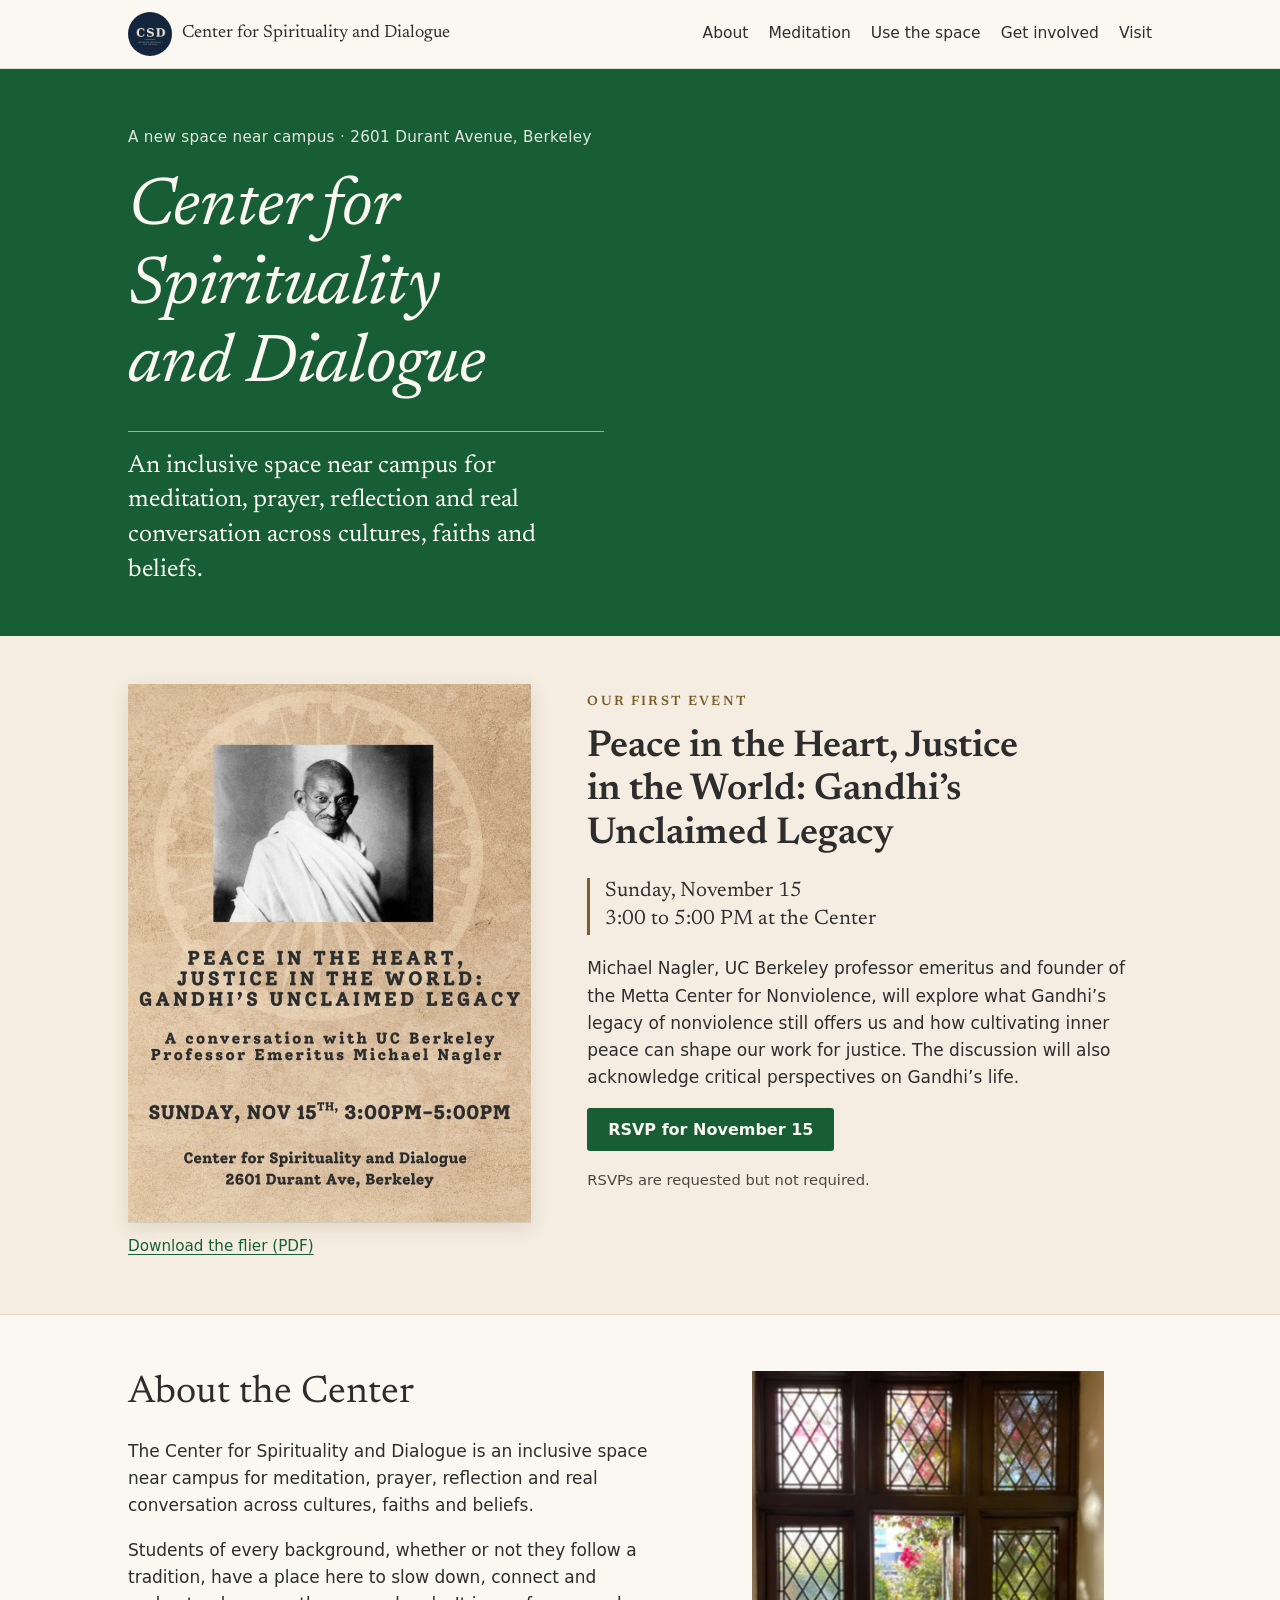
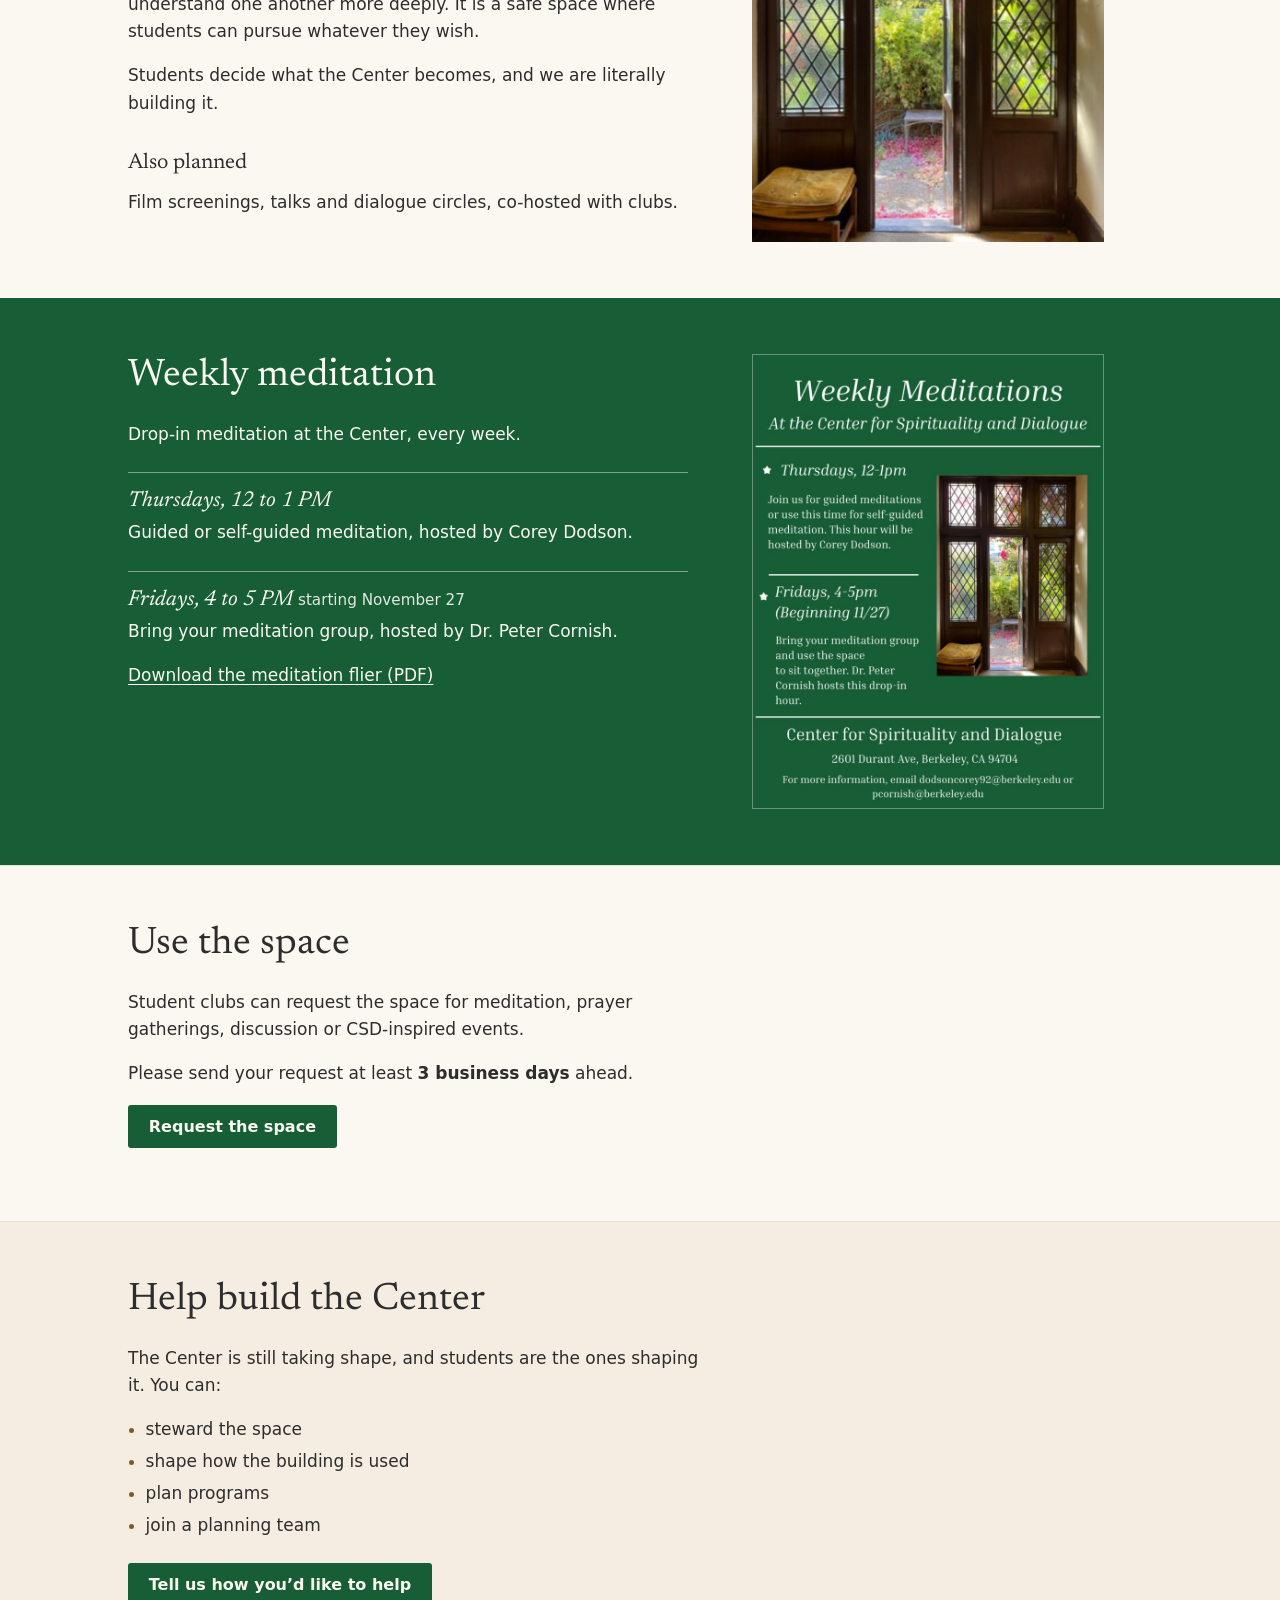
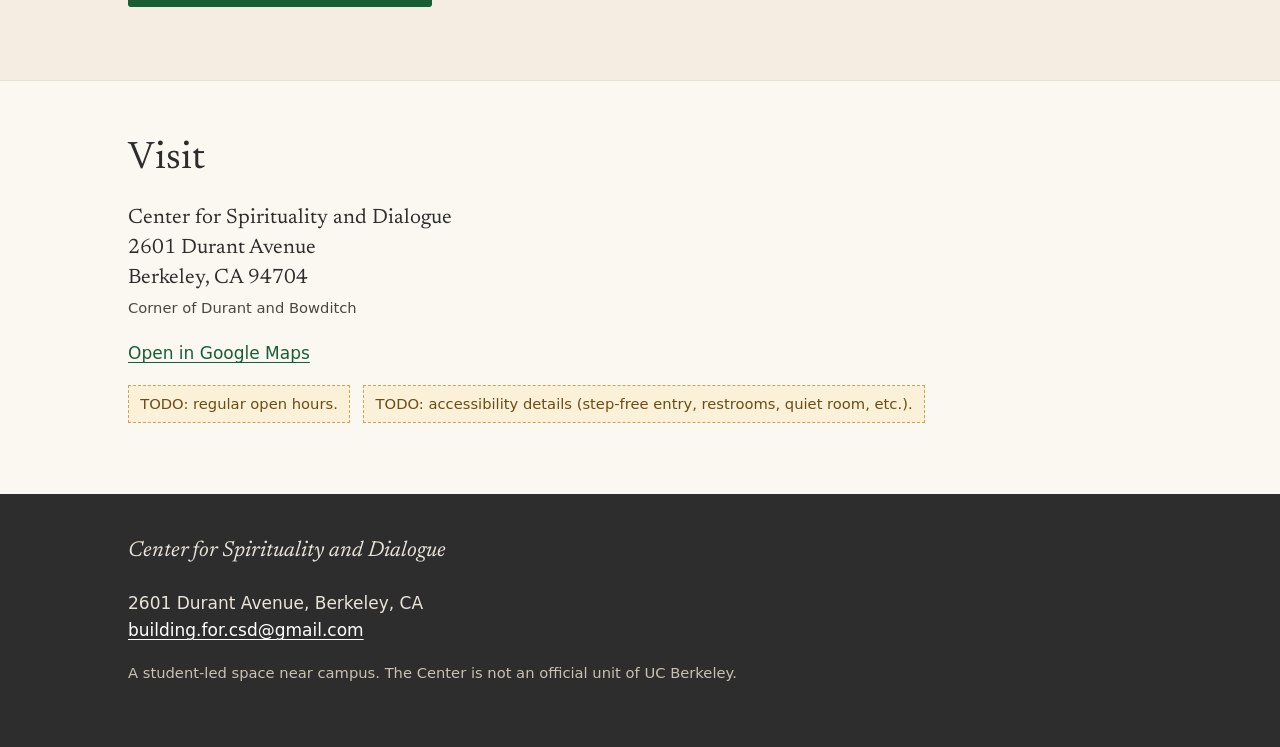
==== index.html @ eea8bfd7 "Add files via upload" ====
<!doctype html>
<html lang="en">
<head>
  <meta charset="utf-8">
  <meta name="viewport" content="width=device-width, initial-scale=1">
  <title>Center for Spirituality and Dialogue</title>
  <meta name="description" content="A new student-led space near campus in Berkeley for meditation, prayer, reflection and real conversation across cultures, faiths and beliefs. 2601 Durant Avenue.">

  <!-- Link previews (iMessage, Slack, Instagram, etc.) -->
  <meta property="og:type" content="website">
  <meta property="og:url" content="https://building-csd.github.io/">
  <meta property="og:title" content="Center for Spirituality and Dialogue">
  <meta property="og:description" content="Peace in the Heart, Justice in the World: Gandhi's Unclaimed Legacy. Sunday, November 15, 3:00 to 5:00 PM, 2601 Durant Avenue, Berkeley.">
  <meta property="og:image" content="https://building-csd.github.io/images/og-peace.jpg">
  <meta property="og:image:width" content="1200">
  <meta property="og:image:height" content="630">
  <meta property="og:image:alt" content="Flier for Peace in the Heart, Justice in the World, with a black-and-white portrait of Gandhi on parchment.">
  <meta name="twitter:card" content="summary_large_image">

  <link rel="icon" href="favicon.png" type="image/png">
  <link rel="apple-touch-icon" href="apple-touch-icon.png">
  <link rel="preload" href="fonts/newsreader-400-italic.woff2" as="font" type="font/woff2" crossorigin>
  <link rel="stylesheet" href="styles.css">
</head>
<body>

<a class="skip" href="#main">Skip to content</a>

<header class="site-header">
  <div class="wrap header-inner">
    <a class="wordmark" href="#top">
      <img src="images/csd-logo.png" alt="" width="44" height="44">
      <span>Center for Spirituality and&nbsp;Dialogue</span>
    </a>
    <nav aria-label="Sections">
      <ul>
        <li><a href="#about">About</a></li>
        <li><a href="#meditation">Meditation</a></li>
        <li><a href="#use-the-space">Use the space</a></li>
        <li><a href="#get-involved">Get involved</a></li>
        <li><a href="#visit">Visit</a></li>
      </ul>
    </nav>
  </div>
</header>

<main id="main">

  <!-- ===================== INTRO ===================== -->
  <section class="intro" id="top">
    <div class="wrap">
      <p class="kicker">A new space near campus &middot; 2601 Durant Avenue, Berkeley</p>
      <h1>Center for Spirituality and&nbsp;Dialogue</h1>
      <p class="lede">An inclusive space near campus for meditation, prayer, reflection and real conversation across cultures, faiths and beliefs.</p>
    </div>
  </section>

  <!-- =====================================================================
       EVENT BLOCK  ·  edit this section to change the featured event.
       To swap the event: change the title, date, time, description,
       the RSVP link, and the flier image + PDF (put new files in /images).
       ===================================================================== -->
  <section class="event" id="event" aria-labelledby="event-title">
    <div class="wrap event-grid">

      <figure class="event-flier">
        <img src="images/peace-flier.jpg" width="760" height="1012"
             alt="Event flier on parchment with a black-and-white portrait of Gandhi. Text: Peace in the Heart, Justice in the World: Gandhi's Unclaimed Legacy. A conversation with UC Berkeley Professor Emeritus Michael Nagler. Sunday, Nov 15th, 3:00 PM to 5:00 PM. Center for Spirituality and Dialogue, 2601 Durant Ave, Berkeley.">
        <figcaption><a href="images/peace-flier.pdf" download>Download the flier (PDF)</a></figcaption>
      </figure>

      <div class="event-text">
        <p class="label">Our first event</p>
        <h2 id="event-title">Peace in the Heart, Justice in the World: Gandhi&rsquo;s Unclaimed Legacy</h2>

        <p class="when">
          <time datetime="2026-11-15T15:00">Sunday, November 15</time><br>
          3:00 to 5:00 PM at the Center
        </p>

        <p>Michael Nagler, UC Berkeley professor emeritus and founder of the Metta Center for Nonviolence, will explore what Gandhi&rsquo;s legacy of nonviolence still offers us and how cultivating inner peace can shape our work for justice. The discussion will also acknowledge critical perspectives on Gandhi&rsquo;s life.</p>

        <p><a class="button" href="https://forms.gle/h7tmnypvqAQGYZZw9">RSVP for November 15</a></p>
        <p class="small">RSVPs are requested but not required.</p>
      </div>

    </div>
  </section>
  <!-- ===================== END EVENT BLOCK ===================== -->


  <!-- ===================== ABOUT ===================== -->
  <section class="section" id="about" aria-labelledby="about-title">
    <div class="wrap two-col">
      <div class="prose">
        <h2 id="about-title">About the Center</h2>
        <p>The Center for Spirituality and Dialogue is an inclusive space near campus for meditation, prayer, reflection and real conversation across cultures, faiths and beliefs.</p>
        <p>Students of every background, whether or not they follow a tradition, have a place here to slow down, connect and understand one another more deeply. It is a safe space where students can pursue whatever they wish.</p>
        <p>Students decide what the Center becomes, and we are literally building it.</p>
        <h3>Also planned</h3>
        <p>Film screenings, talks and dialogue circles, co-hosted with clubs.</p>
      </div>
      <figure class="photo">
        <img src="images/window.jpg" width="403" height="539" loading="lazy"
             alt="Tall leaded-glass doors standing open onto a garden with pink bougainvillea, a worn cushioned stool in the corner.">
        <!-- TODO: add photos of the building at 2601 Durant (inside and outside) once we have them. -->
      </figure>
    </div>
  </section>


  <!-- ===================== WEEKLY MEDITATION ===================== -->
  <section class="section green" id="meditation" aria-labelledby="meditation-title">
    <div class="wrap two-col">
      <div class="prose">
        <h2 id="meditation-title">Weekly meditation</h2>
        <p>Drop-in meditation at the Center, every week.</p>

        <div class="slot">
          <h3>Thursdays, 12 to 1 PM</h3>
          <p>Guided or self-guided meditation, hosted by Corey Dodson.</p>
        </div>

        <div class="slot">
          <h3>Fridays, 4 to 5 PM <span class="note">starting November 27</span></h3>
          <p>Bring your meditation group, hosted by Dr. Peter Cornish.</p>
        </div>

        <p><a class="link-light" href="images/meditation-flier.pdf" download>Download the meditation flier (PDF)</a></p>
      </div>
      <figure class="flier-small">
        <img src="images/meditation-flier.jpg" width="760" height="984" loading="lazy"
             alt="Weekly Meditations flier on deep green, with a photo of open leaded-glass doors onto a garden. Thursdays 12 to 1 pm: guided or self-guided meditation hosted by Corey Dodson. Fridays 4 to 5 pm, beginning November 27: bring your meditation group, hosted by Dr. Peter Cornish. 2601 Durant Ave, Berkeley, CA 94704.">
      </figure>
    </div>
  </section>


  <!-- ===================== USE THE SPACE ===================== -->
  <section class="section" id="use-the-space" aria-labelledby="space-title">
    <div class="wrap prose">
      <h2 id="space-title">Use the space</h2>
      <p>Student clubs can request the space for meditation, prayer gatherings, discussion or CSD-inspired events.</p>
      <p>Please send your request at least <strong>3 business days</strong> ahead.</p>
      <p><a class="button" href="https://docs.google.com/forms/d/e/1FAIpQLSe7YsTtprSLQfB3BP--B3pYJUoGFYSM0brjkX2G5zih14-HTg/viewform?usp=dialog">Request the space</a></p>
    </div>
  </section>


  <!-- ===================== GET INVOLVED ===================== -->
  <section class="section parchment" id="get-involved" aria-labelledby="involved-title">
    <div class="wrap prose">
      <h2 id="involved-title">Help build the Center</h2>
      <p>The Center is still taking shape, and students are the ones shaping it. You can:</p>
      <ul class="plain">
        <li>steward the space</li>
        <li>shape how the building is used</li>
        <li>plan programs</li>
        <li>join a planning team</li>
      </ul>
      <p><a class="button" href="https://forms.gle/iDrbCPBEdirE1R6j8">Tell us how you&rsquo;d like to help</a></p>
    </div>
  </section>


  <!-- ===================== VISIT ===================== -->
  <section class="section" id="visit" aria-labelledby="visit-title">
    <div class="wrap prose">
      <h2 id="visit-title">Visit</h2>
      <address>
        Center for Spirituality and Dialogue<br>
        2601 Durant Avenue<br>
        Berkeley, CA 94704<br>
        <span class="small">Corner of Durant and Bowditch</span>
      </address>
      <p><a href="https://www.google.com/maps/place/Center+for+Spirituality+and+Dialogue+%7C+CSD/@37.8683901,-122.2565818,979m/data=!3m1!1e3!4m15!1m8!3m7!1s0x80857c2fa190d5d1:0x5bd534ed75fe6dee!2s2601+Durant+Ave,+Berkeley,+CA+94704!3b1!8m2!3d37.8683901!4d-122.2565818!16s%2Fg%2F11b8zf1wqk!3m5!1s0x80857d32d6e58b9b:0x38f5d8ae71e7ced2!8m2!3d37.8683901!4d-122.2565818!16s%2Fg%2F11_051hhqd">Open in Google Maps</a></p>

      <!-- TODO: remove these two notes once you have the details. -->
      <p class="todo">TODO: regular open hours.</p>
      <p class="todo">TODO: accessibility details (step-free entry, restrooms, quiet room, etc.).</p>
    </div>
  </section>

</main>

<footer class="site-footer">
  <div class="wrap">
    <p class="footer-name">Center for Spirituality and Dialogue</p>
    <p>2601 Durant Avenue, Berkeley, CA<br>
       <a href="mailto:building.for.csd@gmail.com">building.for.csd@gmail.com</a></p>
    <p class="small">A student-led space near campus. The Center is not an official unit of UC Berkeley.</p>
  </div>
</footer>

</body>
</html>
---- styles.css ----
/* Center for Spirituality and Dialogue
   Colors sampled from the fliers:
   - forest green: Weekly Meditations flier background (#175e36)
   - parchment:    Peace in the Heart flier paper (#e1c5a5)
   - ink:          Peace in the Heart flier lettering (#2d2d2d)
   - brass:        a muted version of the logo's gold rule
*/

@font-face { font-family: "Newsreader"; font-style: normal; font-weight: 400; font-display: swap; src: url("fonts/newsreader-400-normal.woff2") format("woff2"); }
@font-face { font-family: "Newsreader"; font-style: italic; font-weight: 400; font-display: swap; src: url("fonts/newsreader-400-italic.woff2") format("woff2"); }
@font-face { font-family: "Newsreader"; font-style: normal; font-weight: 600; font-display: swap; src: url("fonts/newsreader-600-normal.woff2") format("woff2"); }

:root {
  --green: #175e36;
  --green-deep: #114a2a;
  --parchment: #e1c5a5;
  --parchment-light: #f5ede1;
  --paper: #fbf8f2;
  --ink: #2d2d2d;
  --ink-soft: #4a4640;
  --brass: #7a5e2a;
  --on-green: #fbf8f2;

  --serif: "Newsreader", Georgia, "Times New Roman", serif;
  --sans: system-ui, -apple-system, "Segoe UI", Roboto, "Helvetica Neue", Arial, sans-serif;
  --measure: 36rem;
}

*, *::before, *::after { box-sizing: border-box; }

html { scroll-behavior: smooth; -webkit-text-size-adjust: 100%; }
@media (prefers-reduced-motion: reduce) { html { scroll-behavior: auto; } }

body {
  margin: 0;
  background: var(--paper);
  color: var(--ink);
  font-family: var(--sans);
  font-size: 1.0625rem;
  line-height: 1.6;
}

img { max-width: 100%; height: auto; display: block; }
figure { margin: 0; }

h1, h2, h3 {
  font-family: var(--serif);
  font-weight: 400;
  line-height: 1.15;
  margin: 0 0 0.6em;
  text-wrap: balance;
}
h1 { font-style: italic; font-size: clamp(2.4rem, 7vw, 4.25rem); letter-spacing: -0.01em; }
h2 { font-size: clamp(1.75rem, 4.2vw, 2.4rem); }
h3 { font-size: 1.35rem; margin-top: 1.6em; }
p { margin: 0 0 1em; }

a { color: var(--green); text-decoration-thickness: 1px; text-underline-offset: 0.18em; }
a:hover { text-decoration-thickness: 2px; }

:focus-visible {
  outline: 3px solid var(--brass);
  outline-offset: 3px;
  border-radius: 2px;
}

.wrap { width: 100%; max-width: 68rem; margin: 0 auto; padding: 0 1rem; }
@media (min-width: 40rem) { .wrap { padding: 0 2rem; } }

.skip { position: absolute; left: -999px; top: 0; background: var(--ink); color: #fff; padding: 0.5rem 1rem; z-index: 10; }
.skip:focus { left: 0; }

.small { font-size: 0.92rem; color: var(--ink-soft); }

/* ---------- header ---------- */
.site-header { background: var(--paper); border-bottom: 1px solid #e4dccd; }
.header-inner { display: flex; flex-wrap: wrap; align-items: center; justify-content: space-between; gap: 0.5rem 2rem; padding-top: 0.75rem; padding-bottom: 0.75rem; }
.wordmark { display: flex; align-items: center; gap: 0.65rem; color: var(--ink); text-decoration: none; font-family: var(--serif); font-size: 1.1rem; line-height: 1.2; }
.wordmark img { border-radius: 50%; flex: none; }
.site-header nav ul { list-style: none; margin: 0; padding: 0; display: flex; flex-wrap: wrap; gap: 0.25rem 1.25rem; }
.site-header nav a { color: var(--ink); text-decoration: none; font-size: 0.97rem; padding: 0.35rem 0; display: inline-block; border-bottom: 1px solid transparent; }
.site-header nav a:hover { border-bottom-color: var(--brass); }

/* ---------- intro (green, like the meditation flier) ---------- */
.intro { background: var(--green); color: var(--on-green); padding: 3.5rem 0 3rem; }
.intro h1 { max-width: 14ch; margin-bottom: 0.4em; }
.kicker { font-size: 0.95rem; letter-spacing: 0.02em; opacity: 0.9; margin-bottom: 1.25rem; }
.lede { font-family: var(--serif); font-size: clamp(1.25rem, 2.6vw, 1.55rem); line-height: 1.4; max-width: 34ch; margin: 0; }
.intro .lede { border-top: 1px solid rgba(251, 248, 242, 0.55); padding-top: 1.1rem; }

/* ---------- event (parchment, like the peace flier) ---------- */
.event { background: var(--parchment-light); padding: 3rem 0 3.5rem; border-bottom: 1px solid #e4d6c1; }
.event-grid { display: grid; gap: 2rem; }
.event-flier img { box-shadow: 0 1px 0 rgba(0,0,0,0.08), 0 6px 18px rgba(60, 40, 10, 0.12); max-width: 26rem; width: 100%; }
.event-flier figcaption { margin-top: 0.75rem; font-size: 0.95rem; }
.label {
  font-family: var(--serif); font-weight: 600; text-transform: uppercase;
  letter-spacing: 0.16em; font-size: 0.85rem; color: var(--brass); margin-bottom: 0.75rem;
}
.event h2 { font-weight: 600; font-size: clamp(1.7rem, 3.8vw, 2.35rem); max-width: 22ch; }
.when { font-family: var(--serif); font-size: 1.3rem; line-height: 1.35; padding-left: 0.9rem; border-left: 3px solid var(--brass); }
.event-text { max-width: var(--measure); order: -1; }

@media (min-width: 52rem) {
  .event-grid { grid-template-columns: minmax(0, 5fr) minmax(0, 7fr); gap: 3.5rem; align-items: start; }
  .event-text { padding-top: 0.5rem; order: 0; }
}

/* ---------- buttons ---------- */
.button {
  display: inline-block; background: var(--green); color: var(--on-green);
  text-decoration: none; padding: 0.75rem 1.3rem; border-radius: 3px;
  font-weight: 600; font-size: 1rem; line-height: 1.2;
}
.button:hover { background: var(--green-deep); }

/* ---------- sections ---------- */
.section { padding: 3.5rem 0; }
.section + .section { border-top: 1px solid #e9e1d3; }
.prose { max-width: var(--measure); }
.wrap.prose { max-width: calc(var(--measure) + 4rem); margin-left: auto; margin-right: auto; }
@media (min-width: 52rem) { .wrap.prose { max-width: 68rem; } .wrap.prose > * { max-width: var(--measure); } }

.two-col { display: grid; gap: 2.25rem; }
@media (min-width: 52rem) { .two-col { grid-template-columns: minmax(0, 7fr) minmax(0, 5fr); gap: 4rem; align-items: start; } }

.photo img { max-width: 22rem; width: 100%; }

.green { background: var(--green); color: var(--on-green); border-top: none !important; }
.green a, .link-light { color: var(--on-green); }
.green .slot { border-top: 1px solid rgba(251, 248, 242, 0.45); padding-top: 0.25rem; margin-top: 1.5rem; }
.green .slot h3 { font-style: italic; margin-top: 0.75rem; margin-bottom: 0.35rem; }
.note { font-style: normal; font-family: var(--sans); font-size: 0.95rem; opacity: 0.9; white-space: nowrap; }
.flier-small img { max-width: 22rem; width: 100%; border: 1px solid rgba(251, 248, 242, 0.35); }

.parchment { background: var(--parchment-light); }

ul.plain { padding-left: 1.1rem; margin: 0 0 1.5rem; }
ul.plain li { margin-bottom: 0.3rem; }
ul.plain li::marker { color: var(--brass); }

address { font-style: normal; font-family: var(--serif); font-size: 1.3rem; line-height: 1.45; margin-bottom: 1rem; }
address .small { font-family: var(--sans); }

.todo { font-size: 0.92rem; color: #6b4c12; background: #fbf1d9; border: 1px dashed #c9a656; padding: 0.4rem 0.7rem; display: inline-block; margin-right: 0.5rem; }

/* ---------- footer ---------- */
.site-footer { background: var(--ink); color: #eae4d8; padding: 2.5rem 0 3rem; }
.site-footer a { color: #fff; }
.site-footer .small { color: #c9c2b4; }
.footer-name { font-family: var(--serif); font-style: italic; font-size: 1.35rem; }

/* focus ring on dark green and ink backgrounds */
.intro :focus-visible, .green :focus-visible, .site-footer :focus-visible { outline-color: var(--on-green); }
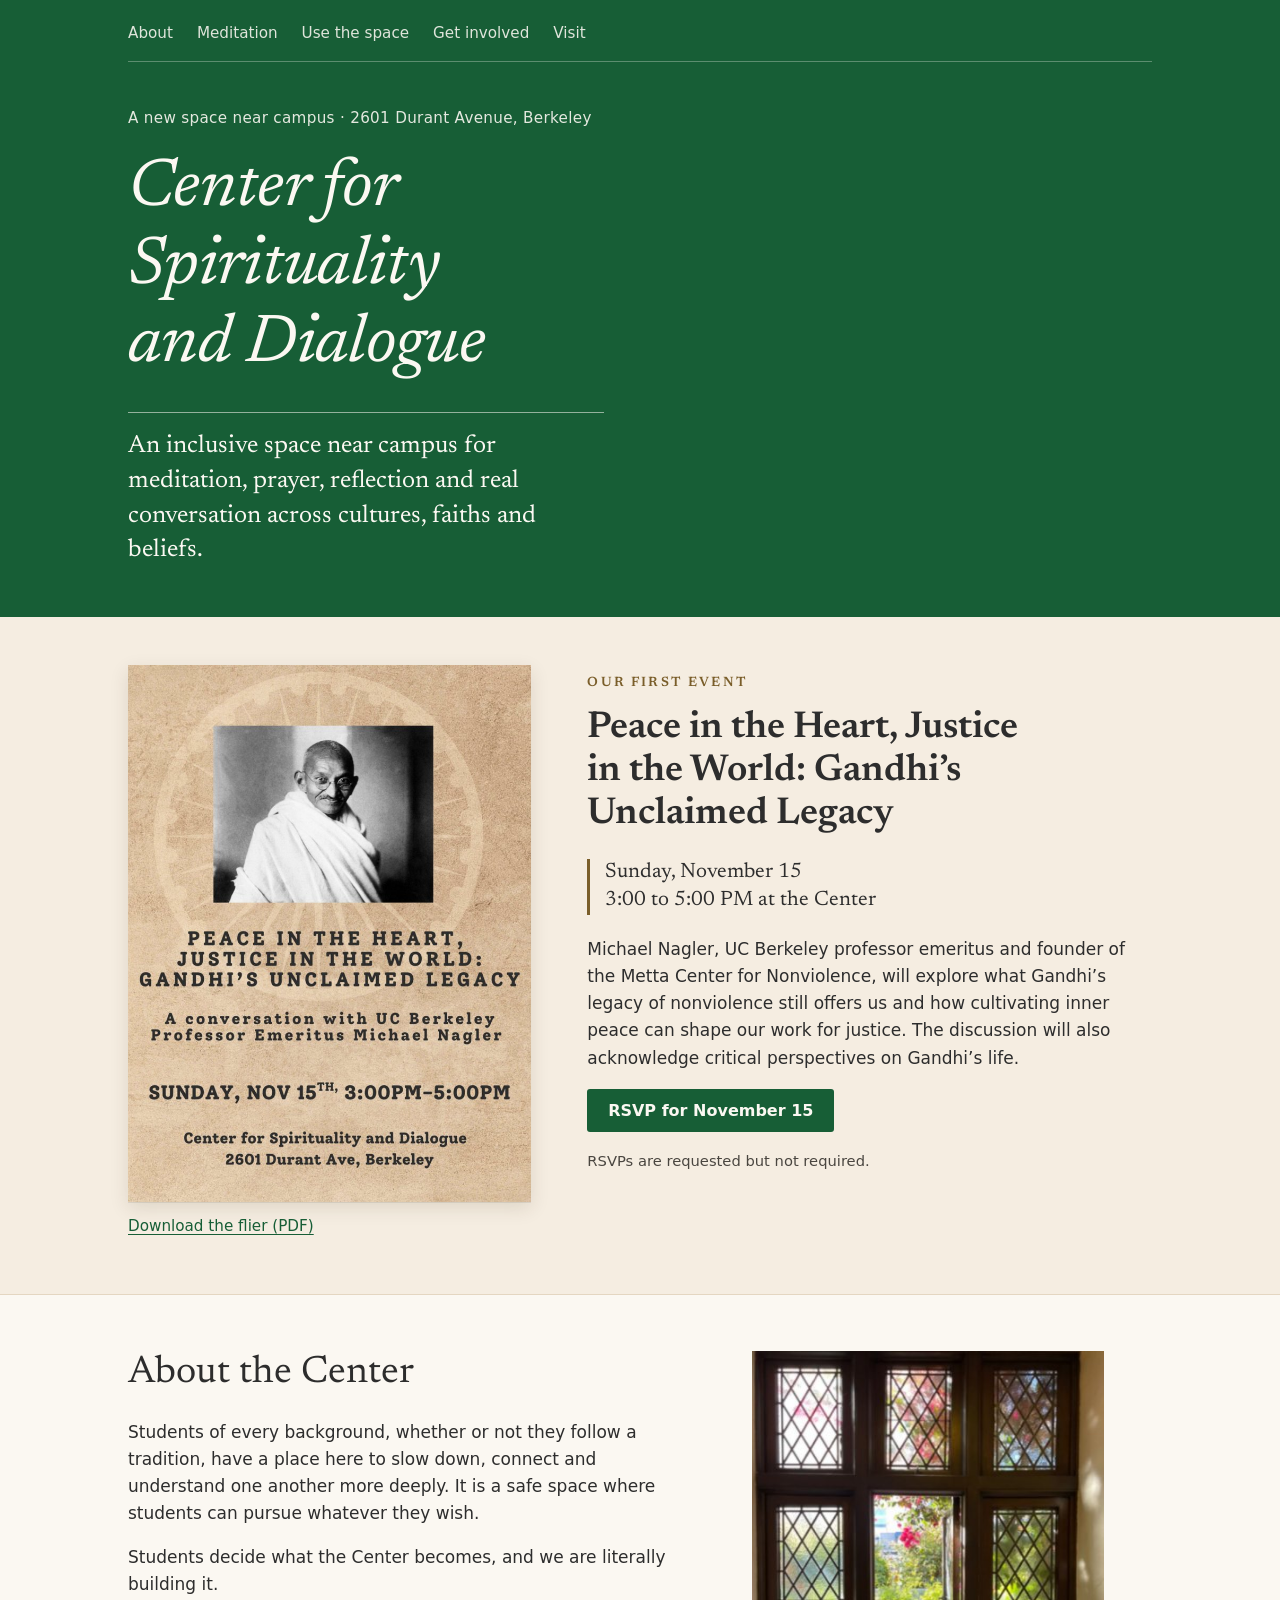
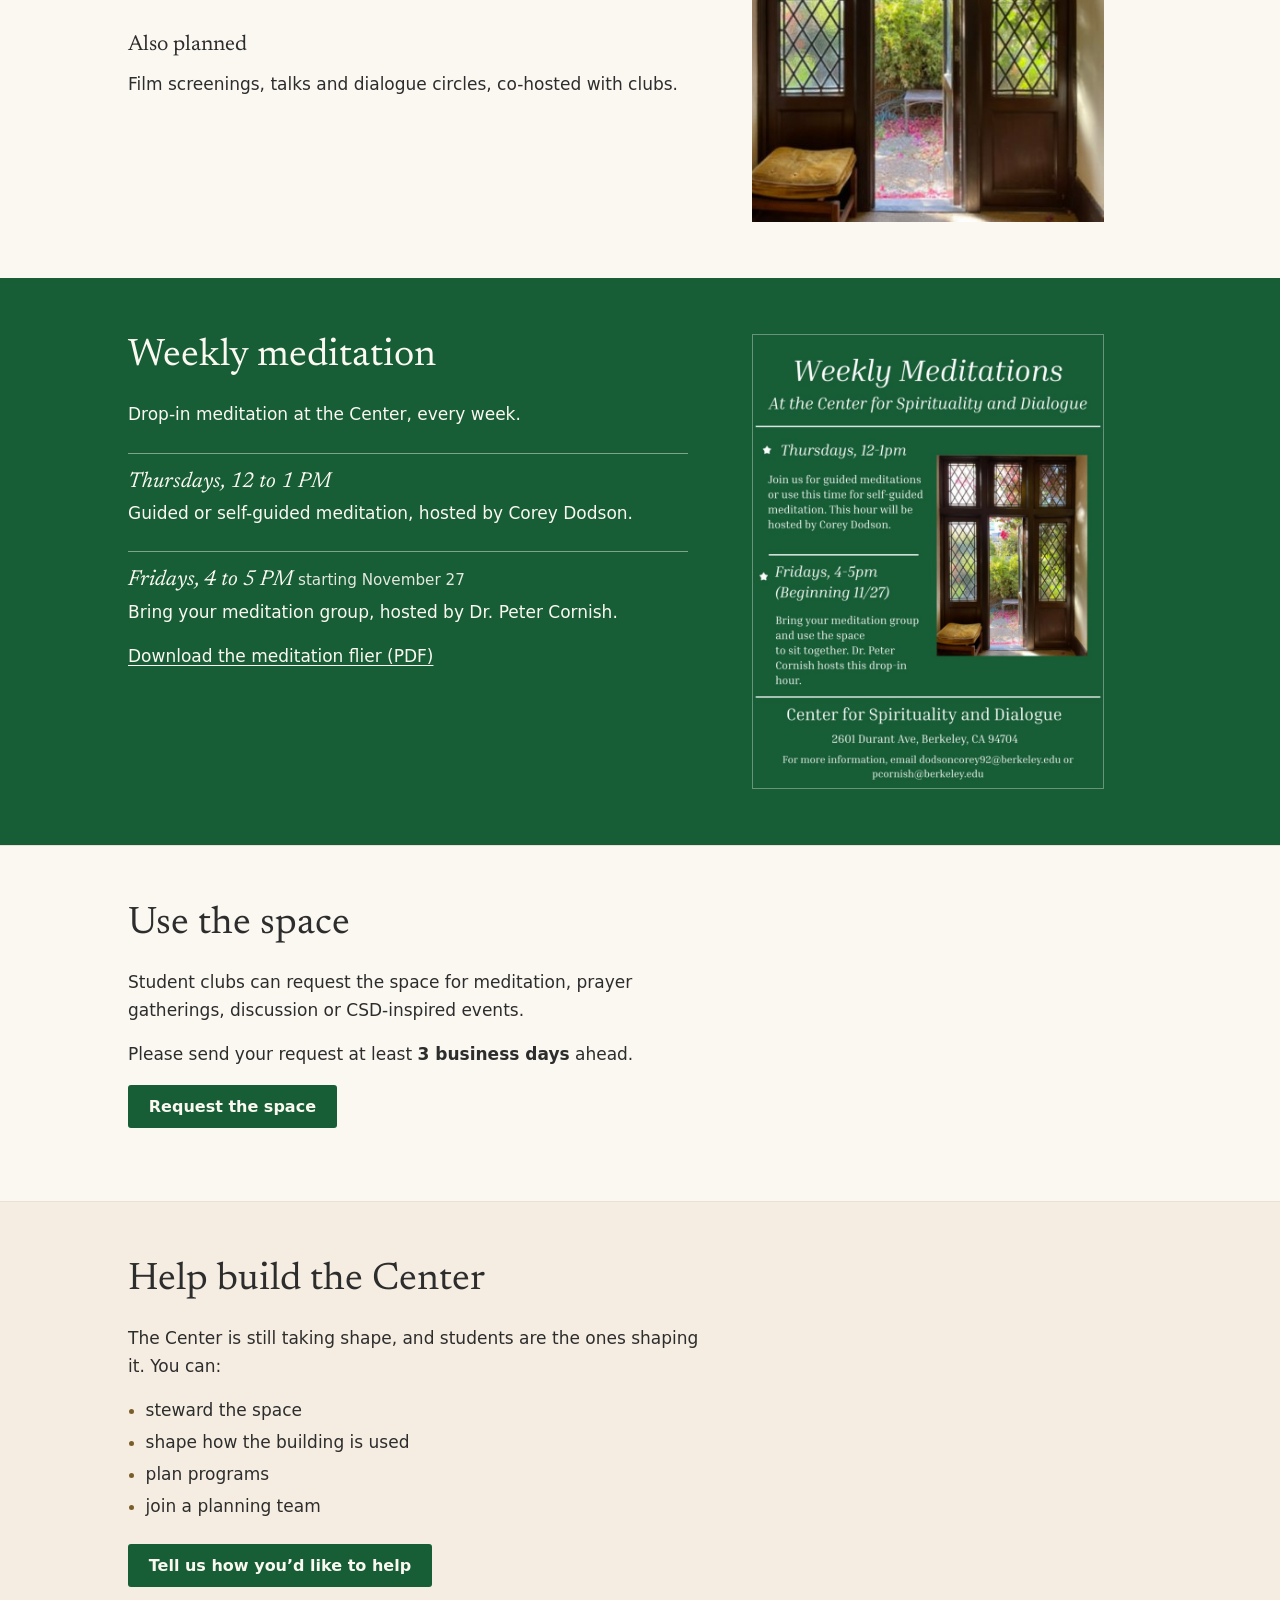
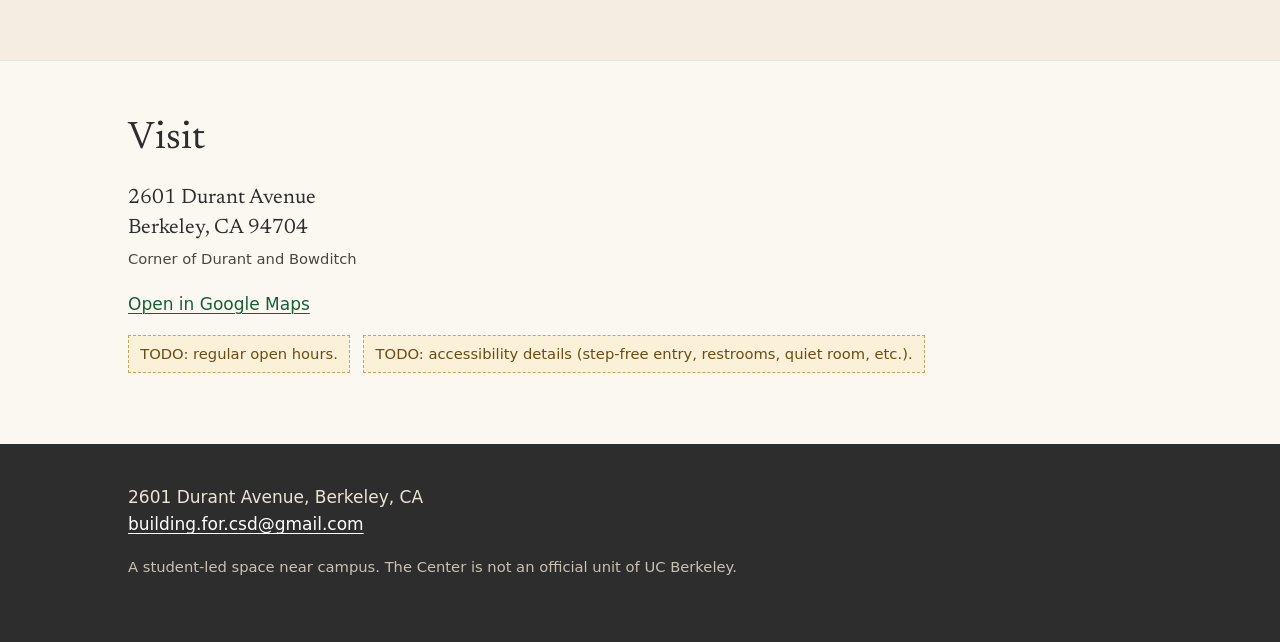
==== commit fa008df8: "Add files via upload" ====
--- a/index.html
+++ b/index.html
@@ -28,10 +28,6 @@
 
 <header class="site-header">
   <div class="wrap header-inner">
-    <a class="wordmark" href="#top">
-      <img src="images/csd-logo.png" alt="" width="44" height="44">
-      <span>Center for Spirituality and&nbsp;Dialogue</span>
-    </a>
     <nav aria-label="Sections">
       <ul>
         <li><a href="#about">About</a></li>
@@ -94,7 +90,6 @@
     <div class="wrap two-col">
       <div class="prose">
         <h2 id="about-title">About the Center</h2>
-        <p>The Center for Spirituality and Dialogue is an inclusive space near campus for meditation, prayer, reflection and real conversation across cultures, faiths and beliefs.</p>
         <p>Students of every background, whether or not they follow a tradition, have a place here to slow down, connect and understand one another more deeply. It is a safe space where students can pursue whatever they wish.</p>
         <p>Students decide what the Center becomes, and we are literally building it.</p>
         <h3>Also planned</h3>
@@ -168,7 +163,6 @@
     <div class="wrap prose">
       <h2 id="visit-title">Visit</h2>
       <address>
-        Center for Spirituality and Dialogue<br>
         2601 Durant Avenue<br>
         Berkeley, CA 94704<br>
         <span class="small">Corner of Durant and Bowditch</span>
@@ -185,7 +179,6 @@
 
 <footer class="site-footer">
   <div class="wrap">
-    <p class="footer-name">Center for Spirituality and Dialogue</p>
     <p>2601 Durant Avenue, Berkeley, CA<br>
        <a href="mailto:building.for.csd@gmail.com">building.for.csd@gmail.com</a></p>
     <p class="small">A student-led space near campus. The Center is not an official unit of UC Berkeley.</p>
--- a/styles.css
+++ b/styles.css
@@ -73,16 +73,16 @@
 .small { font-size: 0.92rem; color: var(--ink-soft); }
 
 /* ---------- header ---------- */
-.site-header { background: var(--paper); border-bottom: 1px solid #e4dccd; }
-.header-inner { display: flex; flex-wrap: wrap; align-items: center; justify-content: space-between; gap: 0.5rem 2rem; padding-top: 0.75rem; padding-bottom: 0.75rem; }
-.wordmark { display: flex; align-items: center; gap: 0.65rem; color: var(--ink); text-decoration: none; font-family: var(--serif); font-size: 1.1rem; line-height: 1.2; }
-.wordmark img { border-radius: 50%; flex: none; }
-.site-header nav ul { list-style: none; margin: 0; padding: 0; display: flex; flex-wrap: wrap; gap: 0.25rem 1.25rem; }
-.site-header nav a { color: var(--ink); text-decoration: none; font-size: 0.97rem; padding: 0.35rem 0; display: inline-block; border-bottom: 1px solid transparent; }
-.site-header nav a:hover { border-bottom-color: var(--brass); }
+/* The nav sits quietly at the top of the green band, part of the opening. */
+.site-header { background: var(--green); color: var(--on-green); }
+.header-inner { padding-top: 1rem; }
+.site-header nav { border-bottom: 1px solid rgba(251, 248, 242, 0.3); padding-bottom: 0.6rem; }
+.site-header nav ul { list-style: none; margin: 0; padding: 0; display: flex; flex-wrap: wrap; gap: 0.15rem 1.5rem; }
+.site-header nav a { color: var(--on-green); opacity: 0.88; text-decoration: none; font-size: 0.95rem; padding: 0.3rem 0; display: inline-block; border-bottom: 1px solid transparent; }
+.site-header nav a:hover { opacity: 1; border-bottom-color: currentColor; }
 
 /* ---------- intro (green, like the meditation flier) ---------- */
-.intro { background: var(--green); color: var(--on-green); padding: 3.5rem 0 3rem; }
+.intro { background: var(--green); color: var(--on-green); padding: 2.75rem 0 3rem; }
 .intro h1 { max-width: 14ch; margin-bottom: 0.4em; }
 .kicker { font-size: 0.95rem; letter-spacing: 0.02em; opacity: 0.9; margin-bottom: 1.25rem; }
 .lede { font-family: var(--serif); font-size: clamp(1.25rem, 2.6vw, 1.55rem); line-height: 1.4; max-width: 34ch; margin: 0; }
@@ -148,7 +148,6 @@
 .site-footer { background: var(--ink); color: #eae4d8; padding: 2.5rem 0 3rem; }
 .site-footer a { color: #fff; }
 .site-footer .small { color: #c9c2b4; }
-.footer-name { font-family: var(--serif); font-style: italic; font-size: 1.35rem; }
 
 /* focus ring on dark green and ink backgrounds */
-.intro :focus-visible, .green :focus-visible, .site-footer :focus-visible { outline-color: var(--on-green); }
+.site-header :focus-visible, .intro :focus-visible, .green :focus-visible, .site-footer :focus-visible { outline-color: var(--on-green); }
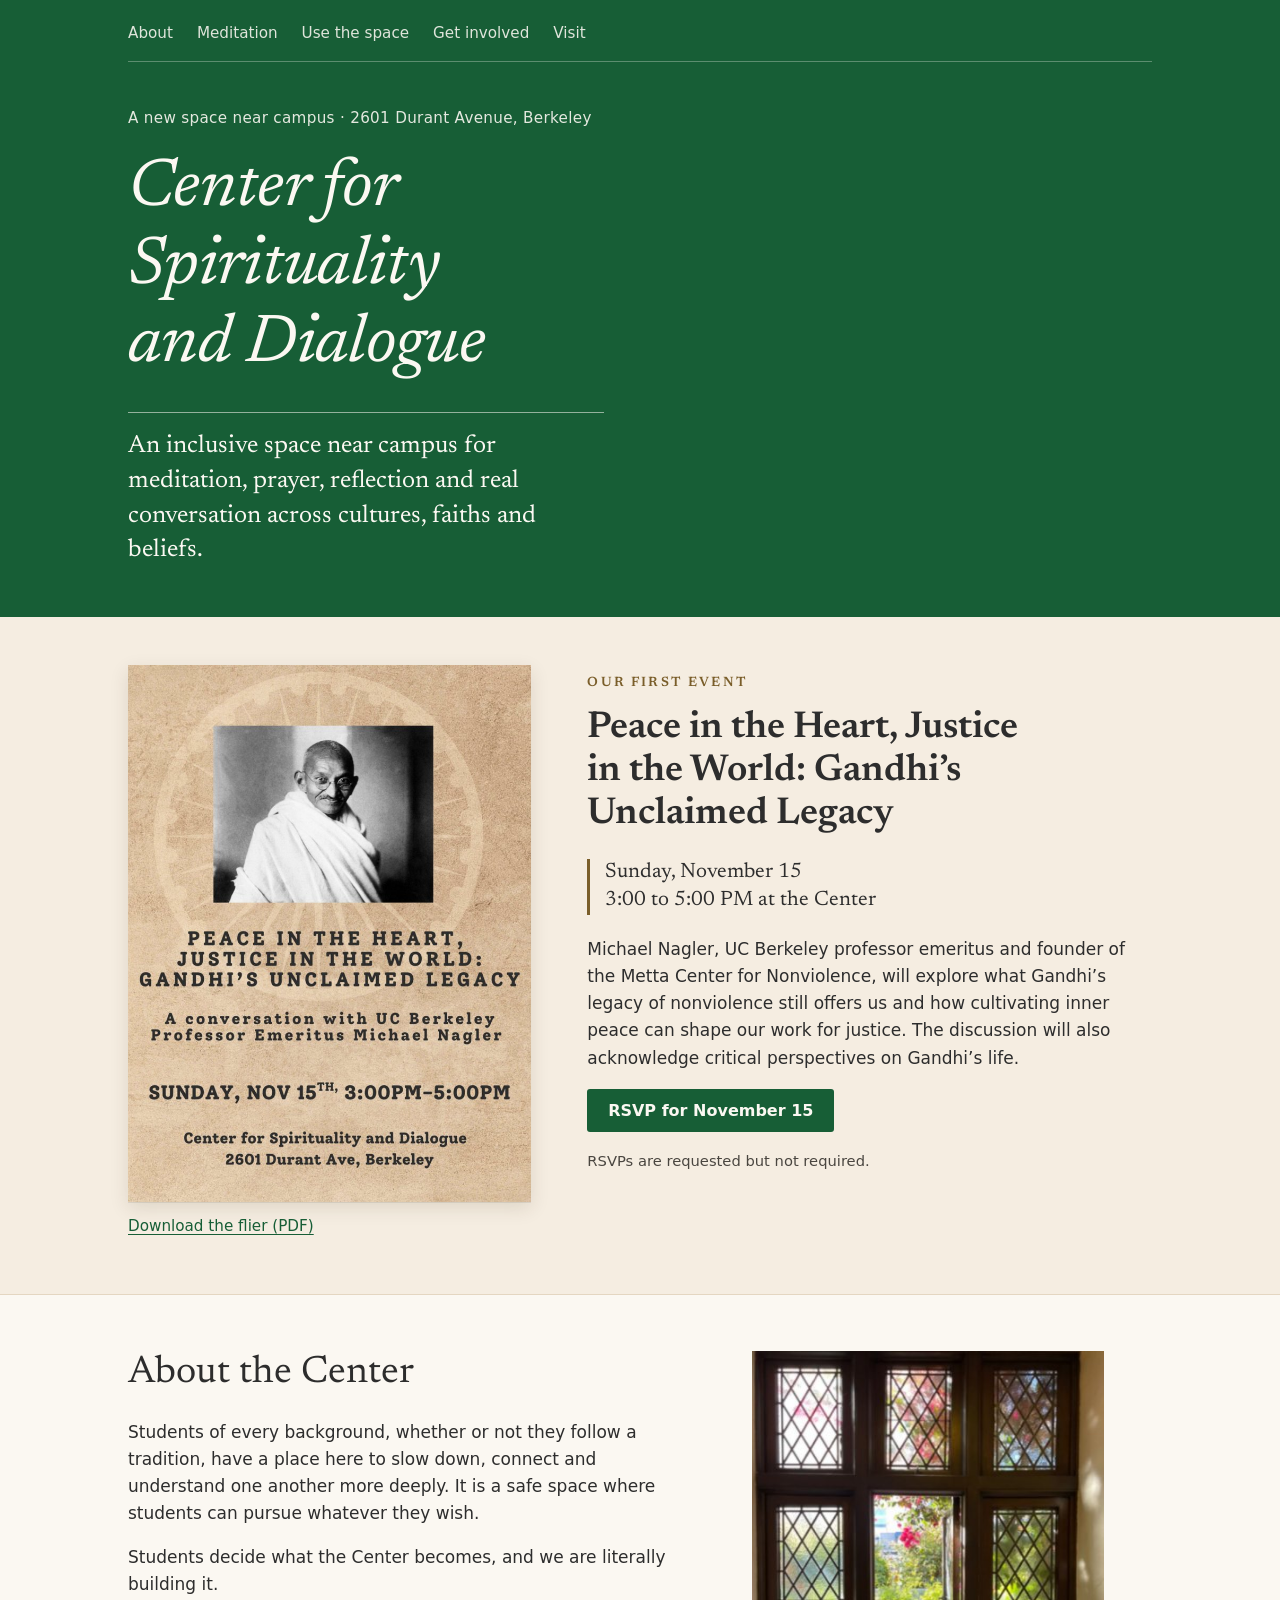
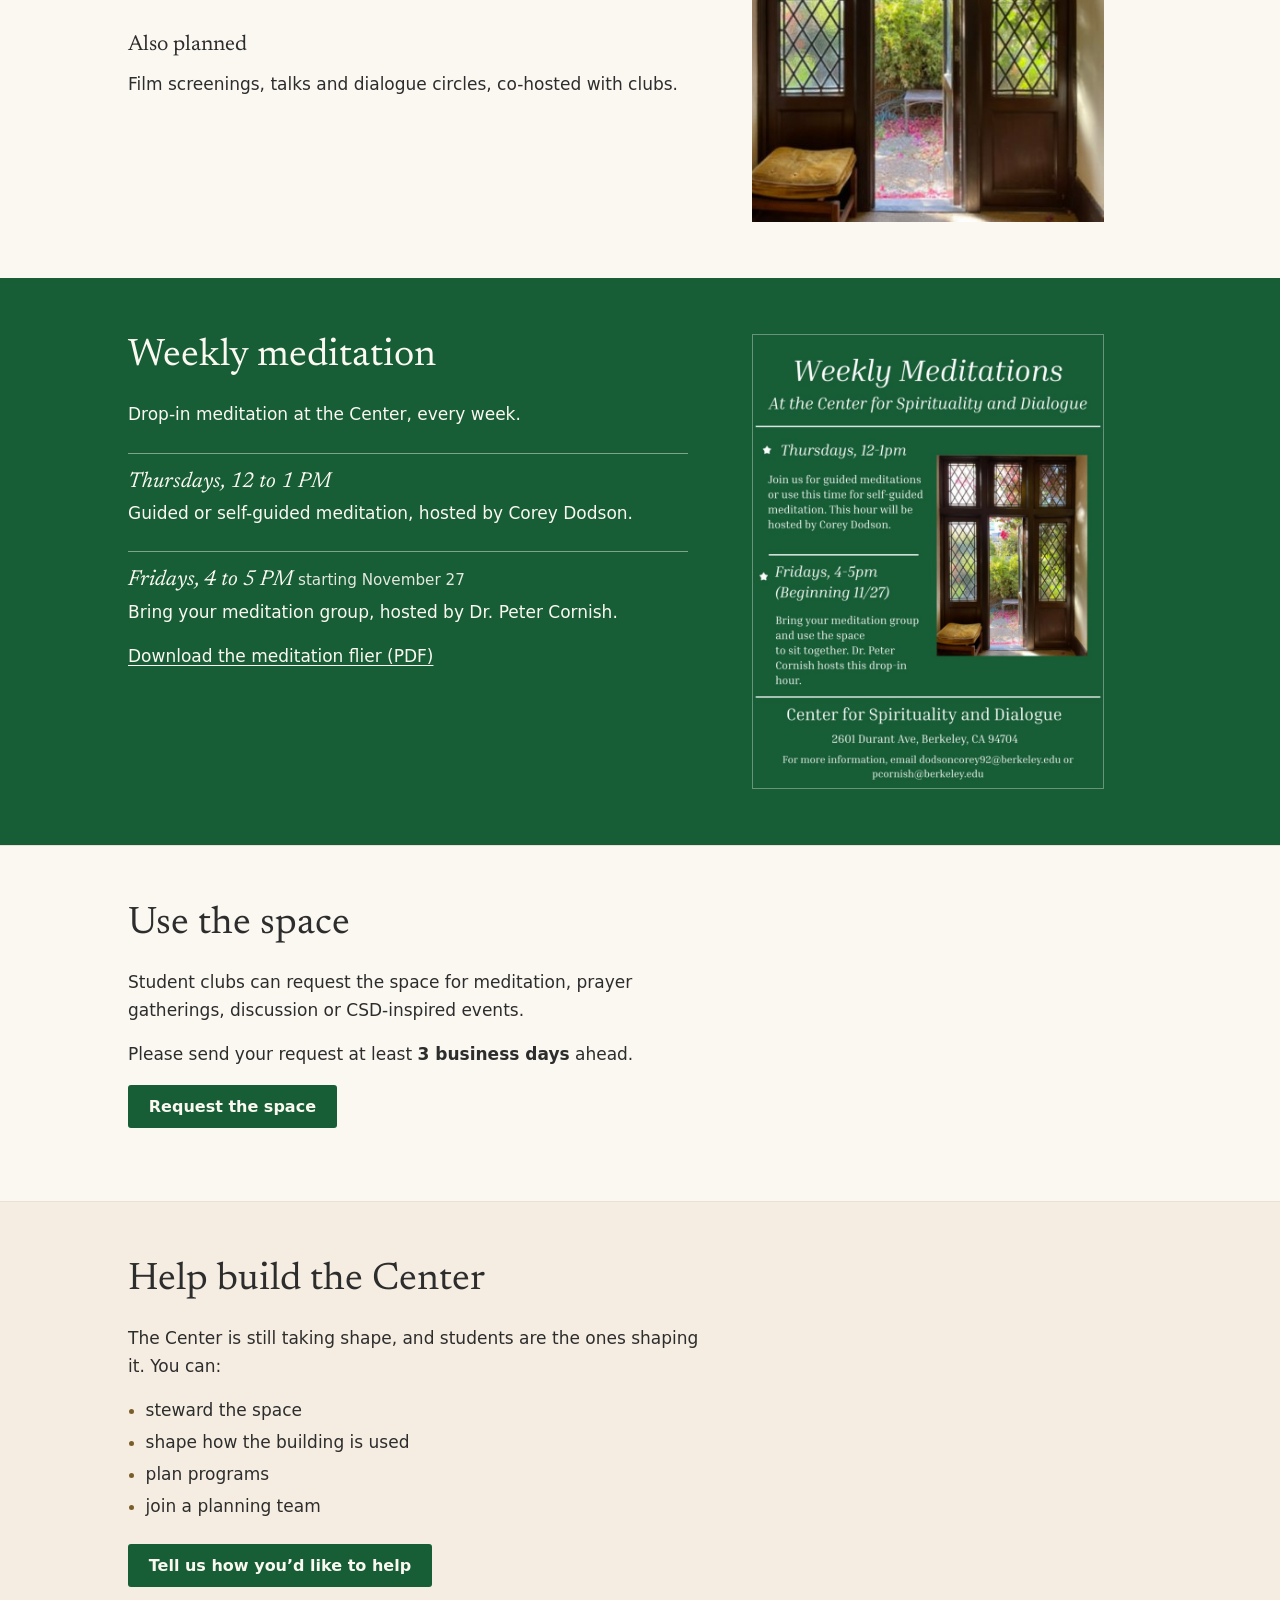
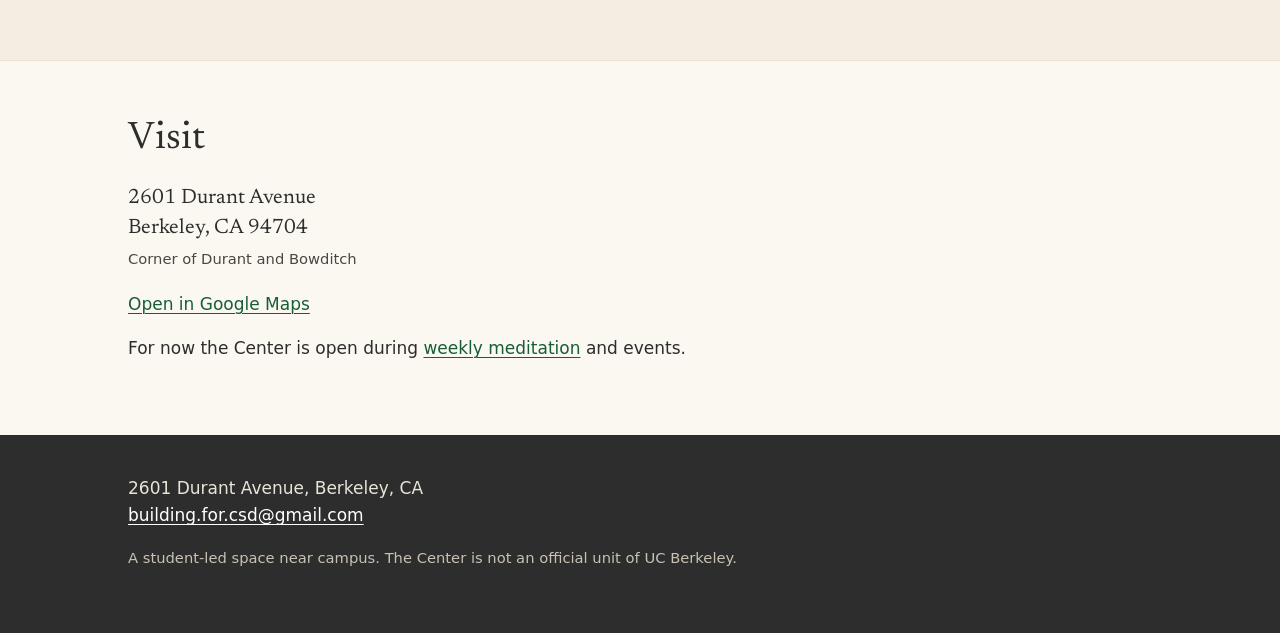
==== commit 721dd883: "Add files via upload" ====
--- a/index.html
+++ b/index.html
@@ -20,7 +20,7 @@
   <link rel="icon" href="favicon.png" type="image/png">
   <link rel="apple-touch-icon" href="apple-touch-icon.png">
   <link rel="preload" href="fonts/newsreader-400-italic.woff2" as="font" type="font/woff2" crossorigin>
-  <link rel="stylesheet" href="styles.css">
+  <link rel="stylesheet" href="styles.css?v=4">
 </head>
 <body>
 
@@ -98,7 +98,7 @@
       <figure class="photo">
         <img src="images/window.jpg" width="403" height="539" loading="lazy"
              alt="Tall leaded-glass doors standing open onto a garden with pink bougainvillea, a worn cushioned stool in the corner.">
-        <!-- TODO: add photos of the building at 2601 Durant (inside and outside) once we have them. -->
+        <!-- Optional: add photos of the building here later. -->
       </figure>
     </div>
   </section>
@@ -169,9 +169,7 @@
       </address>
       <p><a href="https://www.google.com/maps/place/Center+for+Spirituality+and+Dialogue+%7C+CSD/@37.8683901,-122.2565818,979m/data=!3m1!1e3!4m15!1m8!3m7!1s0x80857c2fa190d5d1:0x5bd534ed75fe6dee!2s2601+Durant+Ave,+Berkeley,+CA+94704!3b1!8m2!3d37.8683901!4d-122.2565818!16s%2Fg%2F11b8zf1wqk!3m5!1s0x80857d32d6e58b9b:0x38f5d8ae71e7ced2!8m2!3d37.8683901!4d-122.2565818!16s%2Fg%2F11_051hhqd">Open in Google Maps</a></p>
 
-      <!-- TODO: remove these two notes once you have the details. -->
-      <p class="todo">TODO: regular open hours.</p>
-      <p class="todo">TODO: accessibility details (step-free entry, restrooms, quiet room, etc.).</p>
+      <p>For now the Center is open during <a href="#meditation">weekly meditation</a> and events.</p>
     </div>
   </section>
 
--- a/styles.css
+++ b/styles.css
@@ -142,7 +142,6 @@
 address { font-style: normal; font-family: var(--serif); font-size: 1.3rem; line-height: 1.45; margin-bottom: 1rem; }
 address .small { font-family: var(--sans); }
 
-.todo { font-size: 0.92rem; color: #6b4c12; background: #fbf1d9; border: 1px dashed #c9a656; padding: 0.4rem 0.7rem; display: inline-block; margin-right: 0.5rem; }
 
 /* ---------- footer ---------- */
 .site-footer { background: var(--ink); color: #eae4d8; padding: 2.5rem 0 3rem; }
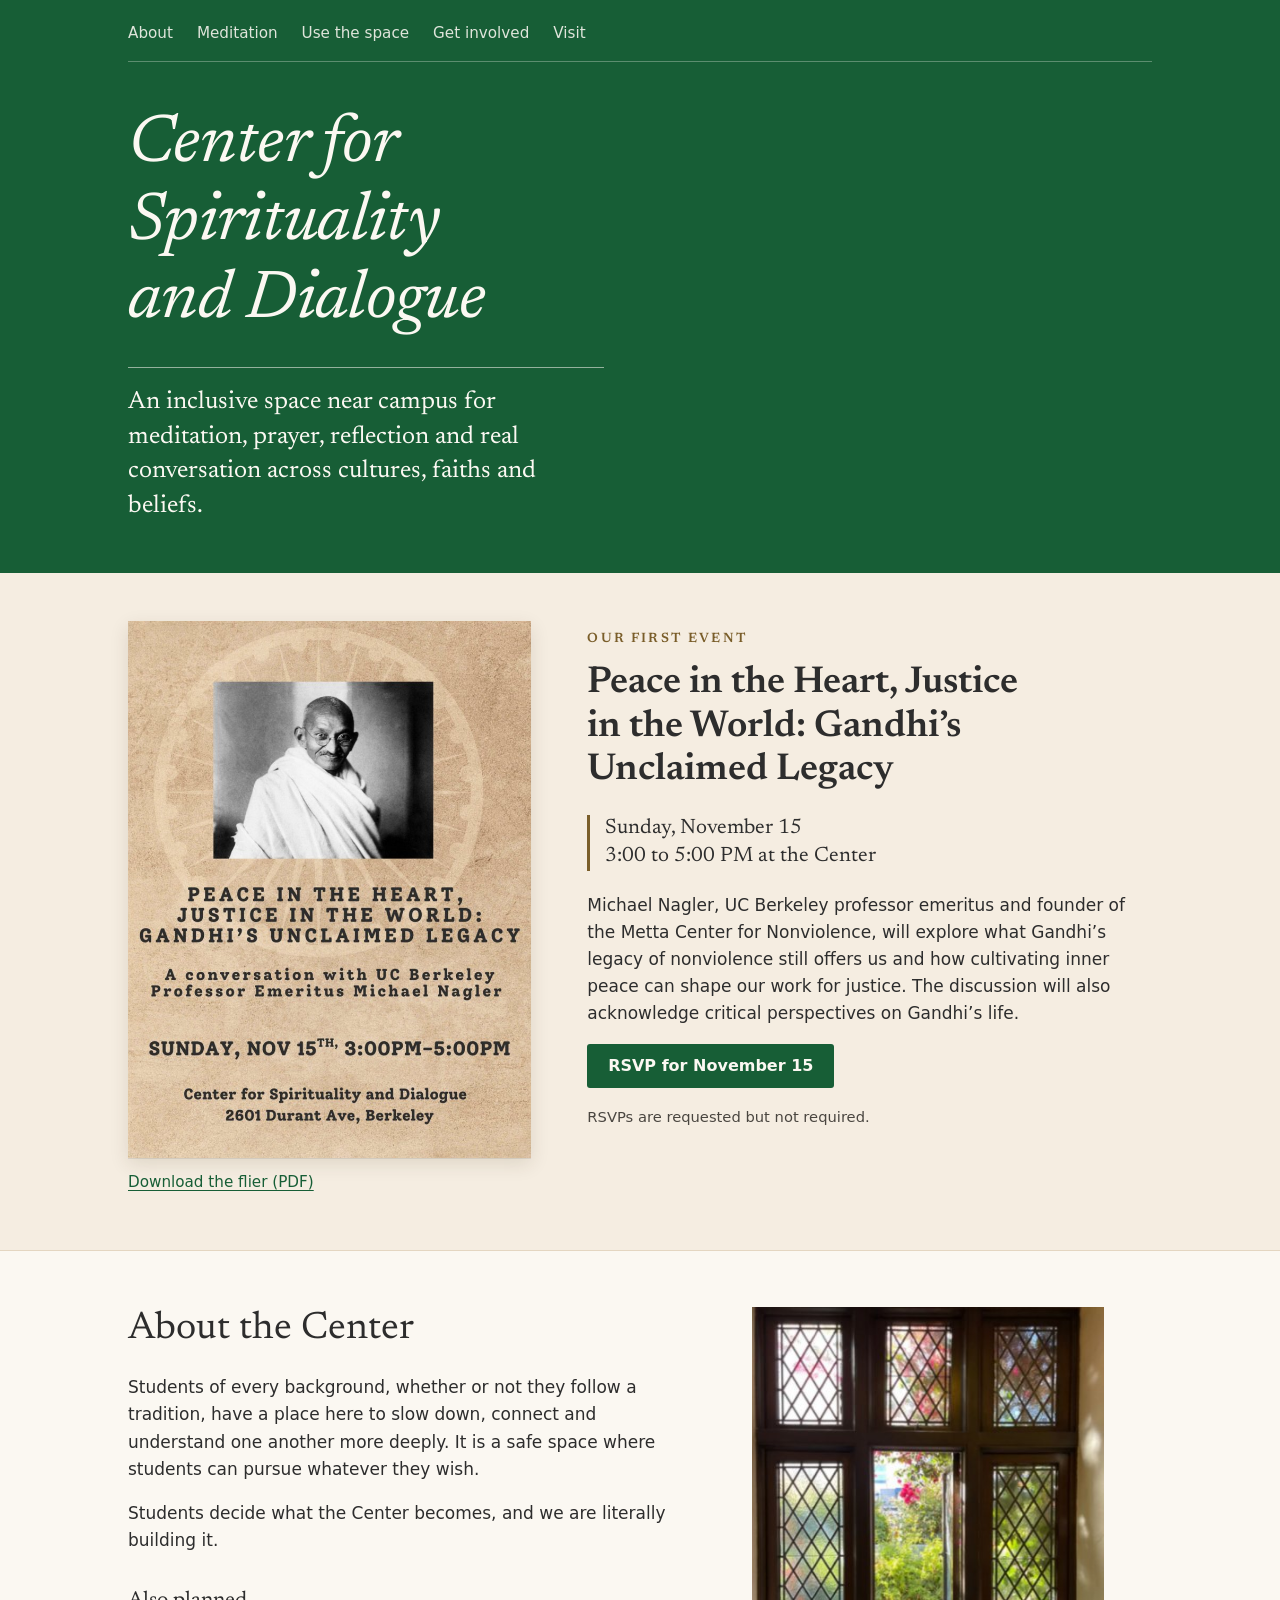
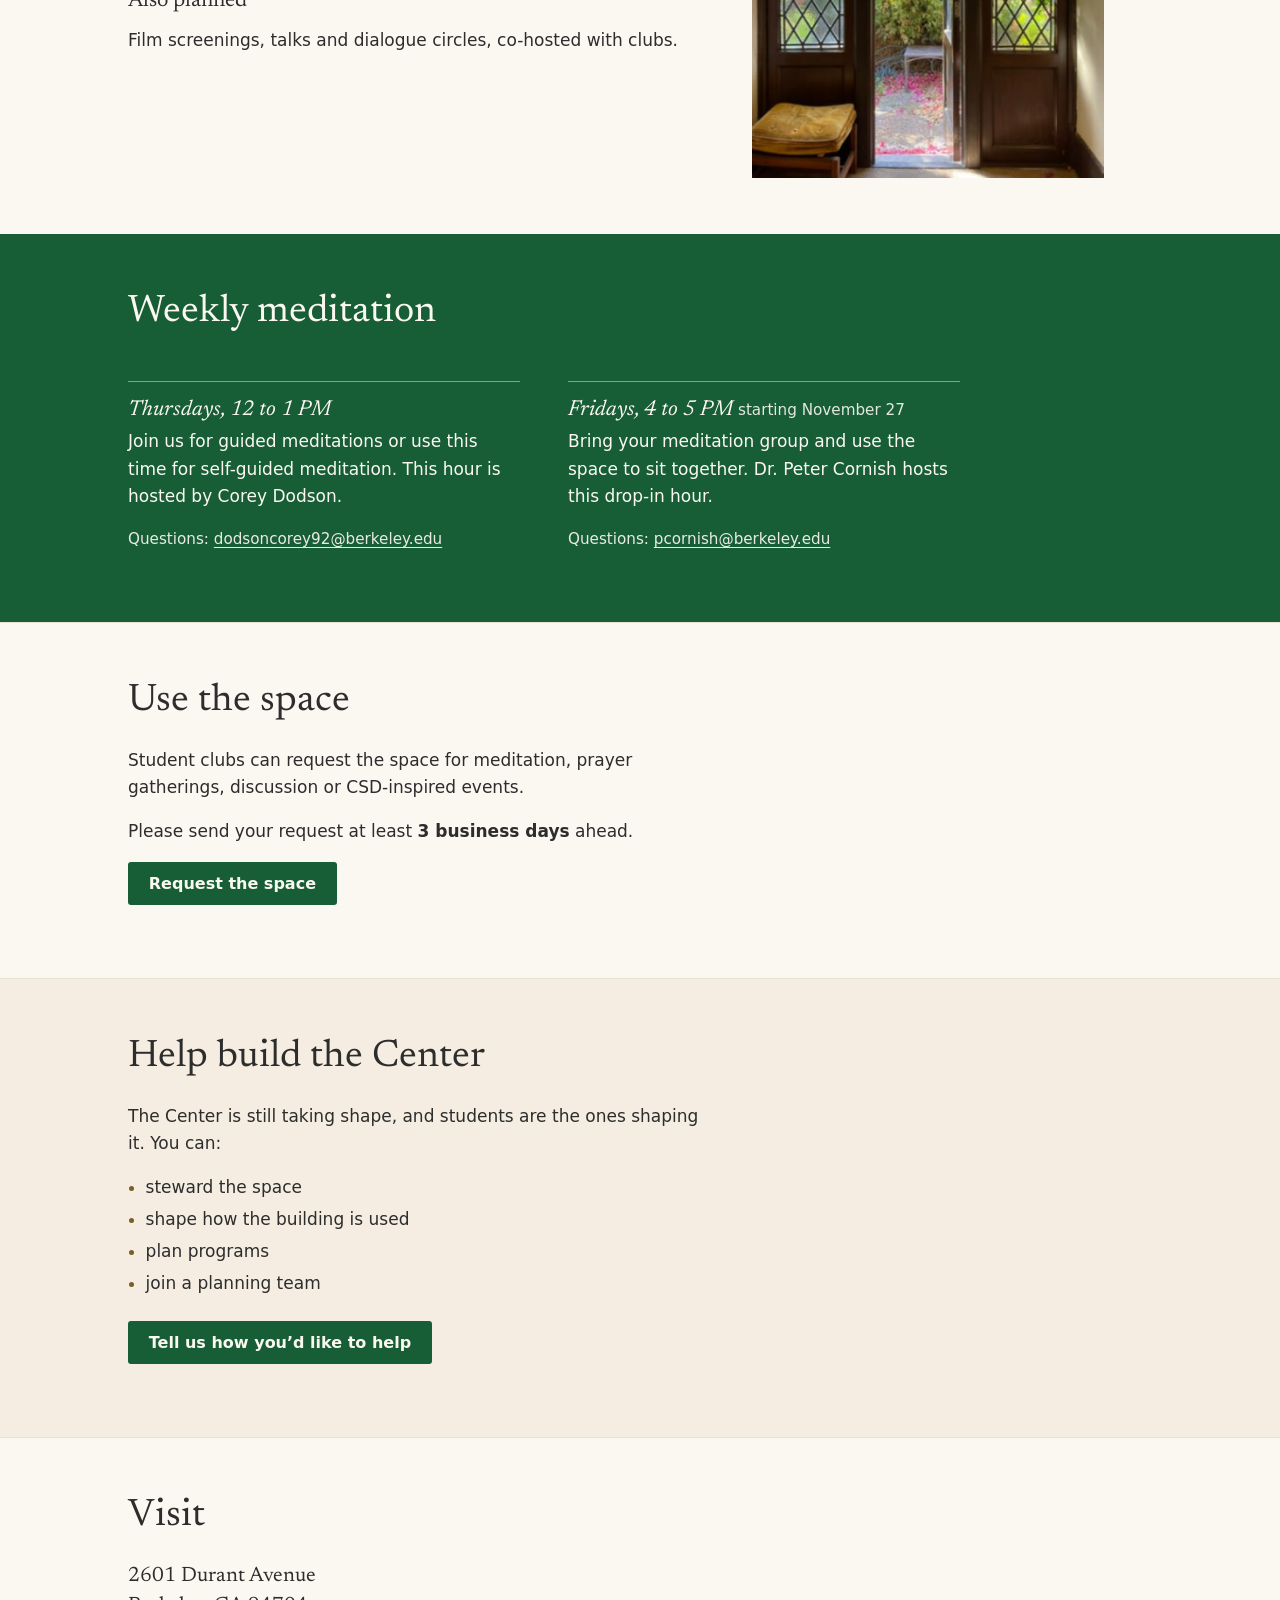
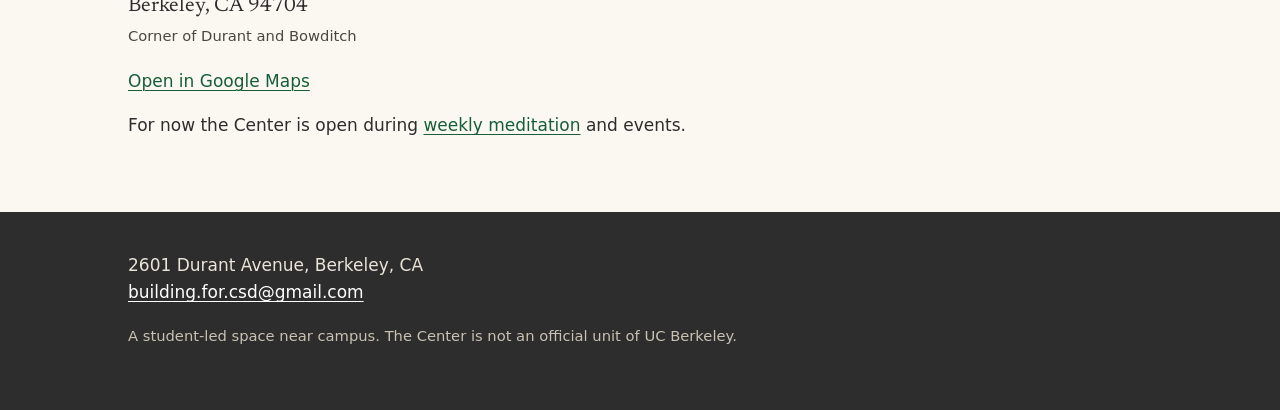
==== commit 859e6352: "Add files via upload" ====
--- a/index.html
+++ b/index.html
@@ -20,7 +20,7 @@
   <link rel="icon" href="favicon.png" type="image/png">
   <link rel="apple-touch-icon" href="apple-touch-icon.png">
   <link rel="preload" href="fonts/newsreader-400-italic.woff2" as="font" type="font/woff2" crossorigin>
-  <link rel="stylesheet" href="styles.css?v=4">
+  <link rel="stylesheet" href="styles.css?v=5">
 </head>
 <body>
 
@@ -45,7 +45,6 @@
   <!-- ===================== INTRO ===================== -->
   <section class="intro" id="top">
     <div class="wrap">
-      <p class="kicker">A new space near campus &middot; 2601 Durant Avenue, Berkeley</p>
       <h1>Center for Spirituality and&nbsp;Dialogue</h1>
       <p class="lede">An inclusive space near campus for meditation, prayer, reflection and real conversation across cultures, faiths and beliefs.</p>
     </div>
@@ -106,27 +105,22 @@
 
   <!-- ===================== WEEKLY MEDITATION ===================== -->
   <section class="section green" id="meditation" aria-labelledby="meditation-title">
-    <div class="wrap two-col">
-      <div class="prose">
-        <h2 id="meditation-title">Weekly meditation</h2>
-        <p>Drop-in meditation at the Center, every week.</p>
+    <div class="wrap prose">
+      <h2 id="meditation-title">Weekly meditation</h2>
 
-        <div class="slot">
-          <h3>Thursdays, 12 to 1 PM</h3>
-          <p>Guided or self-guided meditation, hosted by Corey Dodson.</p>
-        </div>
+      <div class="slots">
+      <div class="slot">
+        <h3>Thursdays, 12 to 1 PM</h3>
+        <p>Join us for guided meditations or use this time for self-guided meditation. This hour is hosted by Corey Dodson.</p>
+        <p class="contact">Questions: <a href="mailto:dodsoncorey92@berkeley.edu">dodsoncorey92@berkeley.edu</a></p>
+      </div>
 
-        <div class="slot">
-          <h3>Fridays, 4 to 5 PM <span class="note">starting November 27</span></h3>
-          <p>Bring your meditation group, hosted by Dr. Peter Cornish.</p>
-        </div>
-
-        <p><a class="link-light" href="images/meditation-flier.pdf" download>Download the meditation flier (PDF)</a></p>
+      <div class="slot">
+        <h3>Fridays, 4 to 5 PM <span class="note">starting November 27</span></h3>
+        <p>Bring your meditation group and use the space to sit together. Dr. Peter Cornish hosts this drop-in hour.</p>
+        <p class="contact">Questions: <a href="mailto:pcornish@berkeley.edu">pcornish@berkeley.edu</a></p>
       </div>
-      <figure class="flier-small">
-        <img src="images/meditation-flier.jpg" width="760" height="984" loading="lazy"
-             alt="Weekly Meditations flier on deep green, with a photo of open leaded-glass doors onto a garden. Thursdays 12 to 1 pm: guided or self-guided meditation hosted by Corey Dodson. Fridays 4 to 5 pm, beginning November 27: bring your meditation group, hosted by Dr. Peter Cornish. 2601 Durant Ave, Berkeley, CA 94704.">
-      </figure>
+      </div>
     </div>
   </section>
 
--- a/styles.css
+++ b/styles.css
@@ -84,7 +84,6 @@
 /* ---------- intro (green, like the meditation flier) ---------- */
 .intro { background: var(--green); color: var(--on-green); padding: 2.75rem 0 3rem; }
 .intro h1 { max-width: 14ch; margin-bottom: 0.4em; }
-.kicker { font-size: 0.95rem; letter-spacing: 0.02em; opacity: 0.9; margin-bottom: 1.25rem; }
 .lede { font-family: var(--serif); font-size: clamp(1.25rem, 2.6vw, 1.55rem); line-height: 1.4; max-width: 34ch; margin: 0; }
 .intro .lede { border-top: 1px solid rgba(251, 248, 242, 0.55); padding-top: 1.1rem; }
 
@@ -127,11 +126,13 @@
 .photo img { max-width: 22rem; width: 100%; }
 
 .green { background: var(--green); color: var(--on-green); border-top: none !important; }
-.green a, .link-light { color: var(--on-green); }
+.green a { color: var(--on-green); }
 .green .slot { border-top: 1px solid rgba(251, 248, 242, 0.45); padding-top: 0.25rem; margin-top: 1.5rem; }
 .green .slot h3 { font-style: italic; margin-top: 0.75rem; margin-bottom: 0.35rem; }
+.green .contact { font-size: 0.95rem; opacity: 0.92; }
+.slots { display: grid; gap: 0 3rem; }
+@media (min-width: 52rem) { .wrap.prose > .slots { max-width: 52rem; grid-template-columns: 1fr 1fr; } }
 .note { font-style: normal; font-family: var(--sans); font-size: 0.95rem; opacity: 0.9; white-space: nowrap; }
-.flier-small img { max-width: 22rem; width: 100%; border: 1px solid rgba(251, 248, 242, 0.35); }
 
 .parchment { background: var(--parchment-light); }
 
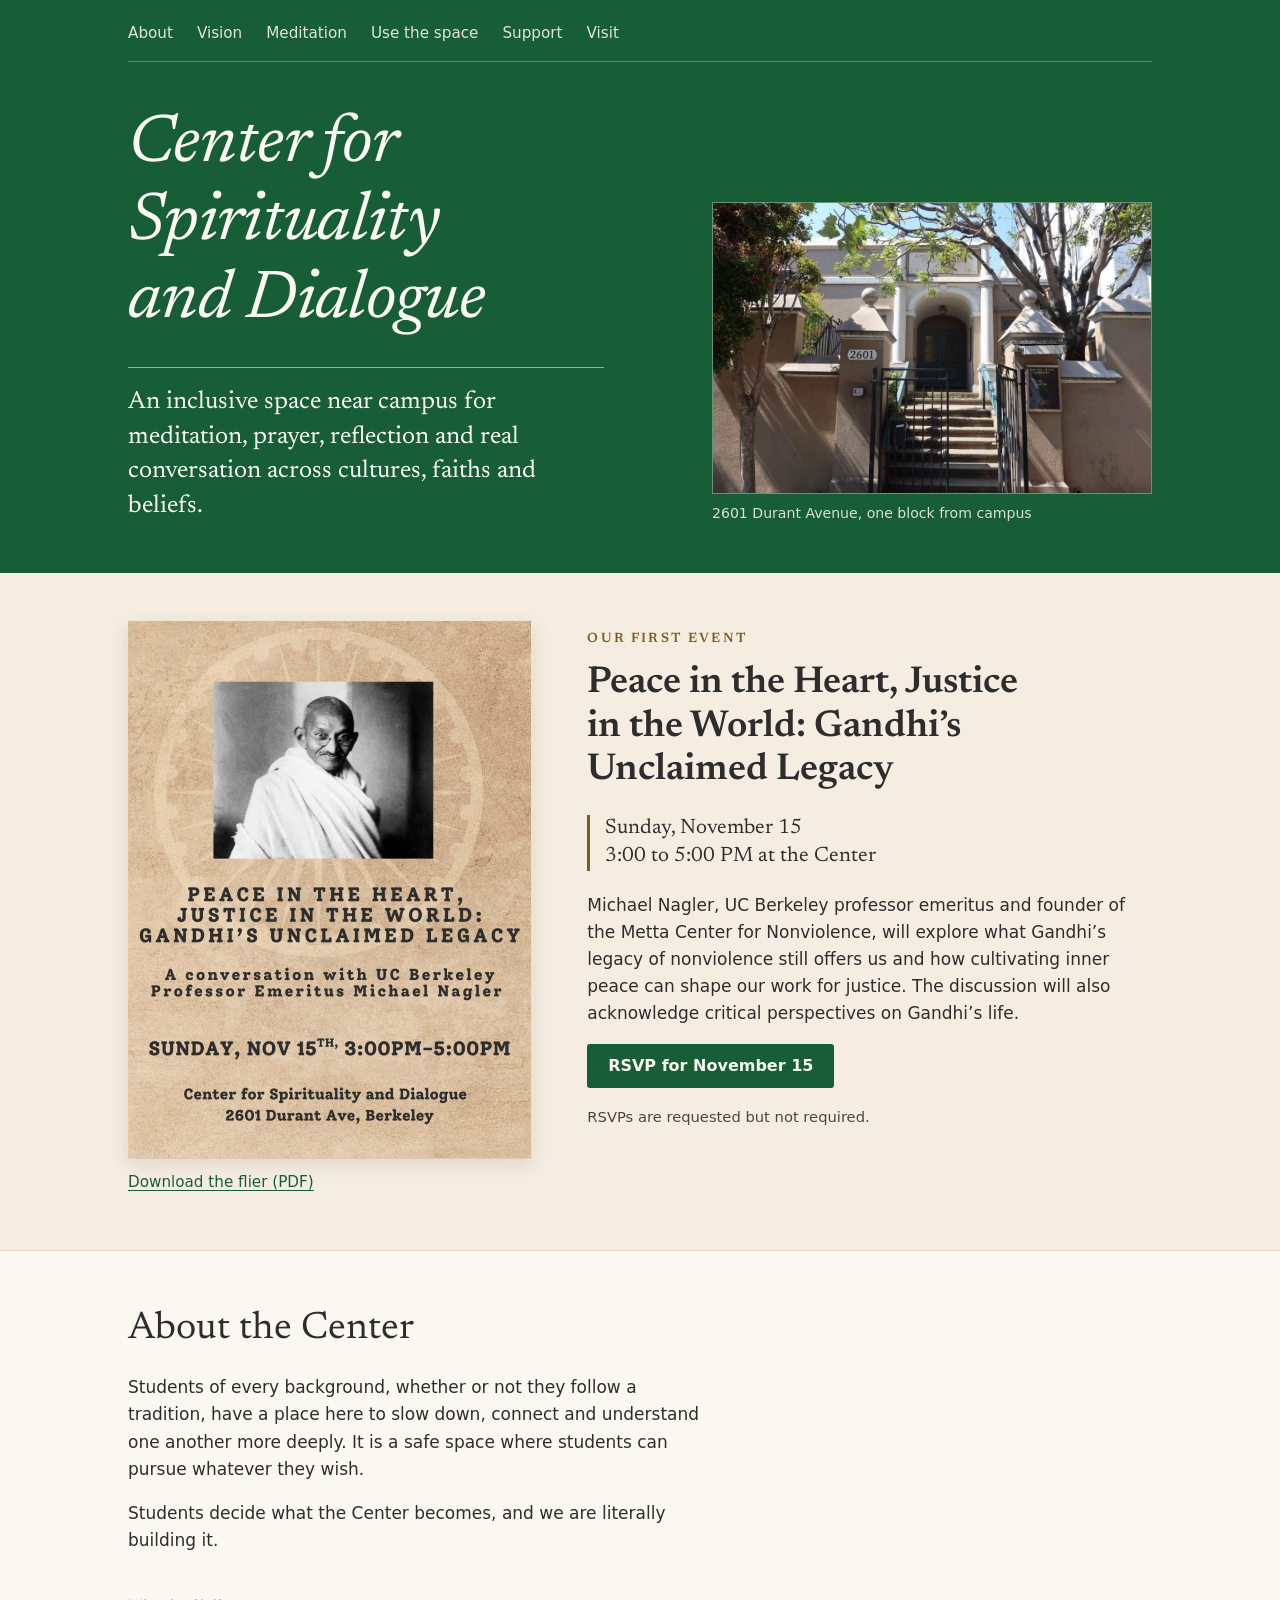
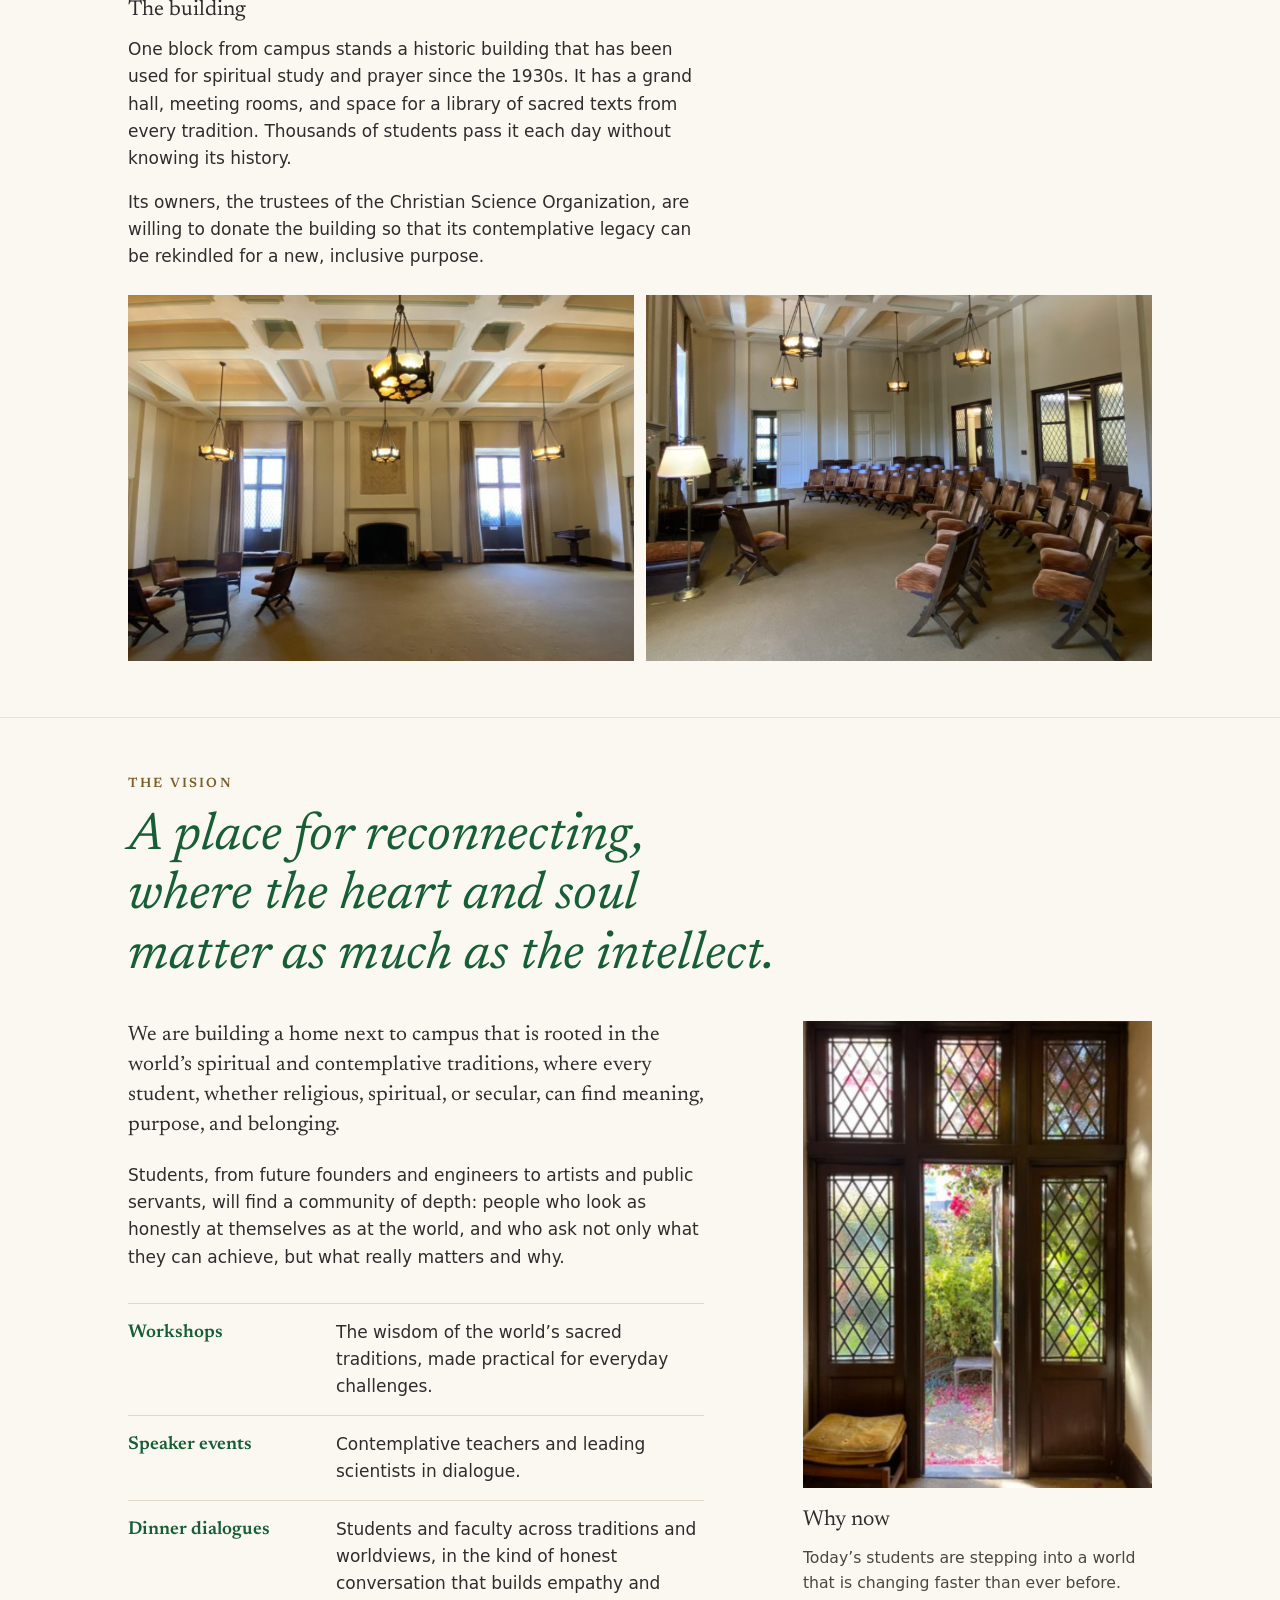
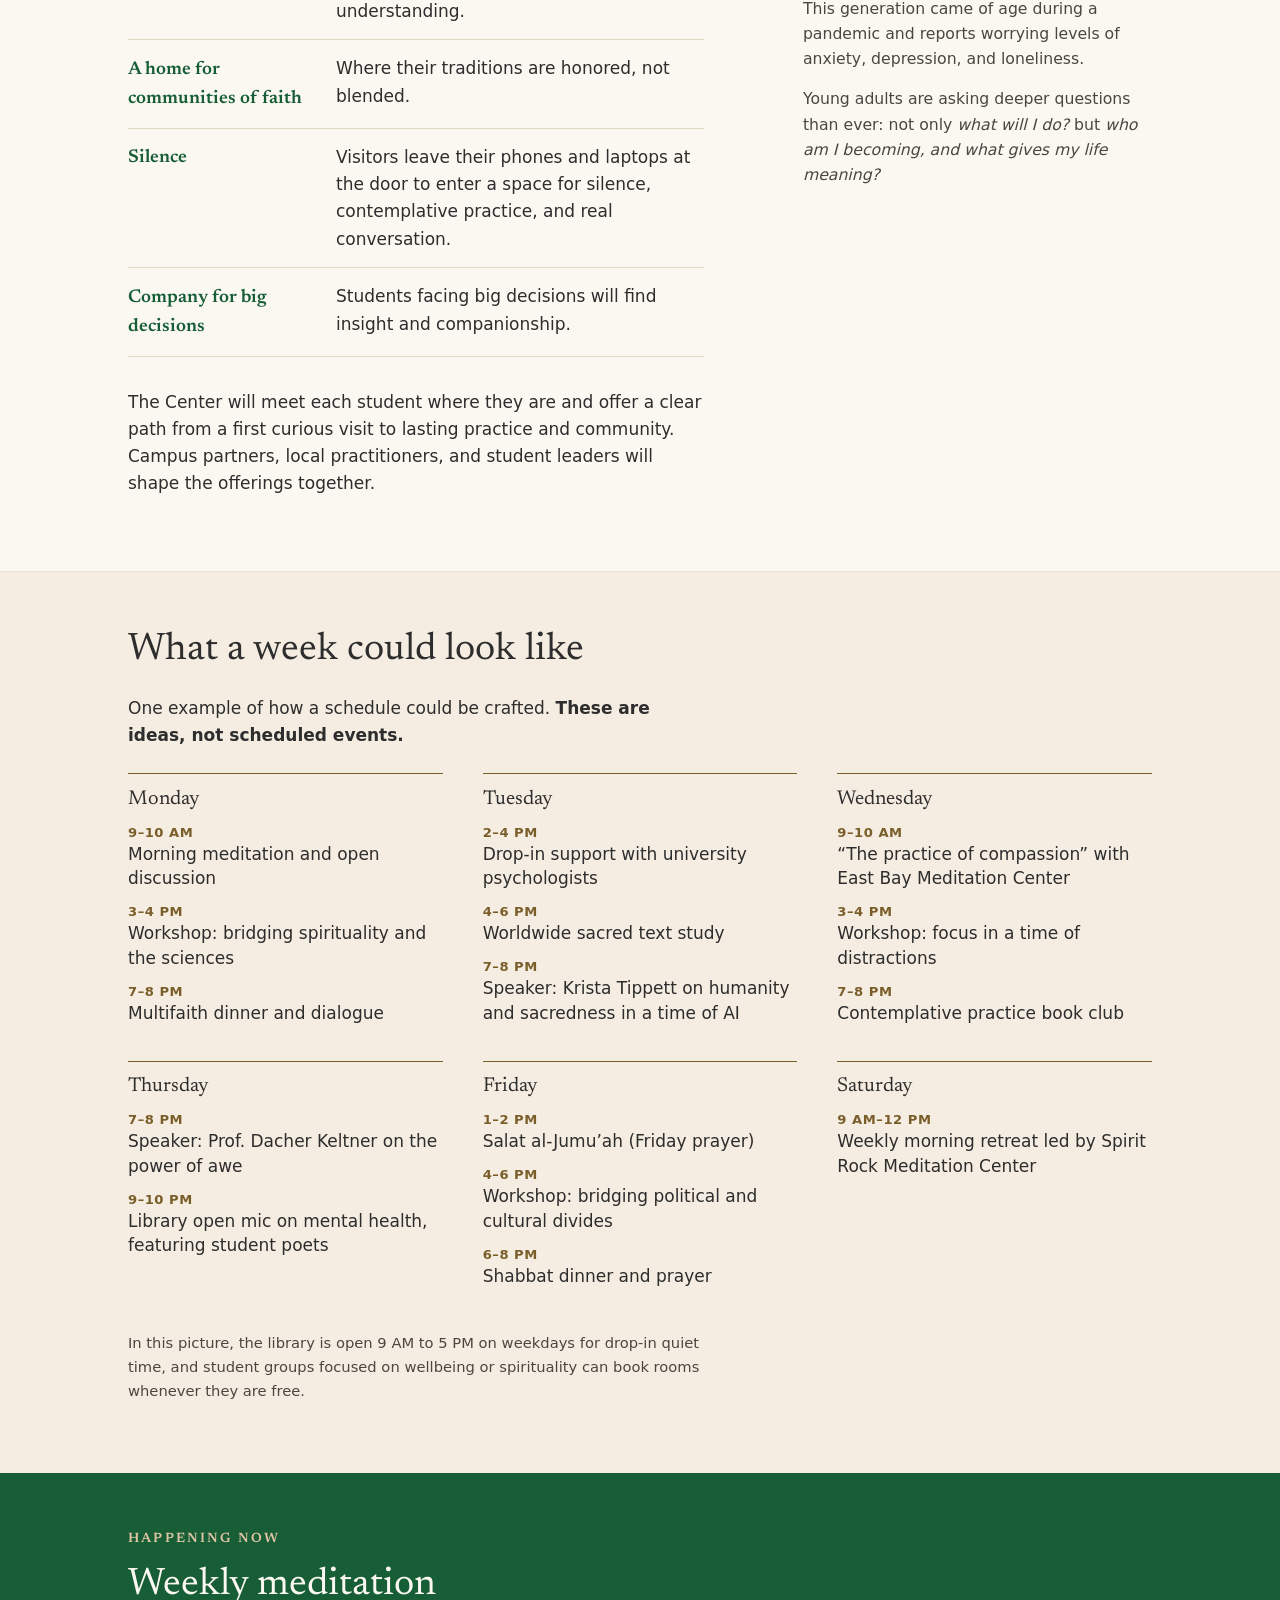
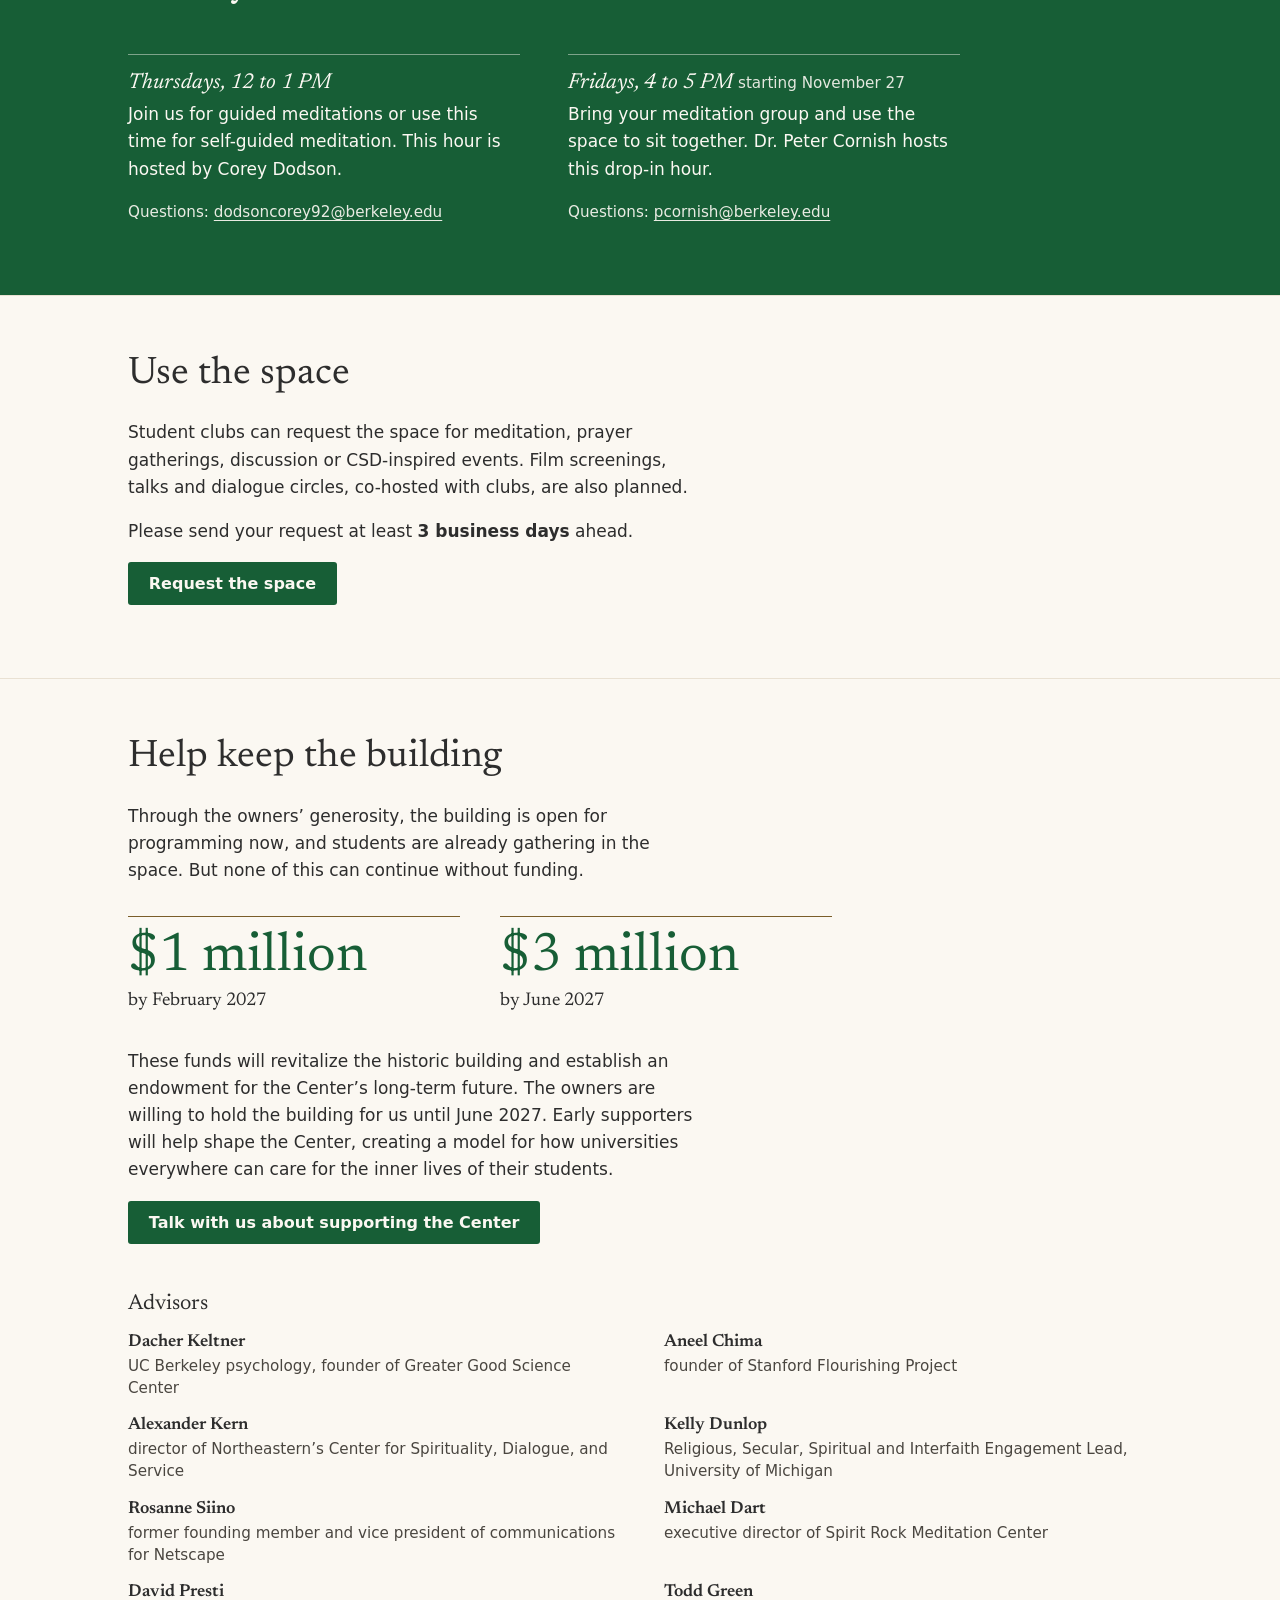
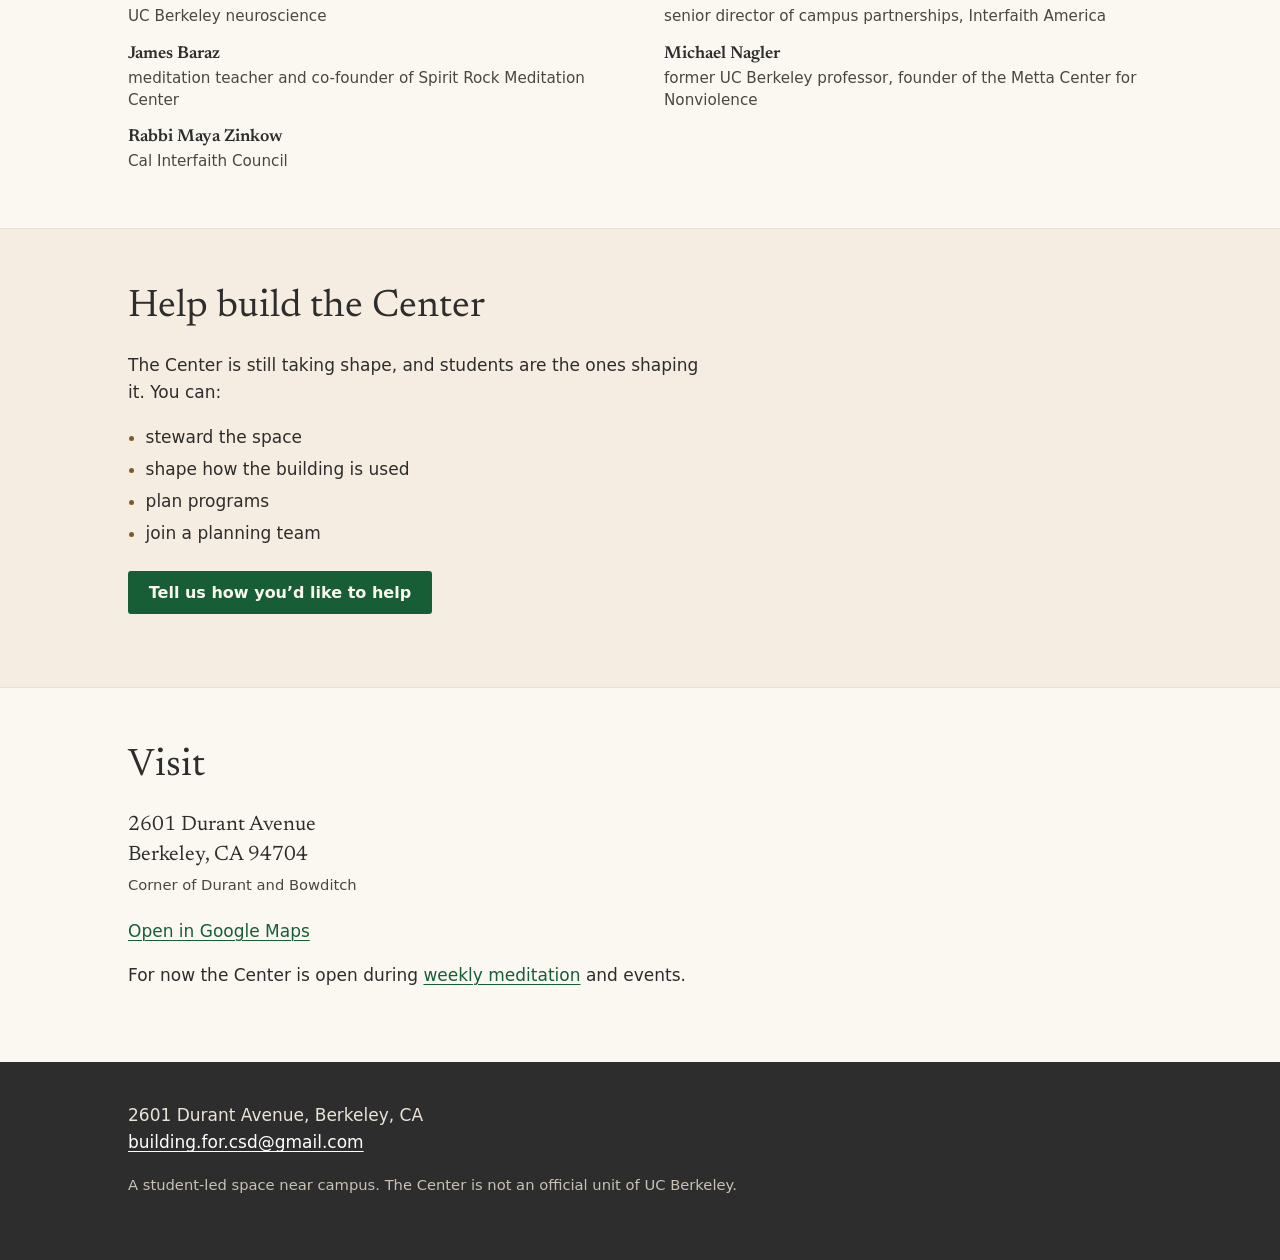
==== commit 22b19bef: "Add files via upload" ====
--- a/index.html
+++ b/index.html
@@ -20,7 +20,7 @@
   <link rel="icon" href="favicon.png" type="image/png">
   <link rel="apple-touch-icon" href="apple-touch-icon.png">
   <link rel="preload" href="fonts/newsreader-400-italic.woff2" as="font" type="font/woff2" crossorigin>
-  <link rel="stylesheet" href="styles.css?v=5">
+  <link rel="stylesheet" href="styles.css?v=6">
 </head>
 <body>
 
@@ -31,9 +31,10 @@
     <nav aria-label="Sections">
       <ul>
         <li><a href="#about">About</a></li>
+        <li><a href="#vision">Vision</a></li>
         <li><a href="#meditation">Meditation</a></li>
         <li><a href="#use-the-space">Use the space</a></li>
-        <li><a href="#get-involved">Get involved</a></li>
+        <li><a href="#support">Support</a></li>
         <li><a href="#visit">Visit</a></li>
       </ul>
     </nav>
@@ -44,9 +45,16 @@
 
   <!-- ===================== INTRO ===================== -->
   <section class="intro" id="top">
-    <div class="wrap">
-      <h1>Center for Spirituality and&nbsp;Dialogue</h1>
-      <p class="lede">An inclusive space near campus for meditation, prayer, reflection and real conversation across cultures, faiths and beliefs.</p>
+    <div class="wrap intro-grid">
+      <div>
+        <h1>Center for Spirituality and&nbsp;Dialogue</h1>
+        <p class="lede">An inclusive space near campus for meditation, prayer, reflection and real conversation across cultures, faiths and beliefs.</p>
+      </div>
+      <figure class="intro-photo">
+        <img src="images/entrance.jpg" width="782" height="516"
+             alt="The front steps of 2601 Durant Avenue: a stucco gateway with the house number, an iron gate, and a columned entrance under a leafy tree.">
+        <figcaption>2601 Durant Avenue, one block from campus</figcaption>
+      </figure>
     </div>
   </section>
 
@@ -84,28 +92,144 @@
   <!-- ===================== END EVENT BLOCK ===================== -->
 
 
-  <!-- ===================== ABOUT ===================== -->
+  <!-- ===================== ABOUT + THE BUILDING ===================== -->
   <section class="section" id="about" aria-labelledby="about-title">
-    <div class="wrap two-col">
+    <div class="wrap">
       <div class="prose">
         <h2 id="about-title">About the Center</h2>
         <p>Students of every background, whether or not they follow a tradition, have a place here to slow down, connect and understand one another more deeply. It is a safe space where students can pursue whatever they wish.</p>
         <p>Students decide what the Center becomes, and we are literally building it.</p>
-        <h3>Also planned</h3>
-        <p>Film screenings, talks and dialogue circles, co-hosted with clubs.</p>
-      </div>
-      <figure class="photo">
-        <img src="images/window.jpg" width="403" height="539" loading="lazy"
-             alt="Tall leaded-glass doors standing open onto a garden with pink bougainvillea, a worn cushioned stool in the corner.">
-        <!-- Optional: add photos of the building here later. -->
-      </figure>
-    </div>
-  </section>
-
-
-  <!-- ===================== WEEKLY MEDITATION ===================== -->
+      </div>
+
+      <div class="building">
+        <div class="prose">
+          <h3>The building</h3>
+          <p>One block from campus stands a historic building that has been used for spiritual study and prayer since the 1930s. It has a grand hall, meeting rooms, and space for a library of sacred texts from every tradition. Thousands of students pass it each day without knowing its history.</p>
+          <p>Its owners, the trustees of the Christian Science Organization, are willing to donate the building so that its contemplative legacy can be rekindled for a new, inclusive purpose.</p>
+        </div>
+        <div class="photo-pair">
+          <figure>
+            <img src="images/hall.jpg" width="804" height="530" loading="lazy"
+                 alt="The grand hall: a coffered ceiling, hanging lanterns, tall leaded windows and a fireplace, with a few wooden chairs gathered in a circle.">
+          </figure>
+          <figure>
+            <img src="images/hall-chairs.jpg" width="798" height="576" loading="lazy"
+                 alt="Rows of wooden folding chairs with velvet seats arranged in a curve, under brass pendant lights, beside a table and reading lamp.">
+          </figure>
+        </div>
+      </div>
+    </div>
+  </section>
+
+
+  <!-- ===================== VISION (from the mission statement) ===================== -->
+  <section class="section vision" id="vision" aria-labelledby="vision-title">
+    <div class="wrap">
+      <p class="label">The vision</p>
+      <h2 id="vision-title" class="pull">A place for reconnecting, where the heart and soul matter as much as the intellect.</h2>
+
+      <div class="vision-grid">
+        <div class="prose">
+          <p class="lead-in">We are building a home next to campus that is rooted in the world&rsquo;s spiritual and contemplative traditions, where every student, whether religious, spiritual, or secular, can find meaning, purpose, and belonging.</p>
+          <p>Students, from future founders and engineers to artists and public servants, will find a community of depth: people who look as honestly at themselves as at the world, and who ask not only what they can achieve, but what really matters and why.</p>
+
+          <dl class="holds">
+            <dt>Workshops</dt>
+            <dd>The wisdom of the world&rsquo;s sacred traditions, made practical for everyday challenges.</dd>
+            <dt>Speaker events</dt>
+            <dd>Contemplative teachers and leading scientists in dialogue.</dd>
+            <dt>Dinner dialogues</dt>
+            <dd>Students and faculty across traditions and worldviews, in the kind of honest conversation that builds empathy and understanding.</dd>
+            <dt>A home for communities of faith</dt>
+            <dd>Where their traditions are honored, not blended.</dd>
+            <dt>Silence</dt>
+            <dd>Visitors leave their phones and laptops at the door to enter a space for silence, contemplative practice, and real conversation.</dd>
+            <dt>Company for big decisions</dt>
+            <dd>Students facing big decisions will find insight and companionship.</dd>
+          </dl>
+
+          <p>The Center will meet each student where they are and offer a clear path from a first curious visit to lasting practice and community. Campus partners, local practitioners, and student leaders will shape the offerings together.</p>
+        </div>
+
+        <aside class="why" aria-labelledby="why-title">
+          <figure>
+            <img src="images/window.jpg" width="403" height="539" loading="lazy"
+                 alt="Tall leaded-glass doors standing open onto a garden with pink bougainvillea, a worn cushioned stool in the corner.">
+          </figure>
+          <h3 id="why-title">Why now</h3>
+          <p>Today&rsquo;s students are stepping into a world that is changing faster than ever before. This generation came of age during a pandemic and reports worrying levels of anxiety, depression, and loneliness.</p>
+          <p>Young adults are asking deeper questions than ever: not only <em>what will I do?</em> but <em>who am I becoming, and what gives my life meaning?</em></p>
+        </aside>
+      </div>
+    </div>
+  </section>
+
+
+  <!-- ===================== SAMPLE WEEK (an example, not a real schedule) ===================== -->
+  <section class="section week" id="sample-week" aria-labelledby="week-title">
+    <div class="wrap">
+      <div class="prose">
+        <h2 id="week-title">What a week could look like</h2>
+        <p>One example of how a schedule could be crafted. <strong>These are ideas, not scheduled events.</strong></p>
+      </div>
+
+      <div class="days">
+        <div class="day">
+          <h3>Monday</h3>
+          <ul>
+            <li><span class="t">9&ndash;10 AM</span> Morning meditation and open discussion</li>
+            <li><span class="t">3&ndash;4 PM</span> Workshop: bridging spirituality and the sciences</li>
+            <li><span class="t">7&ndash;8 PM</span> Multifaith dinner and dialogue</li>
+          </ul>
+        </div>
+        <div class="day">
+          <h3>Tuesday</h3>
+          <ul>
+            <li><span class="t">2&ndash;4 PM</span> Drop-in support with university psychologists</li>
+            <li><span class="t">4&ndash;6 PM</span> Worldwide sacred text study</li>
+            <li><span class="t">7&ndash;8 PM</span> Speaker: Krista Tippett on humanity and sacredness in a time of AI</li>
+          </ul>
+        </div>
+        <div class="day">
+          <h3>Wednesday</h3>
+          <ul>
+            <li><span class="t">9&ndash;10 AM</span> &ldquo;The practice of compassion&rdquo; with East Bay Meditation Center</li>
+            <li><span class="t">3&ndash;4 PM</span> Workshop: focus in a time of distractions</li>
+            <li><span class="t">7&ndash;8 PM</span> Contemplative practice book club</li>
+          </ul>
+        </div>
+        <div class="day">
+          <h3>Thursday</h3>
+          <ul>
+            <li><span class="t">7&ndash;8 PM</span> Speaker: Prof. Dacher Keltner on the power of awe</li>
+            <li><span class="t">9&ndash;10 PM</span> Library open mic on mental health, featuring student poets</li>
+          </ul>
+        </div>
+        <div class="day">
+          <h3>Friday</h3>
+          <ul>
+            <li><span class="t">1&ndash;2 PM</span> Salat al-Jumu&rsquo;ah (Friday prayer)</li>
+            <li><span class="t">4&ndash;6 PM</span> Workshop: bridging political and cultural divides</li>
+            <li><span class="t">6&ndash;8 PM</span> Shabbat dinner and prayer</li>
+          </ul>
+        </div>
+        <div class="day">
+          <h3>Saturday</h3>
+          <ul>
+            <li><span class="t">9 AM&ndash;12 PM</span> Weekly morning retreat led by Spirit Rock Meditation Center</li>
+          </ul>
+        </div>
+      </div>
+
+      <p class="small week-note">In this picture, the library is open 9 AM to 5 PM on weekdays for drop-in quiet time, and student groups focused on wellbeing or spirituality can book rooms whenever they are free.</p>
+    </div>
+  </section>
+
+
+  <!-- ===================== WEEKLY MEDITATION (happening now) ===================== -->
   <section class="section green" id="meditation" aria-labelledby="meditation-title">
     <div class="wrap prose">
+      <p class="label on-green">Happening now</p>
       <h2 id="meditation-title">Weekly meditation</h2>
 
       <div class="slots">
@@ -129,9 +253,47 @@
   <section class="section" id="use-the-space" aria-labelledby="space-title">
     <div class="wrap prose">
       <h2 id="space-title">Use the space</h2>
-      <p>Student clubs can request the space for meditation, prayer gatherings, discussion or CSD-inspired events.</p>
+      <p>Student clubs can request the space for meditation, prayer gatherings, discussion or CSD-inspired events. Film screenings, talks and dialogue circles, co-hosted with clubs, are also planned.</p>
       <p>Please send your request at least <strong>3 business days</strong> ahead.</p>
       <p><a class="button" href="https://docs.google.com/forms/d/e/1FAIpQLSe7YsTtprSLQfB3BP--B3pYJUoGFYSM0brjkX2G5zih14-HTg/viewform?usp=dialog">Request the space</a></p>
+    </div>
+  </section>
+
+
+  <!-- ===================== SUPPORT (from the mission statement) ===================== -->
+  <section class="section support" id="support" aria-labelledby="support-title">
+    <div class="wrap">
+      <div class="prose">
+        <h2 id="support-title">Help keep the building</h2>
+        <p>Through the owners&rsquo; generosity, the building is open for programming now, and students are already gathering in the space. But none of this can continue without funding.</p>
+      </div>
+
+      <div class="goals">
+        <p class="goal"><span class="amount">$1 million</span> by February 2027</p>
+        <p class="goal"><span class="amount">$3 million</span> by June 2027</p>
+      </div>
+
+      <div class="prose">
+        <p>These funds will revitalize the historic building and establish an endowment for the Center&rsquo;s long-term future. The owners are willing to hold the building for us until June 2027. Early supporters will help shape the Center, creating a model for how universities everywhere can care for the inner lives of their students.</p>
+        <p><a class="button" href="mailto:building.for.csd@gmail.com?subject=Supporting%20the%20Center">Talk with us about supporting the Center</a></p>
+      </div>
+
+      <div class="advisors">
+        <h3>Advisors</h3>
+        <ul>
+          <li><strong>Dacher Keltner</strong> UC Berkeley psychology, founder of Greater Good Science Center</li>
+          <li><strong>Aneel Chima</strong> founder of Stanford Flourishing Project</li>
+          <li><strong>Alexander Kern</strong> director of Northeastern&rsquo;s Center for Spirituality, Dialogue, and Service</li>
+          <li><strong>Kelly Dunlop</strong> Religious, Secular, Spiritual and Interfaith Engagement Lead, University of Michigan</li>
+          <li><strong>Rosanne Siino</strong> former founding member and vice president of communications for Netscape</li>
+          <li><strong>Michael Dart</strong> executive director of Spirit Rock Meditation Center</li>
+          <li><strong>David Presti</strong> UC Berkeley neuroscience</li>
+          <li><strong>Todd Green</strong> senior director of campus partnerships, Interfaith America</li>
+          <li><strong>James Baraz</strong> meditation teacher and co-founder of Spirit Rock Meditation Center</li>
+          <li><strong>Michael Nagler</strong> former UC Berkeley professor, founder of the Metta Center for Nonviolence</li>
+          <li><strong>Rabbi Maya Zinkow</strong> Cal Interfaith Council</li>
+        </ul>
+      </div>
     </div>
   </section>
 
--- a/styles.css
+++ b/styles.css
@@ -86,6 +86,12 @@
 .intro h1 { max-width: 14ch; margin-bottom: 0.4em; }
 .lede { font-family: var(--serif); font-size: clamp(1.25rem, 2.6vw, 1.55rem); line-height: 1.4; max-width: 34ch; margin: 0; }
 .intro .lede { border-top: 1px solid rgba(251, 248, 242, 0.55); padding-top: 1.1rem; }
+.intro-grid { display: grid; gap: 2rem; }
+.intro-photo img { width: 100%; border: 1px solid rgba(251, 248, 242, 0.35); }
+.intro-photo figcaption { font-size: 0.88rem; opacity: 0.85; margin-top: 0.5rem; }
+@media (min-width: 52rem) {
+  .intro-grid { grid-template-columns: minmax(0, 6fr) minmax(0, 5fr); gap: 3.5rem; align-items: end; }
+}
 
 /* ---------- event (parchment, like the peace flier) ---------- */
 .event { background: var(--parchment-light); padding: 3rem 0 3.5rem; border-bottom: 1px solid #e4d6c1; }
@@ -135,6 +141,61 @@
 .note { font-style: normal; font-family: var(--sans); font-size: 0.95rem; opacity: 0.9; white-space: nowrap; }
 
 .parchment { background: var(--parchment-light); }
+.label.on-green { color: var(--parchment); }
+
+/* ---------- the building ---------- */
+.building { margin-top: 2.75rem; }
+.building h3 { margin-top: 0; }
+.photo-pair { display: grid; gap: 0.75rem; margin-top: 1.5rem; }
+.photo-pair img { width: 100%; height: 100%; object-fit: cover; }
+@media (min-width: 40rem) { .photo-pair { grid-template-columns: 1fr 1fr; } }
+
+/* ---------- vision ---------- */
+.pull {
+  font-style: italic; color: var(--green);
+  font-size: clamp(2rem, 5vw, 3.3rem); line-height: 1.12;
+  max-width: 22ch; margin-bottom: 2.25rem;
+}
+.lead-in { font-family: var(--serif); font-size: 1.3rem; line-height: 1.45; }
+.vision-grid { display: grid; gap: 2.5rem; }
+@media (min-width: 52rem) { .vision-grid { grid-template-columns: minmax(0, 7fr) minmax(0, 4fr); gap: 4rem; align-items: start; } }
+
+dl.holds { margin: 2rem 0; border-top: 1px solid #e2d8c6; }
+dl.holds dt { font-family: var(--serif); font-weight: 600; font-size: 1.15rem; color: var(--green); padding-top: 0.9rem; }
+dl.holds dd { margin: 0.15rem 0 0; padding-bottom: 0.9rem; border-bottom: 1px solid #e2d8c6; }
+@media (min-width: 40rem) {
+  dl.holds { display: grid; grid-template-columns: 13rem 1fr; }
+  dl.holds dt { padding: 0.9rem 1.5rem 0.9rem 0; border-bottom: 1px solid #e2d8c6; }
+  dl.holds dd { padding-top: 0.95rem; margin: 0; }
+}
+
+.why img { width: 100%; max-width: 22rem; }
+.why h3 { margin-top: 1.25rem; }
+.why p { font-size: 0.98rem; color: var(--ink-soft); }
+
+/* ---------- sample week ---------- */
+.week { background: var(--parchment-light); }
+.days { display: grid; gap: 0 2.5rem; margin-top: 1.5rem; }
+@media (min-width: 40rem) { .days { grid-template-columns: repeat(2, minmax(0, 1fr)); } }
+@media (min-width: 60rem) { .days { grid-template-columns: repeat(3, minmax(0, 1fr)); } }
+.day { border-top: 1px solid var(--brass); padding-top: 0.25rem; margin-bottom: 1.5rem; }
+.day h3 { margin: 0.6rem 0 0.75rem; font-size: 1.25rem; }
+.day ul { list-style: none; margin: 0; padding: 0; }
+.day li { margin-bottom: 0.7rem; line-height: 1.45; }
+.day .t { display: block; font-size: 0.82rem; font-weight: 600; letter-spacing: 0.04em; color: var(--brass); }
+.week-note { max-width: var(--measure); margin-top: 0.5rem; }
+
+/* ---------- support ---------- */
+.goals { display: grid; gap: 1.25rem; margin: 2rem 0; max-width: 44rem; }
+@media (min-width: 40rem) { .goals { grid-template-columns: 1fr 1fr; gap: 2.5rem; } }
+.goal { font-family: var(--serif); font-size: 1.15rem; border-top: 1px solid var(--brass); padding-top: 0.75rem; margin: 0; }
+.goal .amount { display: block; color: var(--green); font-size: clamp(2.4rem, 6vw, 3.4rem); line-height: 1.05; }
+.advisors { margin-top: 3rem; }
+.advisors h3 { margin-top: 0; }
+.advisors ul { list-style: none; margin: 0; padding: 0; display: grid; gap: 0.9rem 3rem; }
+@media (min-width: 52rem) { .advisors ul { grid-template-columns: 1fr 1fr; } }
+.advisors li { font-size: 0.95rem; color: var(--ink-soft); line-height: 1.45; }
+.advisors strong { display: block; font-family: var(--serif); font-weight: 600; font-size: 1.08rem; color: var(--ink); }
 
 ul.plain { padding-left: 1.1rem; margin: 0 0 1.5rem; }
 ul.plain li { margin-bottom: 0.3rem; }
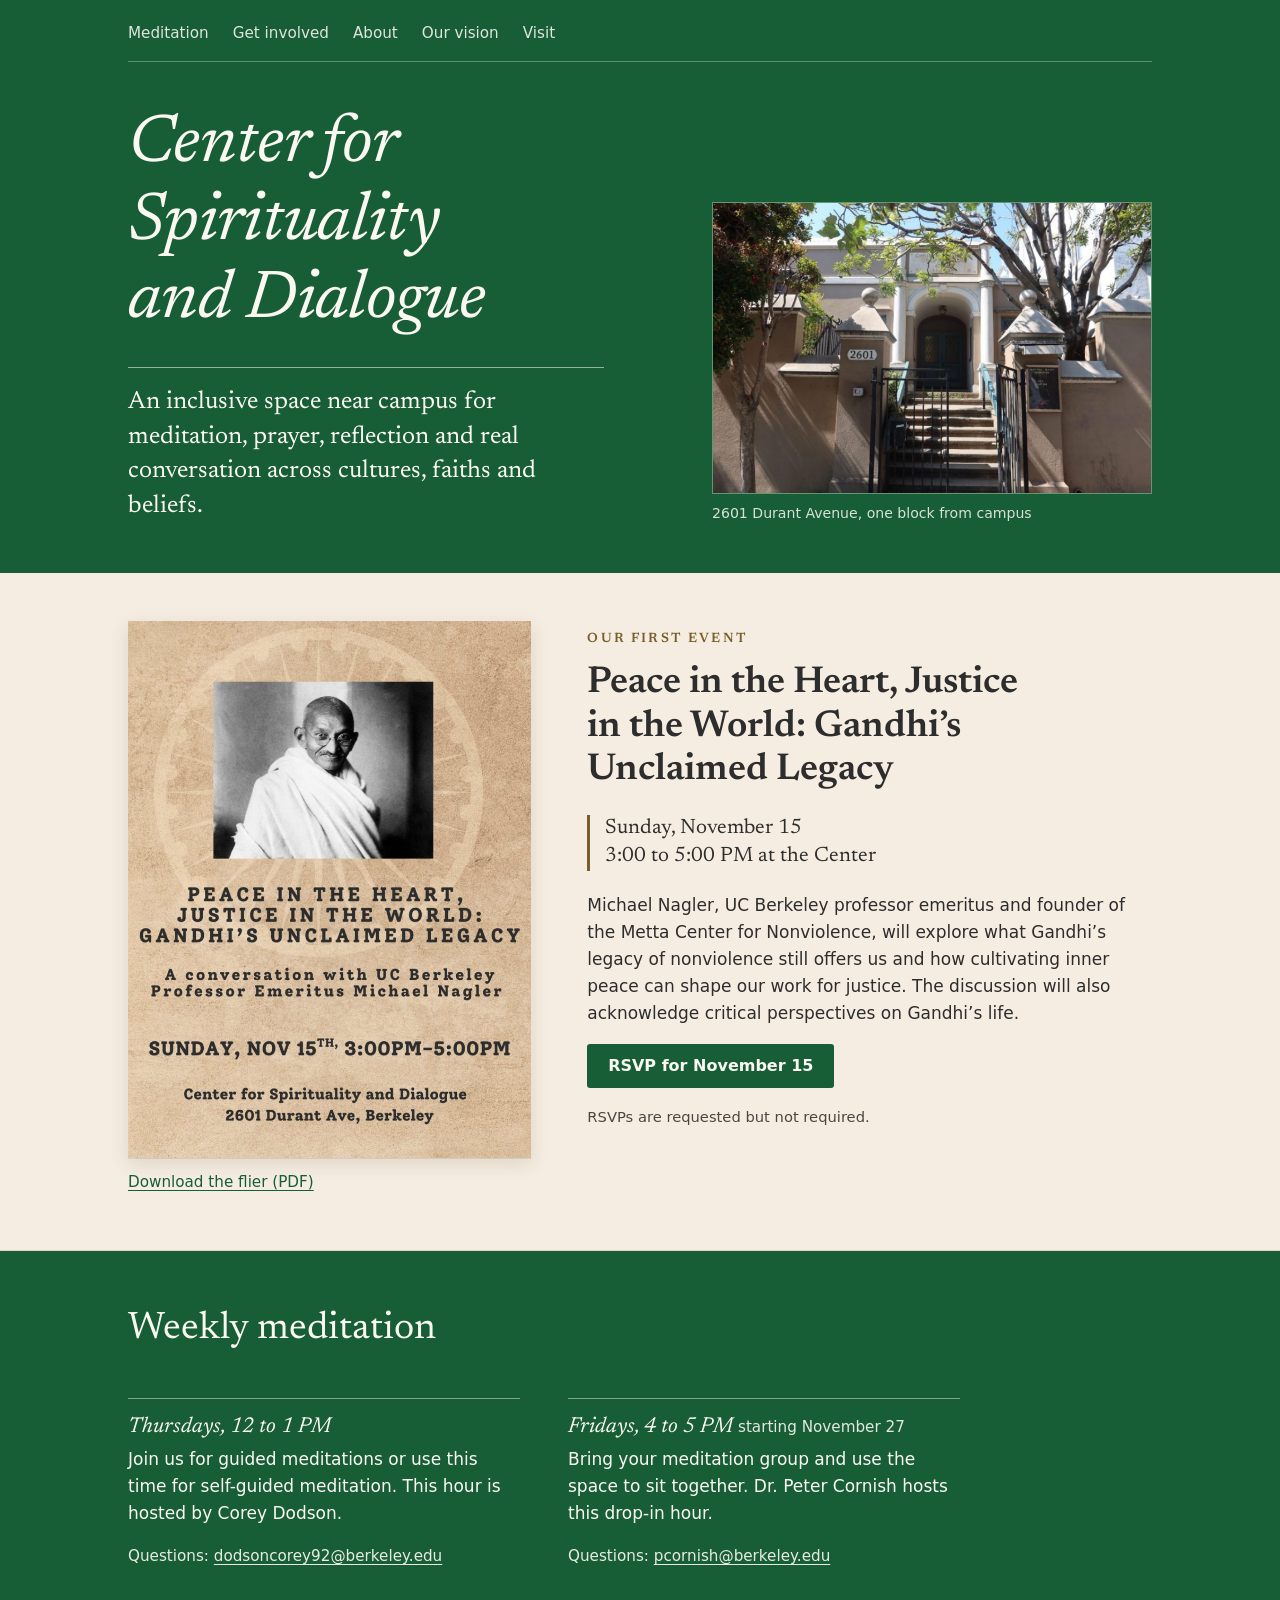
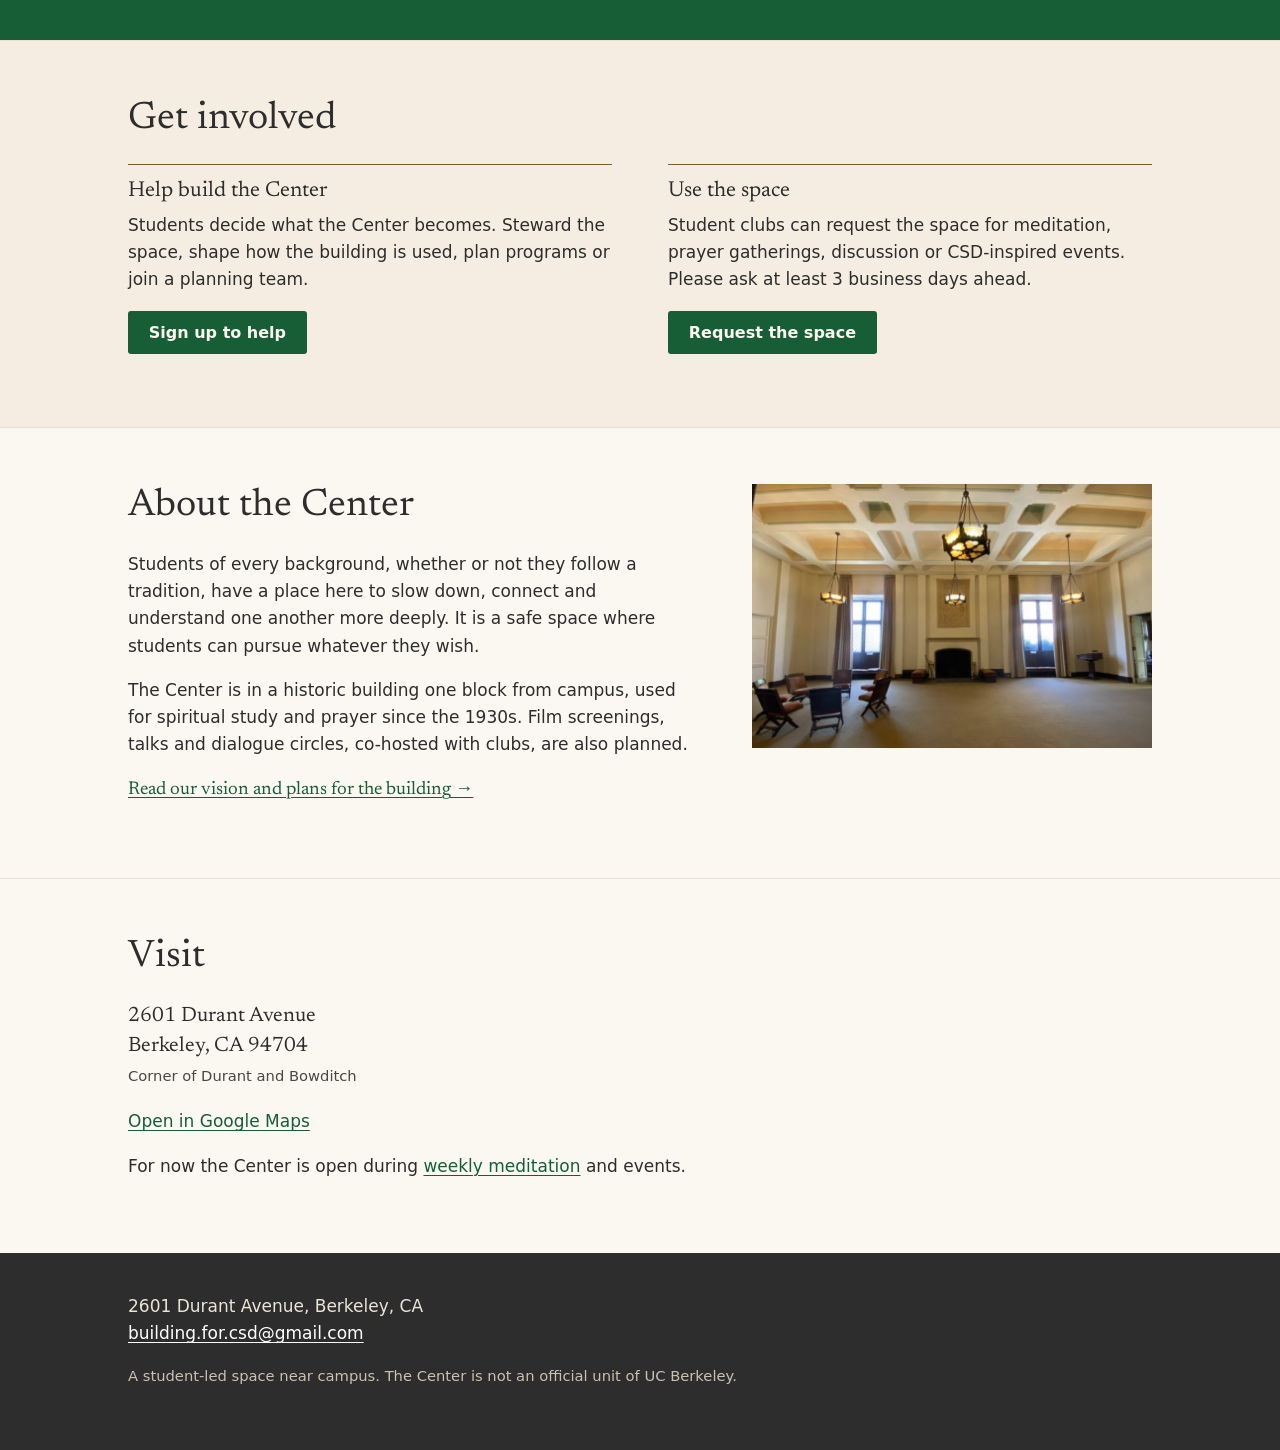
==== commit dd7e13bf: "Add files via upload" ====
--- a/index.html
+++ b/index.html
@@ -20,7 +20,7 @@
   <link rel="icon" href="favicon.png" type="image/png">
   <link rel="apple-touch-icon" href="apple-touch-icon.png">
   <link rel="preload" href="fonts/newsreader-400-italic.woff2" as="font" type="font/woff2" crossorigin>
-  <link rel="stylesheet" href="styles.css?v=6">
+  <link rel="stylesheet" href="styles.css?v=7">
 </head>
 <body>
 
@@ -30,11 +30,10 @@
   <div class="wrap header-inner">
     <nav aria-label="Sections">
       <ul>
+        <li><a href="#meditation">Meditation</a></li>
+        <li><a href="#get-involved">Get involved</a></li>
         <li><a href="#about">About</a></li>
-        <li><a href="#vision">Vision</a></li>
-        <li><a href="#meditation">Meditation</a></li>
-        <li><a href="#use-the-space">Use the space</a></li>
-        <li><a href="#support">Support</a></li>
+        <li><a href="vision.html">Our vision</a></li>
         <li><a href="#visit">Visit</a></li>
       </ul>
     </nav>
@@ -92,144 +91,9 @@
   <!-- ===================== END EVENT BLOCK ===================== -->
 
 
-  <!-- ===================== ABOUT + THE BUILDING ===================== -->
-  <section class="section" id="about" aria-labelledby="about-title">
-    <div class="wrap">
-      <div class="prose">
-        <h2 id="about-title">About the Center</h2>
-        <p>Students of every background, whether or not they follow a tradition, have a place here to slow down, connect and understand one another more deeply. It is a safe space where students can pursue whatever they wish.</p>
-        <p>Students decide what the Center becomes, and we are literally building it.</p>
-      </div>
-
-      <div class="building">
-        <div class="prose">
-          <h3>The building</h3>
-          <p>One block from campus stands a historic building that has been used for spiritual study and prayer since the 1930s. It has a grand hall, meeting rooms, and space for a library of sacred texts from every tradition. Thousands of students pass it each day without knowing its history.</p>
-          <p>Its owners, the trustees of the Christian Science Organization, are willing to donate the building so that its contemplative legacy can be rekindled for a new, inclusive purpose.</p>
-        </div>
-        <div class="photo-pair">
-          <figure>
-            <img src="images/hall.jpg" width="804" height="530" loading="lazy"
-                 alt="The grand hall: a coffered ceiling, hanging lanterns, tall leaded windows and a fireplace, with a few wooden chairs gathered in a circle.">
-          </figure>
-          <figure>
-            <img src="images/hall-chairs.jpg" width="798" height="576" loading="lazy"
-                 alt="Rows of wooden folding chairs with velvet seats arranged in a curve, under brass pendant lights, beside a table and reading lamp.">
-          </figure>
-        </div>
-      </div>
-    </div>
-  </section>
-
-
-  <!-- ===================== VISION (from the mission statement) ===================== -->
-  <section class="section vision" id="vision" aria-labelledby="vision-title">
-    <div class="wrap">
-      <p class="label">The vision</p>
-      <h2 id="vision-title" class="pull">A place for reconnecting, where the heart and soul matter as much as the intellect.</h2>
-
-      <div class="vision-grid">
-        <div class="prose">
-          <p class="lead-in">We are building a home next to campus that is rooted in the world&rsquo;s spiritual and contemplative traditions, where every student, whether religious, spiritual, or secular, can find meaning, purpose, and belonging.</p>
-          <p>Students, from future founders and engineers to artists and public servants, will find a community of depth: people who look as honestly at themselves as at the world, and who ask not only what they can achieve, but what really matters and why.</p>
-
-          <dl class="holds">
-            <dt>Workshops</dt>
-            <dd>The wisdom of the world&rsquo;s sacred traditions, made practical for everyday challenges.</dd>
-            <dt>Speaker events</dt>
-            <dd>Contemplative teachers and leading scientists in dialogue.</dd>
-            <dt>Dinner dialogues</dt>
-            <dd>Students and faculty across traditions and worldviews, in the kind of honest conversation that builds empathy and understanding.</dd>
-            <dt>A home for communities of faith</dt>
-            <dd>Where their traditions are honored, not blended.</dd>
-            <dt>Silence</dt>
-            <dd>Visitors leave their phones and laptops at the door to enter a space for silence, contemplative practice, and real conversation.</dd>
-            <dt>Company for big decisions</dt>
-            <dd>Students facing big decisions will find insight and companionship.</dd>
-          </dl>
-
-          <p>The Center will meet each student where they are and offer a clear path from a first curious visit to lasting practice and community. Campus partners, local practitioners, and student leaders will shape the offerings together.</p>
-        </div>
-
-        <aside class="why" aria-labelledby="why-title">
-          <figure>
-            <img src="images/window.jpg" width="403" height="539" loading="lazy"
-                 alt="Tall leaded-glass doors standing open onto a garden with pink bougainvillea, a worn cushioned stool in the corner.">
-          </figure>
-          <h3 id="why-title">Why now</h3>
-          <p>Today&rsquo;s students are stepping into a world that is changing faster than ever before. This generation came of age during a pandemic and reports worrying levels of anxiety, depression, and loneliness.</p>
-          <p>Young adults are asking deeper questions than ever: not only <em>what will I do?</em> but <em>who am I becoming, and what gives my life meaning?</em></p>
-        </aside>
-      </div>
-    </div>
-  </section>
-
-
-  <!-- ===================== SAMPLE WEEK (an example, not a real schedule) ===================== -->
-  <section class="section week" id="sample-week" aria-labelledby="week-title">
-    <div class="wrap">
-      <div class="prose">
-        <h2 id="week-title">What a week could look like</h2>
-        <p>One example of how a schedule could be crafted. <strong>These are ideas, not scheduled events.</strong></p>
-      </div>
-
-      <div class="days">
-        <div class="day">
-          <h3>Monday</h3>
-          <ul>
-            <li><span class="t">9&ndash;10 AM</span> Morning meditation and open discussion</li>
-            <li><span class="t">3&ndash;4 PM</span> Workshop: bridging spirituality and the sciences</li>
-            <li><span class="t">7&ndash;8 PM</span> Multifaith dinner and dialogue</li>
-          </ul>
-        </div>
-        <div class="day">
-          <h3>Tuesday</h3>
-          <ul>
-            <li><span class="t">2&ndash;4 PM</span> Drop-in support with university psychologists</li>
-            <li><span class="t">4&ndash;6 PM</span> Worldwide sacred text study</li>
-            <li><span class="t">7&ndash;8 PM</span> Speaker: Krista Tippett on humanity and sacredness in a time of AI</li>
-          </ul>
-        </div>
-        <div class="day">
-          <h3>Wednesday</h3>
-          <ul>
-            <li><span class="t">9&ndash;10 AM</span> &ldquo;The practice of compassion&rdquo; with East Bay Meditation Center</li>
-            <li><span class="t">3&ndash;4 PM</span> Workshop: focus in a time of distractions</li>
-            <li><span class="t">7&ndash;8 PM</span> Contemplative practice book club</li>
-          </ul>
-        </div>
-        <div class="day">
-          <h3>Thursday</h3>
-          <ul>
-            <li><span class="t">7&ndash;8 PM</span> Speaker: Prof. Dacher Keltner on the power of awe</li>
-            <li><span class="t">9&ndash;10 PM</span> Library open mic on mental health, featuring student poets</li>
-          </ul>
-        </div>
-        <div class="day">
-          <h3>Friday</h3>
-          <ul>
-            <li><span class="t">1&ndash;2 PM</span> Salat al-Jumu&rsquo;ah (Friday prayer)</li>
-            <li><span class="t">4&ndash;6 PM</span> Workshop: bridging political and cultural divides</li>
-            <li><span class="t">6&ndash;8 PM</span> Shabbat dinner and prayer</li>
-          </ul>
-        </div>
-        <div class="day">
-          <h3>Saturday</h3>
-          <ul>
-            <li><span class="t">9 AM&ndash;12 PM</span> Weekly morning retreat led by Spirit Rock Meditation Center</li>
-          </ul>
-        </div>
-      </div>
-
-      <p class="small week-note">In this picture, the library is open 9 AM to 5 PM on weekdays for drop-in quiet time, and student groups focused on wellbeing or spirituality can book rooms whenever they are free.</p>
-    </div>
-  </section>
-
-
-  <!-- ===================== WEEKLY MEDITATION (happening now) ===================== -->
+  <!-- ===================== WEEKLY MEDITATION ===================== -->
   <section class="section green" id="meditation" aria-labelledby="meditation-title">
     <div class="wrap prose">
-      <p class="label on-green">Happening now</p>
       <h2 id="meditation-title">Weekly meditation</h2>
 
       <div class="slots">
@@ -249,67 +113,39 @@
   </section>
 
 
-  <!-- ===================== USE THE SPACE ===================== -->
-  <section class="section" id="use-the-space" aria-labelledby="space-title">
-    <div class="wrap prose">
-      <h2 id="space-title">Use the space</h2>
-      <p>Student clubs can request the space for meditation, prayer gatherings, discussion or CSD-inspired events. Film screenings, talks and dialogue circles, co-hosted with clubs, are also planned.</p>
-      <p>Please send your request at least <strong>3 business days</strong> ahead.</p>
-      <p><a class="button" href="https://docs.google.com/forms/d/e/1FAIpQLSe7YsTtprSLQfB3BP--B3pYJUoGFYSM0brjkX2G5zih14-HTg/viewform?usp=dialog">Request the space</a></p>
-    </div>
-  </section>
-
-
-  <!-- ===================== SUPPORT (from the mission statement) ===================== -->
-  <section class="section support" id="support" aria-labelledby="support-title">
+  <!-- ===================== GET INVOLVED ===================== -->
+  <section class="section parchment" id="get-involved" aria-labelledby="involved-title">
     <div class="wrap">
-      <div class="prose">
-        <h2 id="support-title">Help keep the building</h2>
-        <p>Through the owners&rsquo; generosity, the building is open for programming now, and students are already gathering in the space. But none of this can continue without funding.</p>
-      </div>
-
-      <div class="goals">
-        <p class="goal"><span class="amount">$1 million</span> by February 2027</p>
-        <p class="goal"><span class="amount">$3 million</span> by June 2027</p>
-      </div>
-
-      <div class="prose">
-        <p>These funds will revitalize the historic building and establish an endowment for the Center&rsquo;s long-term future. The owners are willing to hold the building for us until June 2027. Early supporters will help shape the Center, creating a model for how universities everywhere can care for the inner lives of their students.</p>
-        <p><a class="button" href="mailto:building.for.csd@gmail.com?subject=Supporting%20the%20Center">Talk with us about supporting the Center</a></p>
-      </div>
-
-      <div class="advisors">
-        <h3>Advisors</h3>
-        <ul>
-          <li><strong>Dacher Keltner</strong> UC Berkeley psychology, founder of Greater Good Science Center</li>
-          <li><strong>Aneel Chima</strong> founder of Stanford Flourishing Project</li>
-          <li><strong>Alexander Kern</strong> director of Northeastern&rsquo;s Center for Spirituality, Dialogue, and Service</li>
-          <li><strong>Kelly Dunlop</strong> Religious, Secular, Spiritual and Interfaith Engagement Lead, University of Michigan</li>
-          <li><strong>Rosanne Siino</strong> former founding member and vice president of communications for Netscape</li>
-          <li><strong>Michael Dart</strong> executive director of Spirit Rock Meditation Center</li>
-          <li><strong>David Presti</strong> UC Berkeley neuroscience</li>
-          <li><strong>Todd Green</strong> senior director of campus partnerships, Interfaith America</li>
-          <li><strong>James Baraz</strong> meditation teacher and co-founder of Spirit Rock Meditation Center</li>
-          <li><strong>Michael Nagler</strong> former UC Berkeley professor, founder of the Metta Center for Nonviolence</li>
-          <li><strong>Rabbi Maya Zinkow</strong> Cal Interfaith Council</li>
-        </ul>
+      <h2 id="involved-title">Get involved</h2>
+      <div class="involve">
+        <div>
+          <h3>Help build the Center</h3>
+          <p>Students decide what the Center becomes. Steward the space, shape how the building is used, plan programs or join a planning team.</p>
+          <p><a class="button" href="https://forms.gle/iDrbCPBEdirE1R6j8">Sign up to help</a></p>
+        </div>
+        <div>
+          <h3>Use the space</h3>
+          <p>Student clubs can request the space for meditation, prayer gatherings, discussion or CSD-inspired events. Please ask at least 3 business days ahead.</p>
+          <p><a class="button" href="https://docs.google.com/forms/d/e/1FAIpQLSe7YsTtprSLQfB3BP--B3pYJUoGFYSM0brjkX2G5zih14-HTg/viewform?usp=dialog">Request the space</a></p>
+        </div>
       </div>
     </div>
   </section>
 
 
-  <!-- ===================== GET INVOLVED ===================== -->
-  <section class="section parchment" id="get-involved" aria-labelledby="involved-title">
-    <div class="wrap prose">
-      <h2 id="involved-title">Help build the Center</h2>
-      <p>The Center is still taking shape, and students are the ones shaping it. You can:</p>
-      <ul class="plain">
-        <li>steward the space</li>
-        <li>shape how the building is used</li>
-        <li>plan programs</li>
-        <li>join a planning team</li>
-      </ul>
-      <p><a class="button" href="https://forms.gle/iDrbCPBEdirE1R6j8">Tell us how you&rsquo;d like to help</a></p>
+  <!-- ===================== ABOUT ===================== -->
+  <section class="section" id="about" aria-labelledby="about-title">
+    <div class="wrap two-col">
+      <div class="prose">
+        <h2 id="about-title">About the Center</h2>
+        <p>Students of every background, whether or not they follow a tradition, have a place here to slow down, connect and understand one another more deeply. It is a safe space where students can pursue whatever they wish.</p>
+        <p>The Center is in a historic building one block from campus, used for spiritual study and prayer since the 1930s. Film screenings, talks and dialogue circles, co-hosted with clubs, are also planned.</p>
+        <p><a class="more" href="vision.html">Read our vision and plans for the building &rarr;</a></p>
+      </div>
+      <figure class="photo">
+        <img src="images/hall.jpg" width="804" height="530" loading="lazy"
+             alt="The grand hall: a coffered ceiling, hanging lanterns, tall leaded windows and a fireplace, with a few wooden chairs gathered in a circle.">
+      </figure>
     </div>
   </section>
 
--- a/styles.css
+++ b/styles.css
@@ -129,7 +129,17 @@
 .two-col { display: grid; gap: 2.25rem; }
 @media (min-width: 52rem) { .two-col { grid-template-columns: minmax(0, 7fr) minmax(0, 5fr); gap: 4rem; align-items: start; } }
 
-.photo img { max-width: 22rem; width: 100%; }
+.photo img { width: 100%; }
+
+/* ---------- get involved ---------- */
+.involve { display: grid; gap: 1rem 3.5rem; margin-top: 0.5rem; }
+.involve > div { border-top: 1px solid var(--brass); max-width: var(--measure); }
+.involve h3 { margin-top: 0.9rem; margin-bottom: 0.5rem; }
+@media (min-width: 52rem) { .involve { grid-template-columns: 1fr 1fr; } }
+
+.more { font-family: var(--serif); font-size: 1.15rem; }
+.h3 { font-size: 1.35rem; }
+.pull-h1 { font-size: clamp(2rem, 5vw, 3.3rem); line-height: 1.12; max-width: 22ch; margin: 0; }
 
 .green { background: var(--green); color: var(--on-green); border-top: none !important; }
 .green a { color: var(--on-green); }
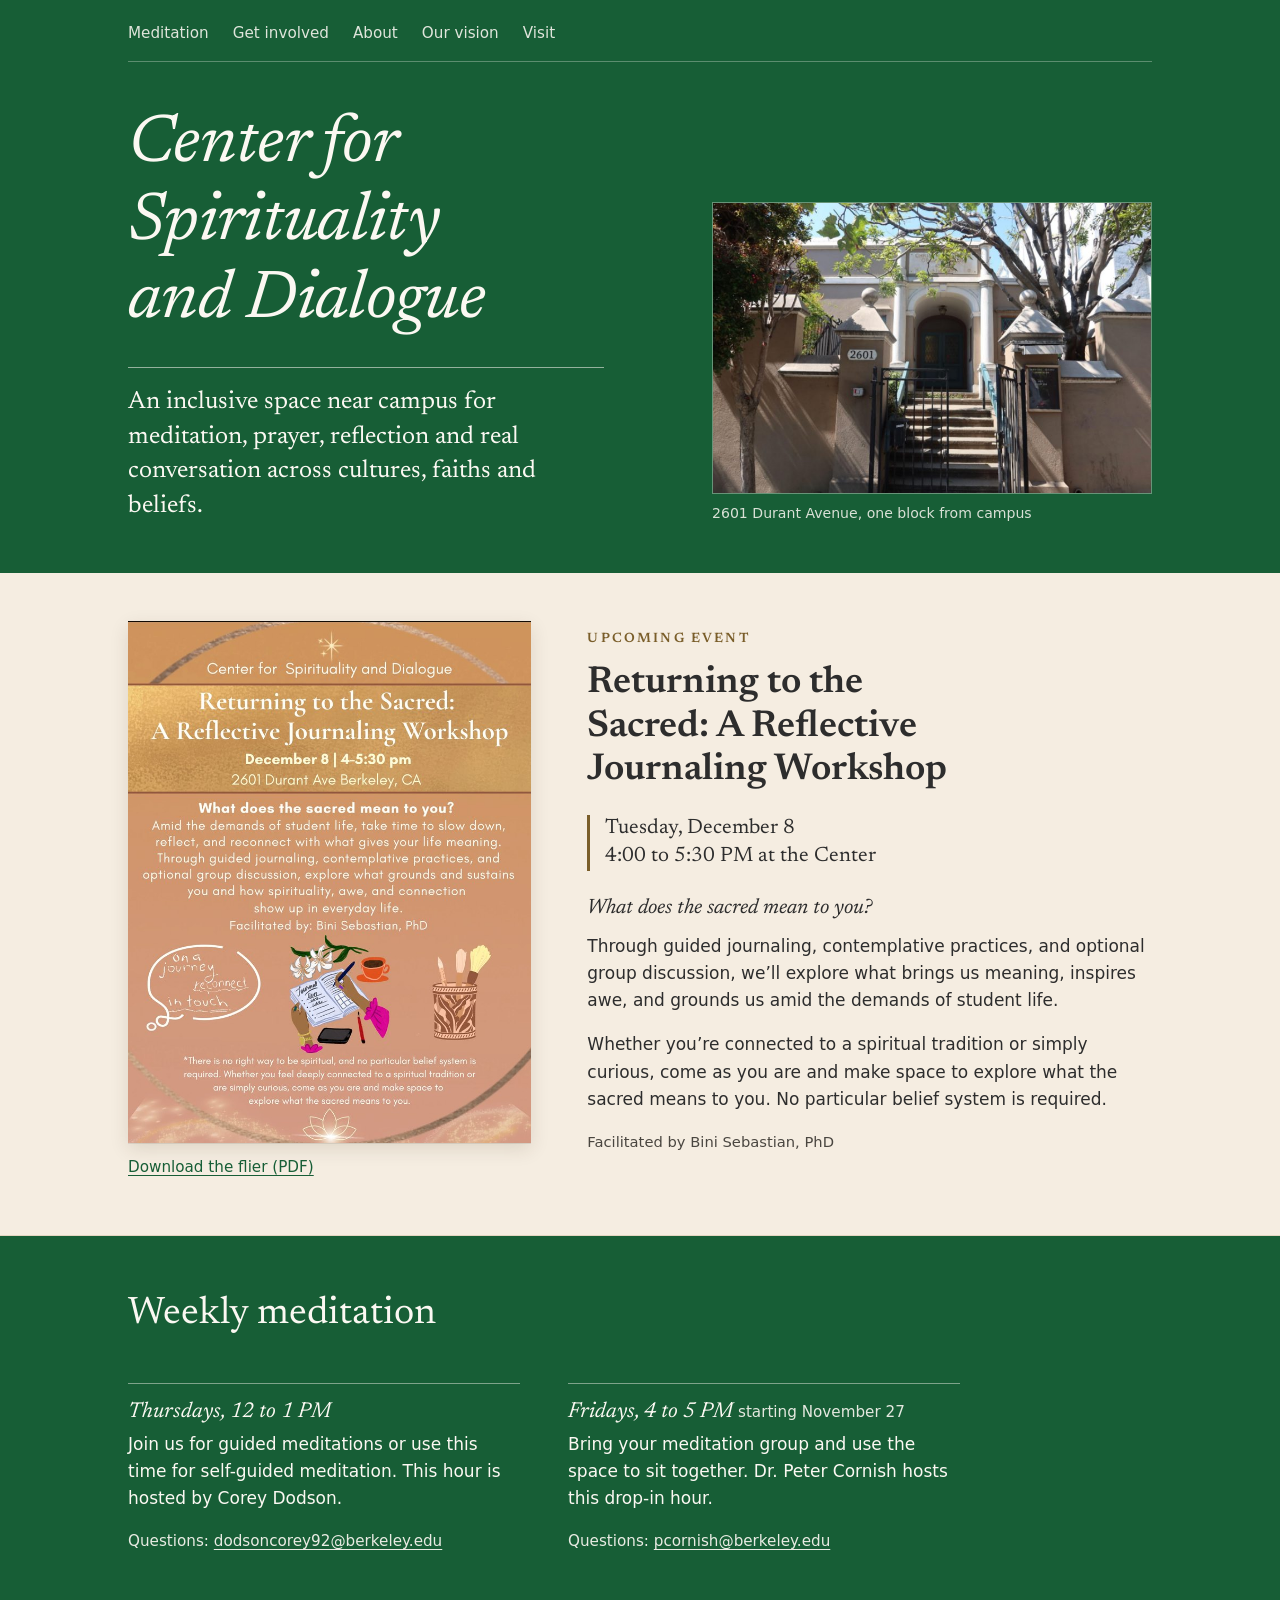
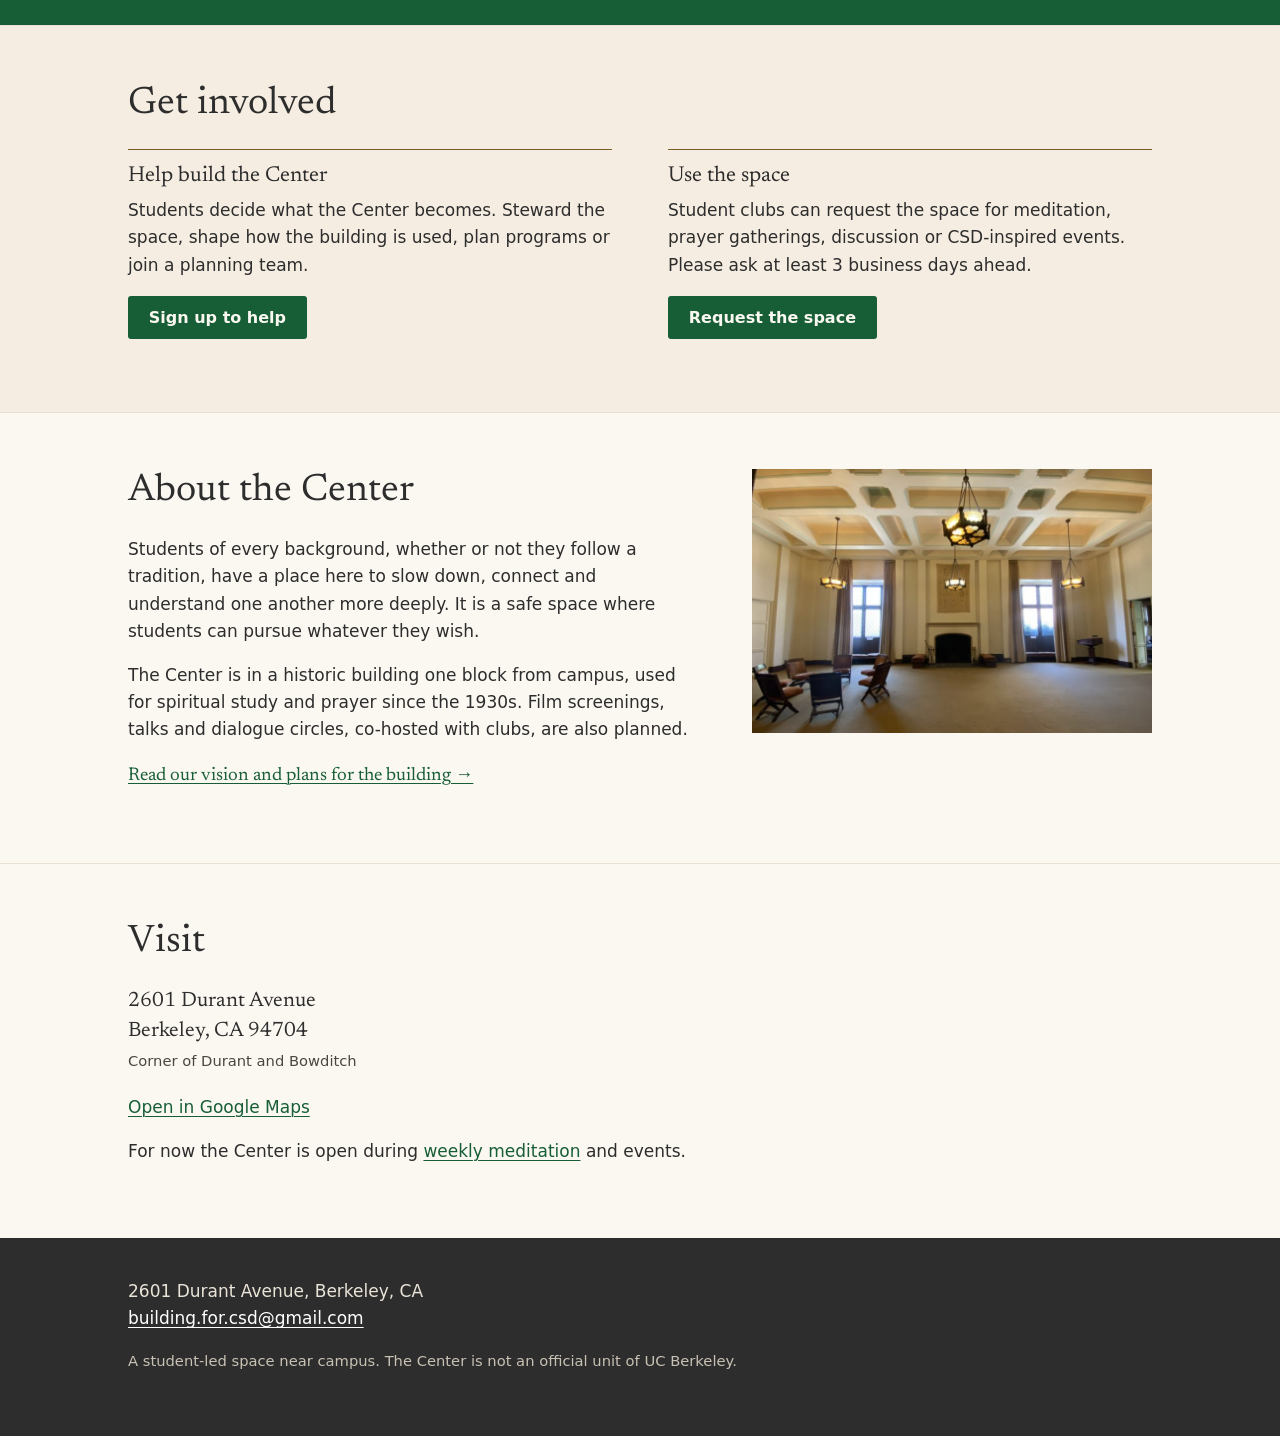
==== commit 0282f741: "Add files via upload" ====
--- a/index.html
+++ b/index.html
@@ -10,17 +10,17 @@
   <meta property="og:type" content="website">
   <meta property="og:url" content="https://building-csd.github.io/">
   <meta property="og:title" content="Center for Spirituality and Dialogue">
-  <meta property="og:description" content="Peace in the Heart, Justice in the World: Gandhi's Unclaimed Legacy. Sunday, November 15, 3:00 to 5:00 PM, 2601 Durant Avenue, Berkeley.">
-  <meta property="og:image" content="https://building-csd.github.io/images/og-peace.jpg">
+  <meta property="og:description" content="Returning to the Sacred: A Reflective Journaling Workshop. Tuesday, December 8, 4:00 to 5:30 PM, 2601 Durant Avenue, Berkeley.">
+  <meta property="og:image" content="https://building-csd.github.io/images/og-sacred.jpg">
   <meta property="og:image:width" content="1200">
   <meta property="og:image:height" content="630">
-  <meta property="og:image:alt" content="Flier for Peace in the Heart, Justice in the World, with a black-and-white portrait of Gandhi on parchment.">
+  <meta property="og:image:alt" content="Flier for Returning to the Sacred, a reflective journaling workshop, in warm gold and copper with a drawing of hands writing in a journal.">
   <meta name="twitter:card" content="summary_large_image">
 
   <link rel="icon" href="favicon.png" type="image/png">
   <link rel="apple-touch-icon" href="apple-touch-icon.png">
   <link rel="preload" href="fonts/newsreader-400-italic.woff2" as="font" type="font/woff2" crossorigin>
-  <link rel="stylesheet" href="styles.css?v=7">
+  <link rel="stylesheet" href="styles.css?v=8">
 </head>
 <body>
 
@@ -66,24 +66,24 @@
     <div class="wrap event-grid">
 
       <figure class="event-flier">
-        <img src="images/peace-flier.jpg" width="760" height="1012"
-             alt="Event flier on parchment with a black-and-white portrait of Gandhi. Text: Peace in the Heart, Justice in the World: Gandhi's Unclaimed Legacy. A conversation with UC Berkeley Professor Emeritus Michael Nagler. Sunday, Nov 15th, 3:00 PM to 5:00 PM. Center for Spirituality and Dialogue, 2601 Durant Ave, Berkeley.">
-        <figcaption><a href="images/peace-flier.pdf" download>Download the flier (PDF)</a></figcaption>
+        <img src="images/sacred-flier.jpg" width="760" height="984"
+             alt="Event flier in warm gold and copper. Text: Center for Spirituality and Dialogue. Returning to the Sacred: A Reflective Journaling Workshop. December 8, 4 to 5:30 pm, 2601 Durant Ave, Berkeley, CA. What does the sacred mean to you? Facilitated by Bini Sebastian, PhD. Illustrations of hands writing in a journal beside lilies and a cup of coffee.">
+        <figcaption><a href="images/sacred-flier.pdf" download>Download the flier (PDF)</a></figcaption>
       </figure>
 
       <div class="event-text">
-        <p class="label">Our first event</p>
-        <h2 id="event-title">Peace in the Heart, Justice in the World: Gandhi&rsquo;s Unclaimed Legacy</h2>
+        <p class="label">Upcoming event</p>
+        <h2 id="event-title">Returning to the Sacred: A Reflective Journaling Workshop</h2>
 
         <p class="when">
-          <time datetime="2026-11-15T15:00">Sunday, November 15</time><br>
-          3:00 to 5:00 PM at the Center
+          <time datetime="2026-12-08T16:00">Tuesday, December 8</time><br>
+          4:00 to 5:30 PM at the Center
         </p>
 
-        <p>Michael Nagler, UC Berkeley professor emeritus and founder of the Metta Center for Nonviolence, will explore what Gandhi&rsquo;s legacy of nonviolence still offers us and how cultivating inner peace can shape our work for justice. The discussion will also acknowledge critical perspectives on Gandhi&rsquo;s life.</p>
-
-        <p><a class="button" href="https://forms.gle/h7tmnypvqAQGYZZw9">RSVP for November 15</a></p>
-        <p class="small">RSVPs are requested but not required.</p>
+        <p class="event-q">What does the sacred mean to you?</p>
+        <p>Through guided journaling, contemplative practices, and optional group discussion, we&rsquo;ll explore what brings us meaning, inspires awe, and grounds us amid the demands of student life.</p>
+        <p>Whether you&rsquo;re connected to a spiritual tradition or simply curious, come as you are and make space to explore what the sacred means to you. No particular belief system is required.</p>
+        <p class="small">Facilitated by Bini Sebastian, PhD</p>
       </div>
 
     </div>
--- a/styles.css
+++ b/styles.css
@@ -222,3 +222,5 @@
 
 /* focus ring on dark green and ink backgrounds */
 .site-header :focus-visible, .intro :focus-visible, .green :focus-visible, .site-footer :focus-visible { outline-color: var(--on-green); }
+
+.event-q { font-family: var(--serif); font-style: italic; font-size: 1.3rem; margin-bottom: 0.5rem; }
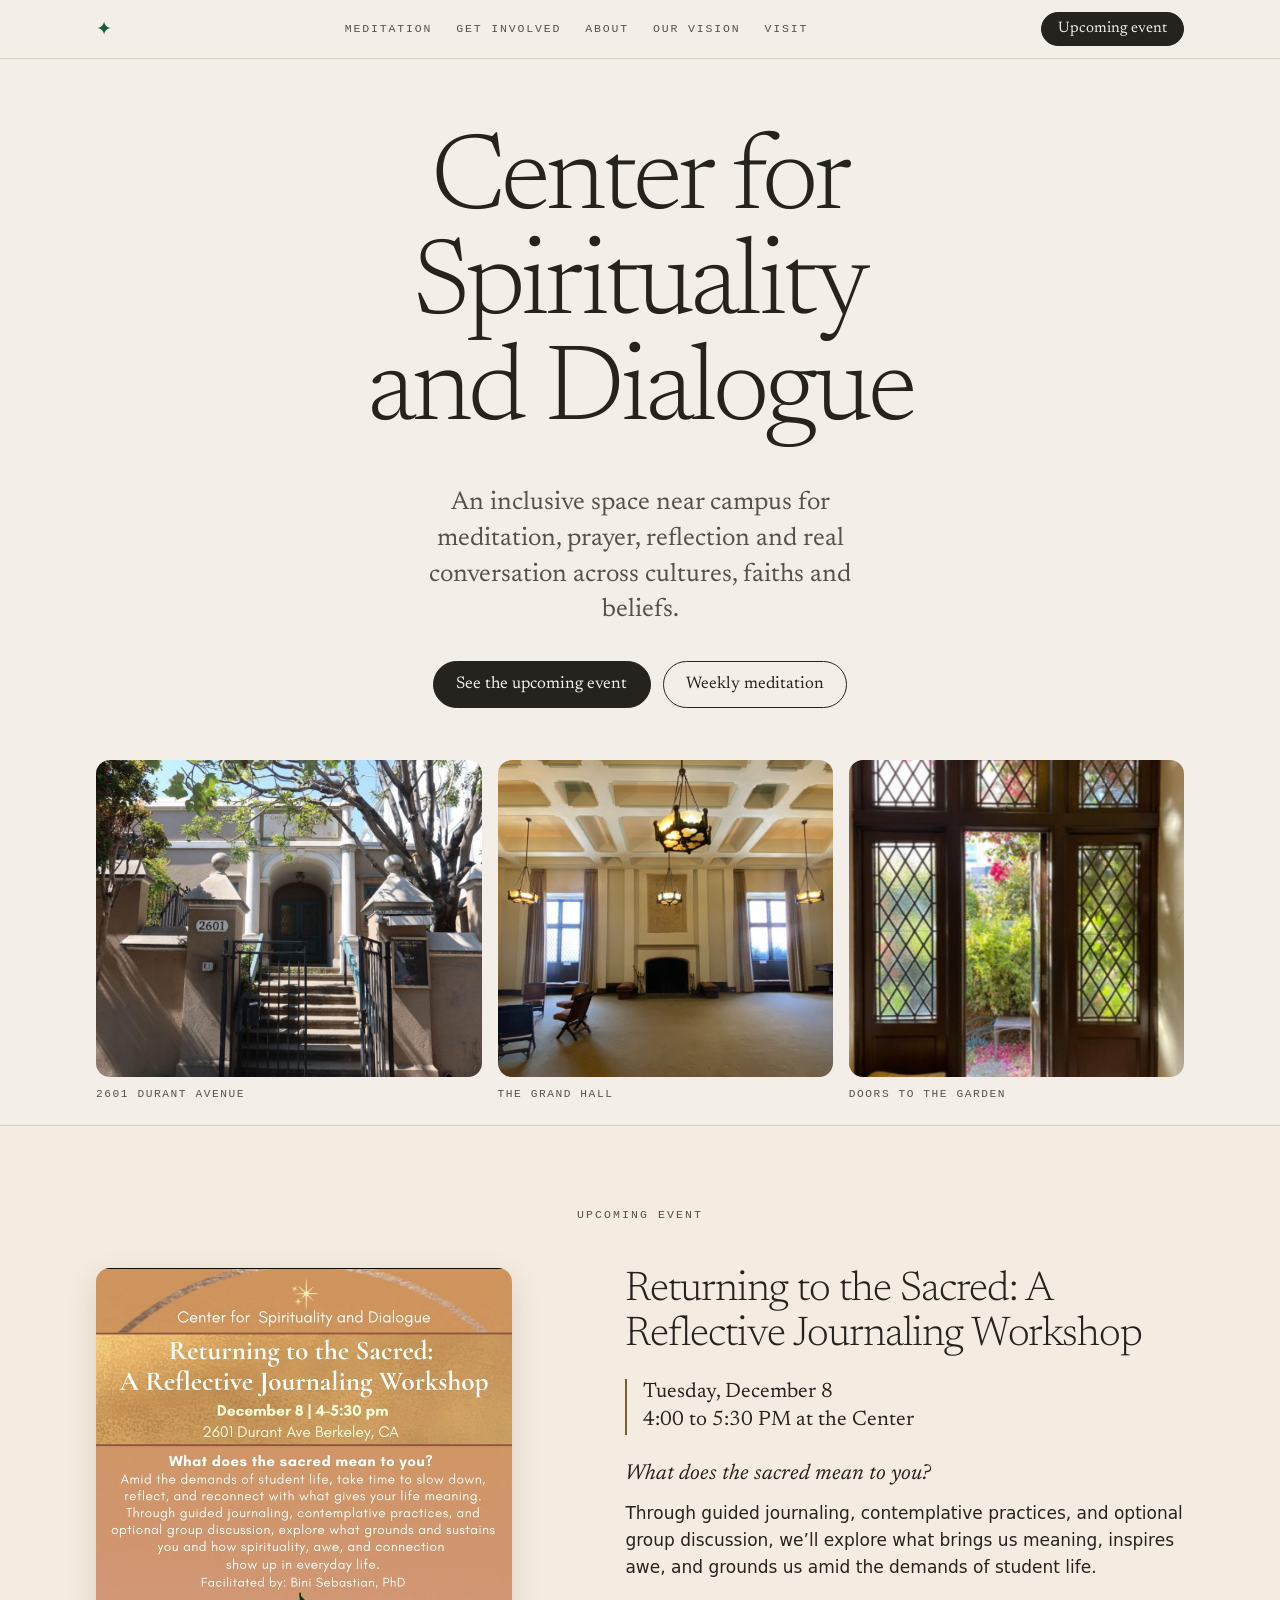
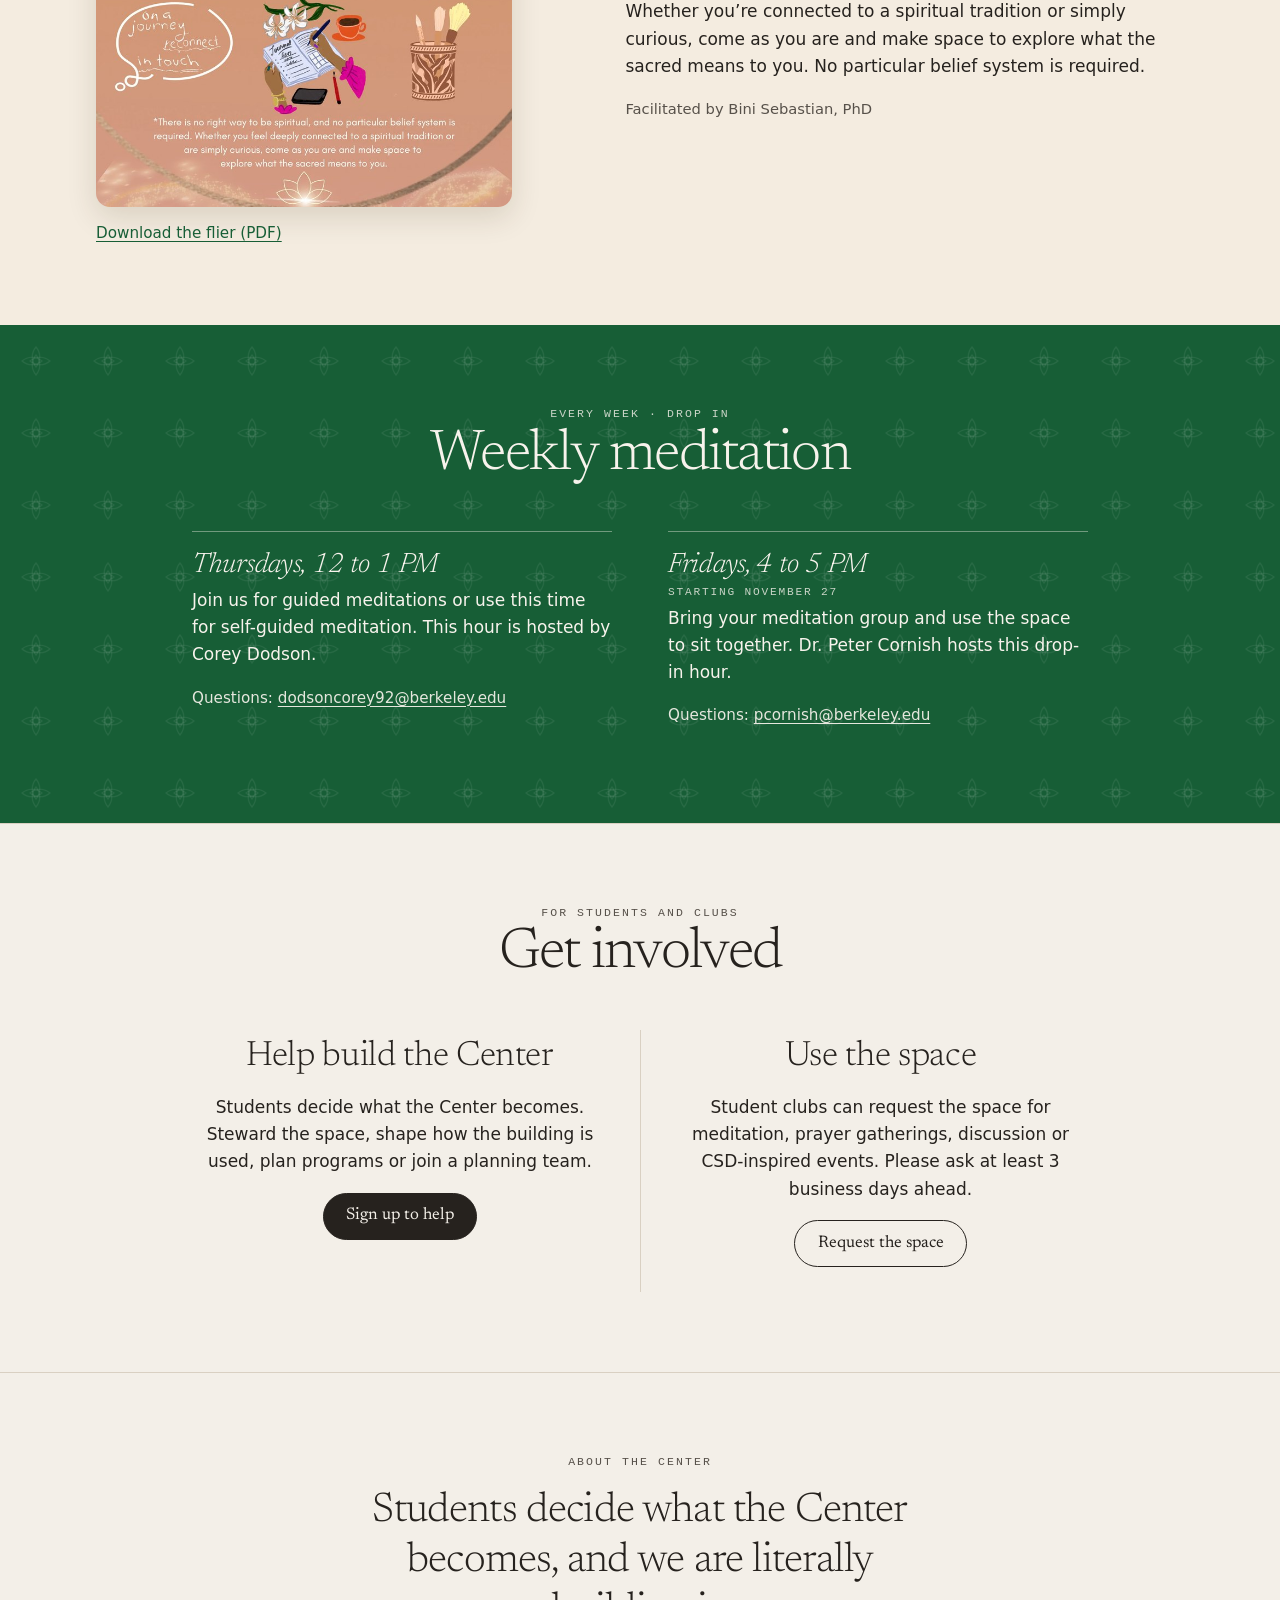
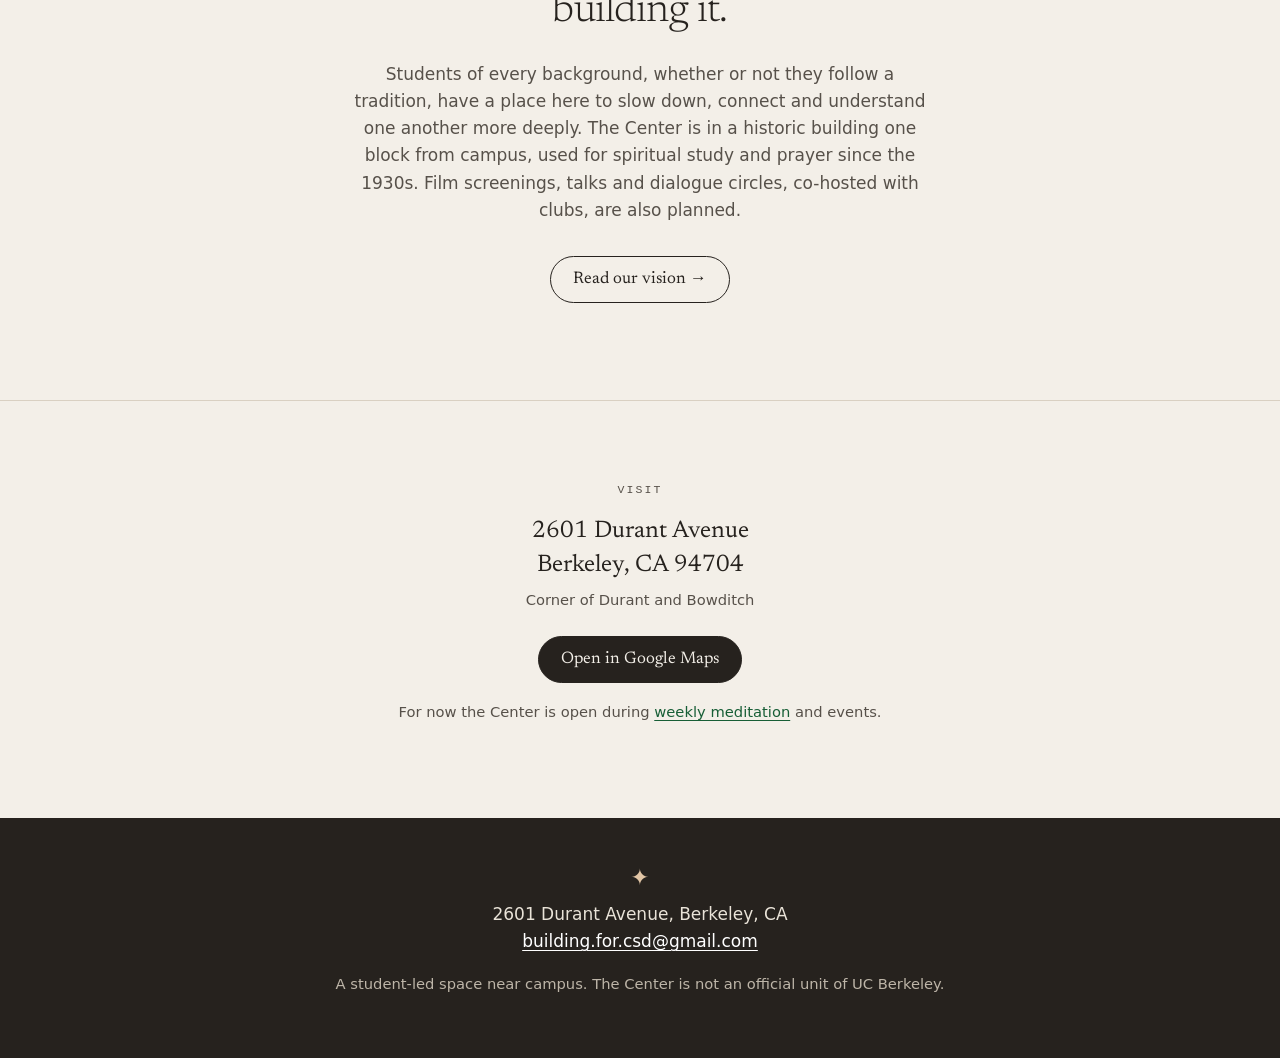
==== commit 0b01d0e5: "Add files via upload" ====
--- a/index.html
+++ b/index.html
@@ -19,15 +19,16 @@
 
   <link rel="icon" href="favicon.png" type="image/png">
   <link rel="apple-touch-icon" href="apple-touch-icon.png">
-  <link rel="preload" href="fonts/newsreader-400-italic.woff2" as="font" type="font/woff2" crossorigin>
-  <link rel="stylesheet" href="styles.css?v=8">
+  <link rel="preload" href="fonts/newsreader-300-normal.woff2" as="font" type="font/woff2" crossorigin>
+  <link rel="stylesheet" href="styles.css?v=9">
 </head>
 <body>
 
 <a class="skip" href="#main">Skip to content</a>
 
-<header class="site-header">
-  <div class="wrap header-inner">
+<header class="bar">
+  <div class="wrap bar-inner">
+    <a class="mark" href="#top" aria-label="Back to top">&#10022;</a>
     <nav aria-label="Sections">
       <ul>
         <li><a href="#meditation">Meditation</a></li>
@@ -37,22 +38,37 @@
         <li><a href="#visit">Visit</a></li>
       </ul>
     </nav>
+    <a class="pill pill-dark pill-small" href="#event">Upcoming event</a>
   </div>
 </header>
 
 <main id="main">
 
   <!-- ===================== INTRO ===================== -->
-  <section class="intro" id="top">
-    <div class="wrap intro-grid">
-      <div>
-        <h1>Center for Spirituality and&nbsp;Dialogue</h1>
-        <p class="lede">An inclusive space near campus for meditation, prayer, reflection and real conversation across cultures, faiths and beliefs.</p>
-      </div>
-      <figure class="intro-photo">
+  <section class="hero" id="top">
+    <div class="wrap">
+      <h1>Center for Spirituality and&nbsp;Dialogue</h1>
+      <p class="hero-lede">An inclusive space near campus for meditation, prayer, reflection and real conversation across cultures, faiths and beliefs.</p>
+      <p class="actions">
+        <a class="pill pill-dark" href="#event">See the upcoming event</a>
+        <a class="pill pill-light" href="#meditation">Weekly meditation</a>
+      </p>
+    </div>
+    <div class="wrap hero-photos">
+      <figure>
         <img src="images/entrance.jpg" width="782" height="516"
              alt="The front steps of 2601 Durant Avenue: a stucco gateway with the house number, an iron gate, and a columned entrance under a leafy tree.">
-        <figcaption>2601 Durant Avenue, one block from campus</figcaption>
+        <figcaption>2601 Durant Avenue</figcaption>
+      </figure>
+      <figure>
+        <img src="images/hall.jpg" width="804" height="530"
+             alt="The grand hall: a coffered ceiling, hanging lanterns, tall leaded windows and a fireplace, with a few wooden chairs gathered in a circle.">
+        <figcaption>The grand hall</figcaption>
+      </figure>
+      <figure>
+        <img src="images/window.jpg" width="403" height="539"
+             alt="Tall leaded-glass doors standing open onto a garden with pink bougainvillea, a worn cushioned stool in the corner.">
+        <figcaption>Doors to the garden</figcaption>
       </figure>
     </div>
   </section>
@@ -60,32 +76,36 @@
   <!-- =====================================================================
        EVENT BLOCK  ·  edit this section to change the featured event.
        To swap the event: change the title, date, time, description,
-       the RSVP link, and the flier image + PDF (put new files in /images).
+       and the flier image + PDF (put new files in /images).
        ===================================================================== -->
-  <section class="event" id="event" aria-labelledby="event-title">
-    <div class="wrap event-grid">
-
-      <figure class="event-flier">
-        <img src="images/sacred-flier.jpg" width="760" height="984"
-             alt="Event flier in warm gold and copper. Text: Center for Spirituality and Dialogue. Returning to the Sacred: A Reflective Journaling Workshop. December 8, 4 to 5:30 pm, 2601 Durant Ave, Berkeley, CA. What does the sacred mean to you? Facilitated by Bini Sebastian, PhD. Illustrations of hands writing in a journal beside lilies and a cup of coffee.">
-        <figcaption><a href="images/sacred-flier.pdf" download>Download the flier (PDF)</a></figcaption>
-      </figure>
-
-      <div class="event-text">
-        <p class="label">Upcoming event</p>
-        <h2 id="event-title">Returning to the Sacred: A Reflective Journaling Workshop</h2>
-
-        <p class="when">
-          <time datetime="2026-12-08T16:00">Tuesday, December 8</time><br>
-          4:00 to 5:30 PM at the Center
-        </p>
-
-        <p class="event-q">What does the sacred mean to you?</p>
-        <p>Through guided journaling, contemplative practices, and optional group discussion, we&rsquo;ll explore what brings us meaning, inspires awe, and grounds us amid the demands of student life.</p>
-        <p>Whether you&rsquo;re connected to a spiritual tradition or simply curious, come as you are and make space to explore what the sacred means to you. No particular belief system is required.</p>
-        <p class="small">Facilitated by Bini Sebastian, PhD</p>
-      </div>
-
+  <section class="section event" id="event" aria-labelledby="event-title">
+    <div class="wrap">
+      <div class="section-head">
+        <p class="micro">Upcoming event</p>
+      </div>
+      <div class="event-grid">
+
+        <figure class="event-flier">
+          <img src="images/sacred-flier.jpg" width="760" height="984"
+               alt="Event flier in warm gold and copper. Text: Center for Spirituality and Dialogue. Returning to the Sacred: A Reflective Journaling Workshop. December 8, 4 to 5:30 pm, 2601 Durant Ave, Berkeley, CA. What does the sacred mean to you? Facilitated by Bini Sebastian, PhD. Illustrations of hands writing in a journal beside lilies and a cup of coffee.">
+          <figcaption><a href="images/sacred-flier.pdf" download>Download the flier (PDF)</a></figcaption>
+        </figure>
+
+        <div class="event-text">
+          <h3 id="event-title">Returning to the Sacred: A Reflective Journaling Workshop</h3>
+
+          <p class="when">
+            <time datetime="2026-12-08T16:00">Tuesday, December 8</time><br>
+            4:00 to 5:30 PM at the Center
+          </p>
+
+          <p class="event-q">What does the sacred mean to you?</p>
+          <p>Through guided journaling, contemplative practices, and optional group discussion, we&rsquo;ll explore what brings us meaning, inspires awe, and grounds us amid the demands of student life.</p>
+          <p>Whether you&rsquo;re connected to a spiritual tradition or simply curious, come as you are and make space to explore what the sacred means to you. No particular belief system is required.</p>
+          <p class="small">Facilitated by Bini Sebastian, PhD</p>
+        </div>
+
+      </div>
     </div>
   </section>
   <!-- ===================== END EVENT BLOCK ===================== -->
@@ -93,40 +113,46 @@
 
   <!-- ===================== WEEKLY MEDITATION ===================== -->
   <section class="section green" id="meditation" aria-labelledby="meditation-title">
-    <div class="wrap prose">
-      <h2 id="meditation-title">Weekly meditation</h2>
+    <div class="wrap">
+      <div class="section-head">
+        <p class="micro">Every week &middot; drop in</p>
+        <h2 id="meditation-title">Weekly meditation</h2>
+      </div>
 
       <div class="slots">
-      <div class="slot">
-        <h3>Thursdays, 12 to 1 PM</h3>
-        <p>Join us for guided meditations or use this time for self-guided meditation. This hour is hosted by Corey Dodson.</p>
-        <p class="contact">Questions: <a href="mailto:dodsoncorey92@berkeley.edu">dodsoncorey92@berkeley.edu</a></p>
-      </div>
-
-      <div class="slot">
-        <h3>Fridays, 4 to 5 PM <span class="note">starting November 27</span></h3>
-        <p>Bring your meditation group and use the space to sit together. Dr. Peter Cornish hosts this drop-in hour.</p>
-        <p class="contact">Questions: <a href="mailto:pcornish@berkeley.edu">pcornish@berkeley.edu</a></p>
-      </div>
+        <div class="slot">
+          <h3>Thursdays, 12 to 1 PM</h3>
+          <p>Join us for guided meditations or use this time for self-guided meditation. This hour is hosted by Corey Dodson.</p>
+          <p class="contact">Questions: <a href="mailto:dodsoncorey92@berkeley.edu">dodsoncorey92@berkeley.edu</a></p>
+        </div>
+
+        <div class="slot">
+          <h3>Fridays, 4 to 5 PM <span class="note">Starting November 27</span></h3>
+          <p>Bring your meditation group and use the space to sit together. Dr. Peter Cornish hosts this drop-in hour.</p>
+          <p class="contact">Questions: <a href="mailto:pcornish@berkeley.edu">pcornish@berkeley.edu</a></p>
+        </div>
       </div>
     </div>
   </section>
 
 
   <!-- ===================== GET INVOLVED ===================== -->
-  <section class="section parchment" id="get-involved" aria-labelledby="involved-title">
-    <div class="wrap">
-      <h2 id="involved-title">Get involved</h2>
-      <div class="involve">
+  <section class="section" id="get-involved" aria-labelledby="involved-title">
+    <div class="wrap">
+      <div class="section-head">
+        <p class="micro">For students and clubs</p>
+        <h2 id="involved-title">Get involved</h2>
+      </div>
+      <div class="split">
         <div>
           <h3>Help build the Center</h3>
           <p>Students decide what the Center becomes. Steward the space, shape how the building is used, plan programs or join a planning team.</p>
-          <p><a class="button" href="https://forms.gle/iDrbCPBEdirE1R6j8">Sign up to help</a></p>
+          <p><a class="pill pill-dark" href="https://forms.gle/iDrbCPBEdirE1R6j8">Sign up to help</a></p>
         </div>
         <div>
           <h3>Use the space</h3>
           <p>Student clubs can request the space for meditation, prayer gatherings, discussion or CSD-inspired events. Please ask at least 3 business days ahead.</p>
-          <p><a class="button" href="https://docs.google.com/forms/d/e/1FAIpQLSe7YsTtprSLQfB3BP--B3pYJUoGFYSM0brjkX2G5zih14-HTg/viewform?usp=dialog">Request the space</a></p>
+          <p><a class="pill pill-light" href="https://docs.google.com/forms/d/e/1FAIpQLSe7YsTtprSLQfB3BP--B3pYJUoGFYSM0brjkX2G5zih14-HTg/viewform?usp=dialog">Request the space</a></p>
         </div>
       </div>
     </div>
@@ -134,34 +160,28 @@
 
 
   <!-- ===================== ABOUT ===================== -->
-  <section class="section" id="about" aria-labelledby="about-title">
-    <div class="wrap two-col">
-      <div class="prose">
-        <h2 id="about-title">About the Center</h2>
-        <p>Students of every background, whether or not they follow a tradition, have a place here to slow down, connect and understand one another more deeply. It is a safe space where students can pursue whatever they wish.</p>
-        <p>The Center is in a historic building one block from campus, used for spiritual study and prayer since the 1930s. Film screenings, talks and dialogue circles, co-hosted with clubs, are also planned.</p>
-        <p><a class="more" href="vision.html">Read our vision and plans for the building &rarr;</a></p>
-      </div>
-      <figure class="photo">
-        <img src="images/hall.jpg" width="804" height="530" loading="lazy"
-             alt="The grand hall: a coffered ceiling, hanging lanterns, tall leaded windows and a fireplace, with a few wooden chairs gathered in a circle.">
-      </figure>
+  <section class="section center" id="about" aria-labelledby="about-title">
+    <div class="wrap">
+      <p class="micro" id="about-title">About the Center</p>
+      <p class="statement">Students decide what the Center becomes, and we are literally building it.</p>
+      <p class="about-text">Students of every background, whether or not they follow a tradition, have a place here to slow down, connect and understand one another more deeply. The Center is in a historic building one block from campus, used for spiritual study and prayer since the 1930s. Film screenings, talks and dialogue circles, co-hosted with clubs, are also planned.</p>
+      <p class="actions center"><a class="pill pill-light" href="vision.html">Read our vision &rarr;</a></p>
     </div>
   </section>
 
 
   <!-- ===================== VISIT ===================== -->
-  <section class="section" id="visit" aria-labelledby="visit-title">
-    <div class="wrap prose">
-      <h2 id="visit-title">Visit</h2>
+  <section class="section center" id="visit" aria-labelledby="visit-title">
+    <div class="wrap">
+      <p class="micro">Visit</p>
+      <h2 id="visit-title" class="visually-hidden">Visit</h2>
       <address>
         2601 Durant Avenue<br>
         Berkeley, CA 94704<br>
         <span class="small">Corner of Durant and Bowditch</span>
       </address>
-      <p><a href="https://www.google.com/maps/place/Center+for+Spirituality+and+Dialogue+%7C+CSD/@37.8683901,-122.2565818,979m/data=!3m1!1e3!4m15!1m8!3m7!1s0x80857c2fa190d5d1:0x5bd534ed75fe6dee!2s2601+Durant+Ave,+Berkeley,+CA+94704!3b1!8m2!3d37.8683901!4d-122.2565818!16s%2Fg%2F11b8zf1wqk!3m5!1s0x80857d32d6e58b9b:0x38f5d8ae71e7ced2!8m2!3d37.8683901!4d-122.2565818!16s%2Fg%2F11_051hhqd">Open in Google Maps</a></p>
-
-      <p>For now the Center is open during <a href="#meditation">weekly meditation</a> and events.</p>
+      <p class="actions center"><a class="pill pill-dark" href="https://www.google.com/maps/place/Center+for+Spirituality+and+Dialogue+%7C+CSD/@37.8683901,-122.2565818,979m/data=!3m1!1e3!4m15!1m8!3m7!1s0x80857c2fa190d5d1:0x5bd534ed75fe6dee!2s2601+Durant+Ave,+Berkeley,+CA+94704!3b1!8m2!3d37.8683901!4d-122.2565818!16s%2Fg%2F11b8zf1wqk!3m5!1s0x80857d32d6e58b9b:0x38f5d8ae71e7ced2!8m2!3d37.8683901!4d-122.2565818!16s%2Fg%2F11_051hhqd">Open in Google Maps</a></p>
+      <p class="small">For now the Center is open during <a href="#meditation">weekly meditation</a> and events.</p>
     </div>
   </section>
 
@@ -169,6 +189,7 @@
 
 <footer class="site-footer">
   <div class="wrap">
+    <span class="mark" aria-hidden="true">&#10022;</span>
     <p>2601 Durant Avenue, Berkeley, CA<br>
        <a href="mailto:building.for.csd@gmail.com">building.for.csd@gmail.com</a></p>
     <p class="small">A student-led space near campus. The Center is not an official unit of UC Berkeley.</p>
--- a/styles.css
+++ b/styles.css
@@ -1,226 +1,223 @@
 /* Center for Spirituality and Dialogue
-   Colors sampled from the fliers:
-   - forest green: Weekly Meditations flier background (#175e36)
-   - parchment:    Peace in the Heart flier paper (#e1c5a5)
-   - ink:          Peace in the Heart flier lettering (#2d2d2d)
-   - brass:        a muted version of the logo's gold rule
+   Colors come from the CSD fliers:
+   - forest green  #175e36  (Weekly Meditations flier)
+   - parchment     #e1c5a5  (Peace in the Heart flier)
+   - ink           #2d2d2d
+   - brass         #7a5e2a  (a muted take on the logo's gold rule)
+   Layout: warm off-white page, large centered serif titles, small spaced
+   uppercase labels, rounded pill buttons and soft rounded photos.
 */
 
+@font-face { font-family: "Newsreader"; font-style: normal; font-weight: 300; font-display: swap; src: url("fonts/newsreader-300-normal.woff2") format("woff2"); }
+@font-face { font-family: "Newsreader"; font-style: italic; font-weight: 300; font-display: swap; src: url("fonts/newsreader-300-italic.woff2") format("woff2"); }
 @font-face { font-family: "Newsreader"; font-style: normal; font-weight: 400; font-display: swap; src: url("fonts/newsreader-400-normal.woff2") format("woff2"); }
 @font-face { font-family: "Newsreader"; font-style: italic; font-weight: 400; font-display: swap; src: url("fonts/newsreader-400-italic.woff2") format("woff2"); }
-@font-face { font-family: "Newsreader"; font-style: normal; font-weight: 600; font-display: swap; src: url("fonts/newsreader-600-normal.woff2") format("woff2"); }
 
 :root {
   --green: #175e36;
   --green-deep: #114a2a;
   --parchment: #e1c5a5;
-  --parchment-light: #f5ede1;
-  --paper: #fbf8f2;
-  --ink: #2d2d2d;
-  --ink-soft: #4a4640;
+  --parchment-light: #f4ece0;
+  --paper: #f3efe8;
+  --paper-2: #ebe5da;
+  --ink: #26221e;
+  --ink-soft: #57514a;
+  --rule: #d9d0c2;
   --brass: #7a5e2a;
-  --on-green: #fbf8f2;
-
-  --serif: "Newsreader", Georgia, "Times New Roman", serif;
+  --on-green: #f7f3ec;
+
+  --serif: "Newsreader", "Iowan Old Style", "Palatino Linotype", Georgia, serif;
   --sans: system-ui, -apple-system, "Segoe UI", Roboto, "Helvetica Neue", Arial, sans-serif;
+  --mono: ui-monospace, "SF Mono", Menlo, Consolas, monospace;
   --measure: 36rem;
+  --radius: 14px;
 }
 
 *, *::before, *::after { box-sizing: border-box; }
-
-html { scroll-behavior: smooth; -webkit-text-size-adjust: 100%; }
+html { scroll-behavior: smooth; -webkit-text-size-adjust: 100%; scroll-padding-top: 4.5rem; }
 @media (prefers-reduced-motion: reduce) { html { scroll-behavior: auto; } }
 
 body {
-  margin: 0;
-  background: var(--paper);
-  color: var(--ink);
-  font-family: var(--sans);
-  font-size: 1.0625rem;
-  line-height: 1.6;
-}
-
+  margin: 0; background: var(--paper); color: var(--ink);
+  font-family: var(--sans); font-size: 1.0625rem; line-height: 1.6;
+}
 img { max-width: 100%; height: auto; display: block; }
 figure { margin: 0; }
-
-h1, h2, h3 {
-  font-family: var(--serif);
-  font-weight: 400;
-  line-height: 1.15;
-  margin: 0 0 0.6em;
-  text-wrap: balance;
-}
-h1 { font-style: italic; font-size: clamp(2.4rem, 7vw, 4.25rem); letter-spacing: -0.01em; }
-h2 { font-size: clamp(1.75rem, 4.2vw, 2.4rem); }
-h3 { font-size: 1.35rem; margin-top: 1.6em; }
 p { margin: 0 0 1em; }
+
+h1, h2, h3 { font-family: var(--serif); font-weight: 300; line-height: 1.1; margin: 0 0 0.5em; text-wrap: balance; letter-spacing: -0.02em; }
+h1 { font-size: clamp(3rem, 9.5vw, 6.75rem); line-height: 0.98; letter-spacing: -0.035em; }
+h2 { font-size: clamp(2.1rem, 5.5vw, 3.6rem); letter-spacing: -0.03em; }
+h3 { font-size: 1.5rem; font-weight: 400; letter-spacing: -0.01em; }
 
 a { color: var(--green); text-decoration-thickness: 1px; text-underline-offset: 0.18em; }
 a:hover { text-decoration-thickness: 2px; }
-
-:focus-visible {
-  outline: 3px solid var(--brass);
-  outline-offset: 3px;
-  border-radius: 2px;
-}
-
-.wrap { width: 100%; max-width: 68rem; margin: 0 auto; padding: 0 1rem; }
+:focus-visible { outline: 3px solid var(--brass); outline-offset: 3px; border-radius: 4px; }
+
+.wrap { width: 100%; max-width: 72rem; margin: 0 auto; padding: 0 1rem; }
 @media (min-width: 40rem) { .wrap { padding: 0 2rem; } }
 
-.skip { position: absolute; left: -999px; top: 0; background: var(--ink); color: #fff; padding: 0.5rem 1rem; z-index: 10; }
+.skip { position: absolute; left: -999px; top: 0; background: var(--ink); color: #fff; padding: 0.5rem 1rem; z-index: 20; }
 .skip:focus { left: 0; }
-
 .small { font-size: 0.92rem; color: var(--ink-soft); }
-
-/* ---------- header ---------- */
-/* The nav sits quietly at the top of the green band, part of the opening. */
-.site-header { background: var(--green); color: var(--on-green); }
-.header-inner { padding-top: 1rem; }
-.site-header nav { border-bottom: 1px solid rgba(251, 248, 242, 0.3); padding-bottom: 0.6rem; }
-.site-header nav ul { list-style: none; margin: 0; padding: 0; display: flex; flex-wrap: wrap; gap: 0.15rem 1.5rem; }
-.site-header nav a { color: var(--on-green); opacity: 0.88; text-decoration: none; font-size: 0.95rem; padding: 0.3rem 0; display: inline-block; border-bottom: 1px solid transparent; }
-.site-header nav a:hover { opacity: 1; border-bottom-color: currentColor; }
-
-/* ---------- intro (green, like the meditation flier) ---------- */
-.intro { background: var(--green); color: var(--on-green); padding: 2.75rem 0 3rem; }
-.intro h1 { max-width: 14ch; margin-bottom: 0.4em; }
-.lede { font-family: var(--serif); font-size: clamp(1.25rem, 2.6vw, 1.55rem); line-height: 1.4; max-width: 34ch; margin: 0; }
-.intro .lede { border-top: 1px solid rgba(251, 248, 242, 0.55); padding-top: 1.1rem; }
-.intro-grid { display: grid; gap: 2rem; }
-.intro-photo img { width: 100%; border: 1px solid rgba(251, 248, 242, 0.35); }
-.intro-photo figcaption { font-size: 0.88rem; opacity: 0.85; margin-top: 0.5rem; }
+.center { text-align: center; }
+
+/* tiny spaced capitals, like a printed program */
+.micro {
+  font-family: var(--mono); font-size: 0.72rem; letter-spacing: 0.18em;
+  text-transform: uppercase; color: var(--ink-soft); margin-bottom: 1rem;
+}
+
+/* ---------- pill buttons ---------- */
+.pill {
+  display: inline-block; border-radius: 999px; padding: 0.8rem 1.4rem;
+  font-family: var(--serif); font-size: 1.05rem; line-height: 1.15;
+  text-decoration: none; border: 1px solid var(--ink);
+}
+.pill-dark { background: var(--ink); color: var(--paper); }
+.pill-dark:hover { background: var(--green); border-color: var(--green); }
+.pill-light { background: transparent; color: var(--ink); }
+.pill-light:hover { background: var(--ink); color: var(--paper); }
+.pill-small { padding: 0.45rem 1rem; font-size: 0.95rem; }
+.actions { display: flex; flex-wrap: wrap; gap: 0.75rem; }
+.center .actions, .actions.center { justify-content: center; }
+
+/* ---------- top bar ---------- */
+.bar { position: relative; z-index: 10; background: var(--paper); border-bottom: 1px solid var(--rule); }
+.bar-inner { display: flex; align-items: center; justify-content: space-between; gap: 1rem; min-height: 3.6rem; }
+.mark { font-size: 1.2rem; color: var(--green); text-decoration: none; line-height: 1; }
+.bar nav ul { list-style: none; margin: 0; padding: 0; display: flex; flex-wrap: wrap; gap: 0.1rem 1.5rem; }
+.bar nav a {
+  font-family: var(--mono); font-size: 0.72rem; letter-spacing: 0.16em; text-transform: uppercase;
+  color: var(--ink-soft); text-decoration: none; padding: 0.4rem 0; display: inline-block;
+}
+.bar nav a:hover { color: var(--ink); }
+@media (min-width: 48rem) { .bar { position: sticky; top: 0; } }
+@media (max-width: 47.99rem) {
+  .bar-inner { flex-wrap: wrap; padding-top: 0.5rem; padding-bottom: 0.5rem; }
+  .bar nav { order: 3; width: 100%; }
+  .bar nav ul { gap: 0 1.1rem; }
+}
+
+/* ---------- hero ---------- */
+.hero { padding: 4.5rem 0 3rem; text-align: center; }
+.hero h1 { max-width: 12ch; margin: 0 auto 0.35em; }
+.hero-lede { font-family: var(--serif); font-size: clamp(1.25rem, 2.6vw, 1.6rem); line-height: 1.4; max-width: 32ch; margin: 0 auto 2rem; color: var(--ink-soft); }
+.hero .actions { justify-content: center; }
+.hero-photos { display: grid; gap: 0.75rem; margin-top: 3.25rem; }
+.hero-photos img { width: 100%; height: 100%; object-fit: cover; border-radius: var(--radius); aspect-ratio: 4 / 3; }
+.hero-photos figcaption { font-family: var(--mono); font-size: 0.7rem; letter-spacing: 0.14em; text-transform: uppercase; color: var(--ink-soft); margin-top: 0.6rem; text-align: left; }
+@media (min-width: 44rem) { .hero-photos { grid-template-columns: 1.15fr 1fr 1fr; gap: 1rem; } }
+@media (max-width: 43.99rem) { .hero-photos figure:not(:first-child) { display: none; } }
+
+/* ---------- sections ---------- */
+.section { padding: 5rem 0; border-top: 1px solid var(--rule); }
+.section-head { text-align: center; margin-bottom: 2.75rem; }
+.section-head h2 { margin-bottom: 0.3em; }
+.section-head p { max-width: 34rem; margin: 0 auto; color: var(--ink-soft); }
+.prose { max-width: var(--measure); }
+
+/* ---------- event ---------- */
+.event { background: var(--parchment-light); }
+.event-grid { display: grid; gap: 2.25rem; align-items: start; }
+.event-flier img { border-radius: var(--radius); box-shadow: 0 10px 30px rgba(60, 40, 10, 0.14); width: 100%; max-width: 26rem; margin: 0 auto; }
+.event-flier figcaption { margin-top: 0.9rem; font-size: 0.95rem; text-align: center; }
+.event-text { max-width: var(--measure); }
+.event-text h3 { font-size: clamp(1.9rem, 4vw, 2.6rem); font-weight: 300; letter-spacing: -0.025em; line-height: 1.08; }
+.when { font-family: var(--serif); font-size: 1.3rem; line-height: 1.35; padding-left: 1rem; border-left: 2px solid var(--brass); margin-bottom: 1.4rem; }
+.event-q { font-family: var(--serif); font-style: italic; font-size: 1.35rem; margin-bottom: 0.5rem; }
 @media (min-width: 52rem) {
-  .intro-grid { grid-template-columns: minmax(0, 6fr) minmax(0, 5fr); gap: 3.5rem; align-items: end; }
-}
-
-/* ---------- event (parchment, like the peace flier) ---------- */
-.event { background: var(--parchment-light); padding: 3rem 0 3.5rem; border-bottom: 1px solid #e4d6c1; }
-.event-grid { display: grid; gap: 2rem; }
-.event-flier img { box-shadow: 0 1px 0 rgba(0,0,0,0.08), 0 6px 18px rgba(60, 40, 10, 0.12); max-width: 26rem; width: 100%; }
-.event-flier figcaption { margin-top: 0.75rem; font-size: 0.95rem; }
-.label {
-  font-family: var(--serif); font-weight: 600; text-transform: uppercase;
-  letter-spacing: 0.16em; font-size: 0.85rem; color: var(--brass); margin-bottom: 0.75rem;
-}
-.event h2 { font-weight: 600; font-size: clamp(1.7rem, 3.8vw, 2.35rem); max-width: 22ch; }
-.when { font-family: var(--serif); font-size: 1.3rem; line-height: 1.35; padding-left: 0.9rem; border-left: 3px solid var(--brass); }
-.event-text { max-width: var(--measure); order: -1; }
-
-@media (min-width: 52rem) {
-  .event-grid { grid-template-columns: minmax(0, 5fr) minmax(0, 7fr); gap: 3.5rem; align-items: start; }
-  .event-text { padding-top: 0.5rem; order: 0; }
-}
-
-/* ---------- buttons ---------- */
-.button {
-  display: inline-block; background: var(--green); color: var(--on-green);
-  text-decoration: none; padding: 0.75rem 1.3rem; border-radius: 3px;
-  font-weight: 600; font-size: 1rem; line-height: 1.2;
-}
-.button:hover { background: var(--green-deep); }
-
-/* ---------- sections ---------- */
-.section { padding: 3.5rem 0; }
-.section + .section { border-top: 1px solid #e9e1d3; }
-.prose { max-width: var(--measure); }
-.wrap.prose { max-width: calc(var(--measure) + 4rem); margin-left: auto; margin-right: auto; }
-@media (min-width: 52rem) { .wrap.prose { max-width: 68rem; } .wrap.prose > * { max-width: var(--measure); } }
-
-.two-col { display: grid; gap: 2.25rem; }
-@media (min-width: 52rem) { .two-col { grid-template-columns: minmax(0, 7fr) minmax(0, 5fr); gap: 4rem; align-items: start; } }
-
-.photo img { width: 100%; }
-
-/* ---------- get involved ---------- */
-.involve { display: grid; gap: 1rem 3.5rem; margin-top: 0.5rem; }
-.involve > div { border-top: 1px solid var(--brass); max-width: var(--measure); }
-.involve h3 { margin-top: 0.9rem; margin-bottom: 0.5rem; }
-@media (min-width: 52rem) { .involve { grid-template-columns: 1fr 1fr; } }
-
-.more { font-family: var(--serif); font-size: 1.15rem; }
-.h3 { font-size: 1.35rem; }
-.pull-h1 { font-size: clamp(2rem, 5vw, 3.3rem); line-height: 1.12; max-width: 22ch; margin: 0; }
-
-.green { background: var(--green); color: var(--on-green); border-top: none !important; }
+  .event-grid { grid-template-columns: minmax(0, 5fr) minmax(0, 6fr); gap: 4rem; }
+  .event-flier img { margin: 0; }
+  .event-flier figcaption { text-align: left; }
+}
+@media (max-width: 51.99rem) { .event-text { order: -1; } }
+
+/* ---------- meditation band (green, with a faint flower pattern) ---------- */
+.green {
+  background-color: var(--green); color: var(--on-green); border-top: none;
+  background-image: url("data:image/svg+xml,%3Csvg xmlns='http://www.w3.org/2000/svg' width='72' height='72' viewBox='0 0 72 72'%3E%3Cg fill='none' stroke='%23ffffff' stroke-opacity='0.07' stroke-width='1.2'%3E%3Cpath d='M36 22c5 6 5 14 0 20-5-6-5-14 0-20z'/%3E%3Cpath d='M36 50c5-6 5-14 0-20-5 6-5 14 0 20z'/%3E%3Cpath d='M22 36c6-5 14-5 20 0-6 5-14 5-20 0z'/%3E%3Cpath d='M50 36c-6-5-14-5-20 0 6 5 14 5 20 0z'/%3E%3C/g%3E%3C/svg%3E");
+}
 .green a { color: var(--on-green); }
-.green .slot { border-top: 1px solid rgba(251, 248, 242, 0.45); padding-top: 0.25rem; margin-top: 1.5rem; }
-.green .slot h3 { font-style: italic; margin-top: 0.75rem; margin-bottom: 0.35rem; }
-.green .contact { font-size: 0.95rem; opacity: 0.92; }
-.slots { display: grid; gap: 0 3rem; }
-@media (min-width: 52rem) { .wrap.prose > .slots { max-width: 52rem; grid-template-columns: 1fr 1fr; } }
-.note { font-style: normal; font-family: var(--sans); font-size: 0.95rem; opacity: 0.9; white-space: nowrap; }
-
-.parchment { background: var(--parchment-light); }
-.label.on-green { color: var(--parchment); }
-
-/* ---------- the building ---------- */
-.building { margin-top: 2.75rem; }
-.building h3 { margin-top: 0; }
-.photo-pair { display: grid; gap: 0.75rem; margin-top: 1.5rem; }
-.photo-pair img { width: 100%; height: 100%; object-fit: cover; }
-@media (min-width: 40rem) { .photo-pair { grid-template-columns: 1fr 1fr; } }
-
-/* ---------- vision ---------- */
-.pull {
-  font-style: italic; color: var(--green);
-  font-size: clamp(2rem, 5vw, 3.3rem); line-height: 1.12;
-  max-width: 22ch; margin-bottom: 2.25rem;
-}
-.lead-in { font-family: var(--serif); font-size: 1.3rem; line-height: 1.45; }
-.vision-grid { display: grid; gap: 2.5rem; }
-@media (min-width: 52rem) { .vision-grid { grid-template-columns: minmax(0, 7fr) minmax(0, 4fr); gap: 4rem; align-items: start; } }
-
-dl.holds { margin: 2rem 0; border-top: 1px solid #e2d8c6; }
-dl.holds dt { font-family: var(--serif); font-weight: 600; font-size: 1.15rem; color: var(--green); padding-top: 0.9rem; }
-dl.holds dd { margin: 0.15rem 0 0; padding-bottom: 0.9rem; border-bottom: 1px solid #e2d8c6; }
+.green .micro, .green .section-head p { color: rgba(247, 243, 236, 0.8); }
+.slots { display: grid; gap: 1rem 3.5rem; max-width: 56rem; margin: 0 auto; }
+@media (min-width: 48rem) { .slots { grid-template-columns: 1fr 1fr; } }
+.slot { border-top: 1px solid rgba(247, 243, 236, 0.4); padding-top: 1.1rem; }
+.slot h3 { font-style: italic; font-weight: 300; font-size: 1.75rem; margin-bottom: 0.4rem; }
+.note { display: block; font-family: var(--mono); font-style: normal; font-size: 0.7rem; letter-spacing: 0.16em; text-transform: uppercase; opacity: 0.8; margin-top: 0.35rem; }
+.contact { font-size: 0.95rem; opacity: 0.92; }
+
+/* ---------- get involved (split with a thin center line) ---------- */
+.split { display: grid; max-width: 60rem; margin: 0 auto; }
+.split > div { padding: 1.5rem 0; text-align: center; }
+.split > div + div { border-top: 1px solid var(--rule); }
+.split h3 { font-size: clamp(1.7rem, 3.2vw, 2.2rem); font-weight: 300; }
+.split p { max-width: 26rem; margin-left: auto; margin-right: auto; }
+@media (min-width: 48rem) {
+  .split { grid-template-columns: 1fr 1fr; }
+  .split > div { padding: 0.5rem 2.5rem; }
+  .split > div + div { border-top: none; border-left: 1px solid var(--rule); }
+}
+
+/* ---------- about ---------- */
+.statement { font-family: var(--serif); font-weight: 300; font-size: clamp(1.7rem, 4vw, 2.6rem); line-height: 1.2; letter-spacing: -0.02em; max-width: 24ch; margin: 0 auto 1.5rem; }
+.about-text { max-width: 36rem; margin: 0 auto 2rem; color: var(--ink-soft); }
+
+/* ---------- visit ---------- */
+address { font-style: normal; font-family: var(--serif); font-size: 1.5rem; line-height: 1.4; margin-bottom: 1.25rem; }
+address .small { font-family: var(--sans); }
+
+/* ---------- footer ---------- */
+.site-footer { background: var(--ink); color: #e9e3d8; padding: 3rem 0; text-align: center; }
+.site-footer a { color: #fff; }
+.site-footer .small { color: #bdb5a8; }
+.site-footer .mark { color: var(--parchment); font-size: 1.4rem; display: inline-block; margin-bottom: 0.75rem; }
+
+/* focus rings on dark backgrounds */
+.green :focus-visible, .site-footer :focus-visible { outline-color: var(--on-green); }
+
+/* ===================== vision page ===================== */
+.page-hero { padding: 4.5rem 0 3.5rem; text-align: center; }
+.pull-h1 { font-style: italic; font-size: clamp(2.3rem, 6vw, 4.4rem); line-height: 1.05; max-width: 20ch; margin: 0 auto; color: var(--green); }
+.lead-in { font-family: var(--serif); font-size: 1.35rem; line-height: 1.45; }
+.vision-grid { display: grid; gap: 3rem; }
+@media (min-width: 52rem) { .vision-grid { grid-template-columns: minmax(0, 7fr) minmax(0, 4fr); gap: 4.5rem; align-items: start; } }
+
+dl.holds { margin: 2rem 0; border-top: 1px solid var(--rule); }
+dl.holds dt { font-family: var(--serif); font-size: 1.25rem; color: var(--green); padding-top: 0.9rem; }
+dl.holds dd { margin: 0.15rem 0 0; padding-bottom: 0.9rem; border-bottom: 1px solid var(--rule); }
 @media (min-width: 40rem) {
   dl.holds { display: grid; grid-template-columns: 13rem 1fr; }
-  dl.holds dt { padding: 0.9rem 1.5rem 0.9rem 0; border-bottom: 1px solid #e2d8c6; }
+  dl.holds dt { padding: 0.9rem 1.5rem 0.9rem 0; border-bottom: 1px solid var(--rule); }
   dl.holds dd { padding-top: 0.95rem; margin: 0; }
 }
-
-.why img { width: 100%; max-width: 22rem; }
-.why h3 { margin-top: 1.25rem; }
+.why img { width: 100%; max-width: 22rem; border-radius: var(--radius); }
+.why h2 { font-size: 1.6rem; margin-top: 1.25rem; }
 .why p { font-size: 0.98rem; color: var(--ink-soft); }
 
-/* ---------- sample week ---------- */
+.photo-pair { display: grid; gap: 1rem; margin-top: 2rem; }
+.photo-pair img { width: 100%; height: 100%; object-fit: cover; border-radius: var(--radius); }
+@media (min-width: 40rem) { .photo-pair { grid-template-columns: 1fr 1fr; } }
+
 .week { background: var(--parchment-light); }
-.days { display: grid; gap: 0 2.5rem; margin-top: 1.5rem; }
+.days { display: grid; gap: 0 2.5rem; }
 @media (min-width: 40rem) { .days { grid-template-columns: repeat(2, minmax(0, 1fr)); } }
 @media (min-width: 60rem) { .days { grid-template-columns: repeat(3, minmax(0, 1fr)); } }
-.day { border-top: 1px solid var(--brass); padding-top: 0.25rem; margin-bottom: 1.5rem; }
-.day h3 { margin: 0.6rem 0 0.75rem; font-size: 1.25rem; }
+.day { border-top: 1px solid var(--brass); padding-top: 0.25rem; margin-bottom: 1.75rem; }
+.day h3 { margin: 0.7rem 0 0.75rem; font-size: 1.45rem; font-weight: 300; }
 .day ul { list-style: none; margin: 0; padding: 0; }
-.day li { margin-bottom: 0.7rem; line-height: 1.45; }
-.day .t { display: block; font-size: 0.82rem; font-weight: 600; letter-spacing: 0.04em; color: var(--brass); }
-.week-note { max-width: var(--measure); margin-top: 0.5rem; }
-
-/* ---------- support ---------- */
-.goals { display: grid; gap: 1.25rem; margin: 2rem 0; max-width: 44rem; }
+.day li { margin-bottom: 0.75rem; line-height: 1.45; }
+.day .t { display: block; font-family: var(--mono); font-size: 0.7rem; letter-spacing: 0.14em; color: var(--brass); }
+
+.goals { display: grid; gap: 1.25rem; margin: 2rem auto; max-width: 44rem; }
 @media (min-width: 40rem) { .goals { grid-template-columns: 1fr 1fr; gap: 2.5rem; } }
-.goal { font-family: var(--serif); font-size: 1.15rem; border-top: 1px solid var(--brass); padding-top: 0.75rem; margin: 0; }
-.goal .amount { display: block; color: var(--green); font-size: clamp(2.4rem, 6vw, 3.4rem); line-height: 1.05; }
-.advisors { margin-top: 3rem; }
-.advisors h3 { margin-top: 0; }
-.advisors ul { list-style: none; margin: 0; padding: 0; display: grid; gap: 0.9rem 3rem; }
+.goal { font-family: var(--serif); font-size: 1.15rem; border-top: 1px solid var(--brass); padding-top: 0.75rem; margin: 0; text-align: center; }
+.goal .amount { display: block; color: var(--green); font-weight: 300; font-size: clamp(2.6rem, 6vw, 3.8rem); line-height: 1.05; letter-spacing: -0.03em; }
+.advisors { margin-top: 3.5rem; }
+.advisors h3 { text-align: center; margin-bottom: 1.5rem; }
+.advisors ul { list-style: none; margin: 0 auto; padding: 0; display: grid; gap: 1rem 3rem; max-width: 60rem; }
 @media (min-width: 52rem) { .advisors ul { grid-template-columns: 1fr 1fr; } }
 .advisors li { font-size: 0.95rem; color: var(--ink-soft); line-height: 1.45; }
-.advisors strong { display: block; font-family: var(--serif); font-weight: 600; font-size: 1.08rem; color: var(--ink); }
-
-ul.plain { padding-left: 1.1rem; margin: 0 0 1.5rem; }
-ul.plain li { margin-bottom: 0.3rem; }
-ul.plain li::marker { color: var(--brass); }
-
-address { font-style: normal; font-family: var(--serif); font-size: 1.3rem; line-height: 1.45; margin-bottom: 1rem; }
-address .small { font-family: var(--sans); }
-
-
-/* ---------- footer ---------- */
-.site-footer { background: var(--ink); color: #eae4d8; padding: 2.5rem 0 3rem; }
-.site-footer a { color: #fff; }
-.site-footer .small { color: #c9c2b4; }
-
-/* focus ring on dark green and ink backgrounds */
-.site-header :focus-visible, .intro :focus-visible, .green :focus-visible, .site-footer :focus-visible { outline-color: var(--on-green); }
-
-.event-q { font-family: var(--serif); font-style: italic; font-size: 1.3rem; margin-bottom: 0.5rem; }
+.advisors strong { display: block; font-family: var(--serif); font-weight: 400; font-size: 1.15rem; color: var(--ink); }
+
+.visually-hidden { position: absolute !important; width: 1px; height: 1px; padding: 0; margin: -1px; overflow: hidden; clip: rect(0 0 0 0); white-space: nowrap; border: 0; }
